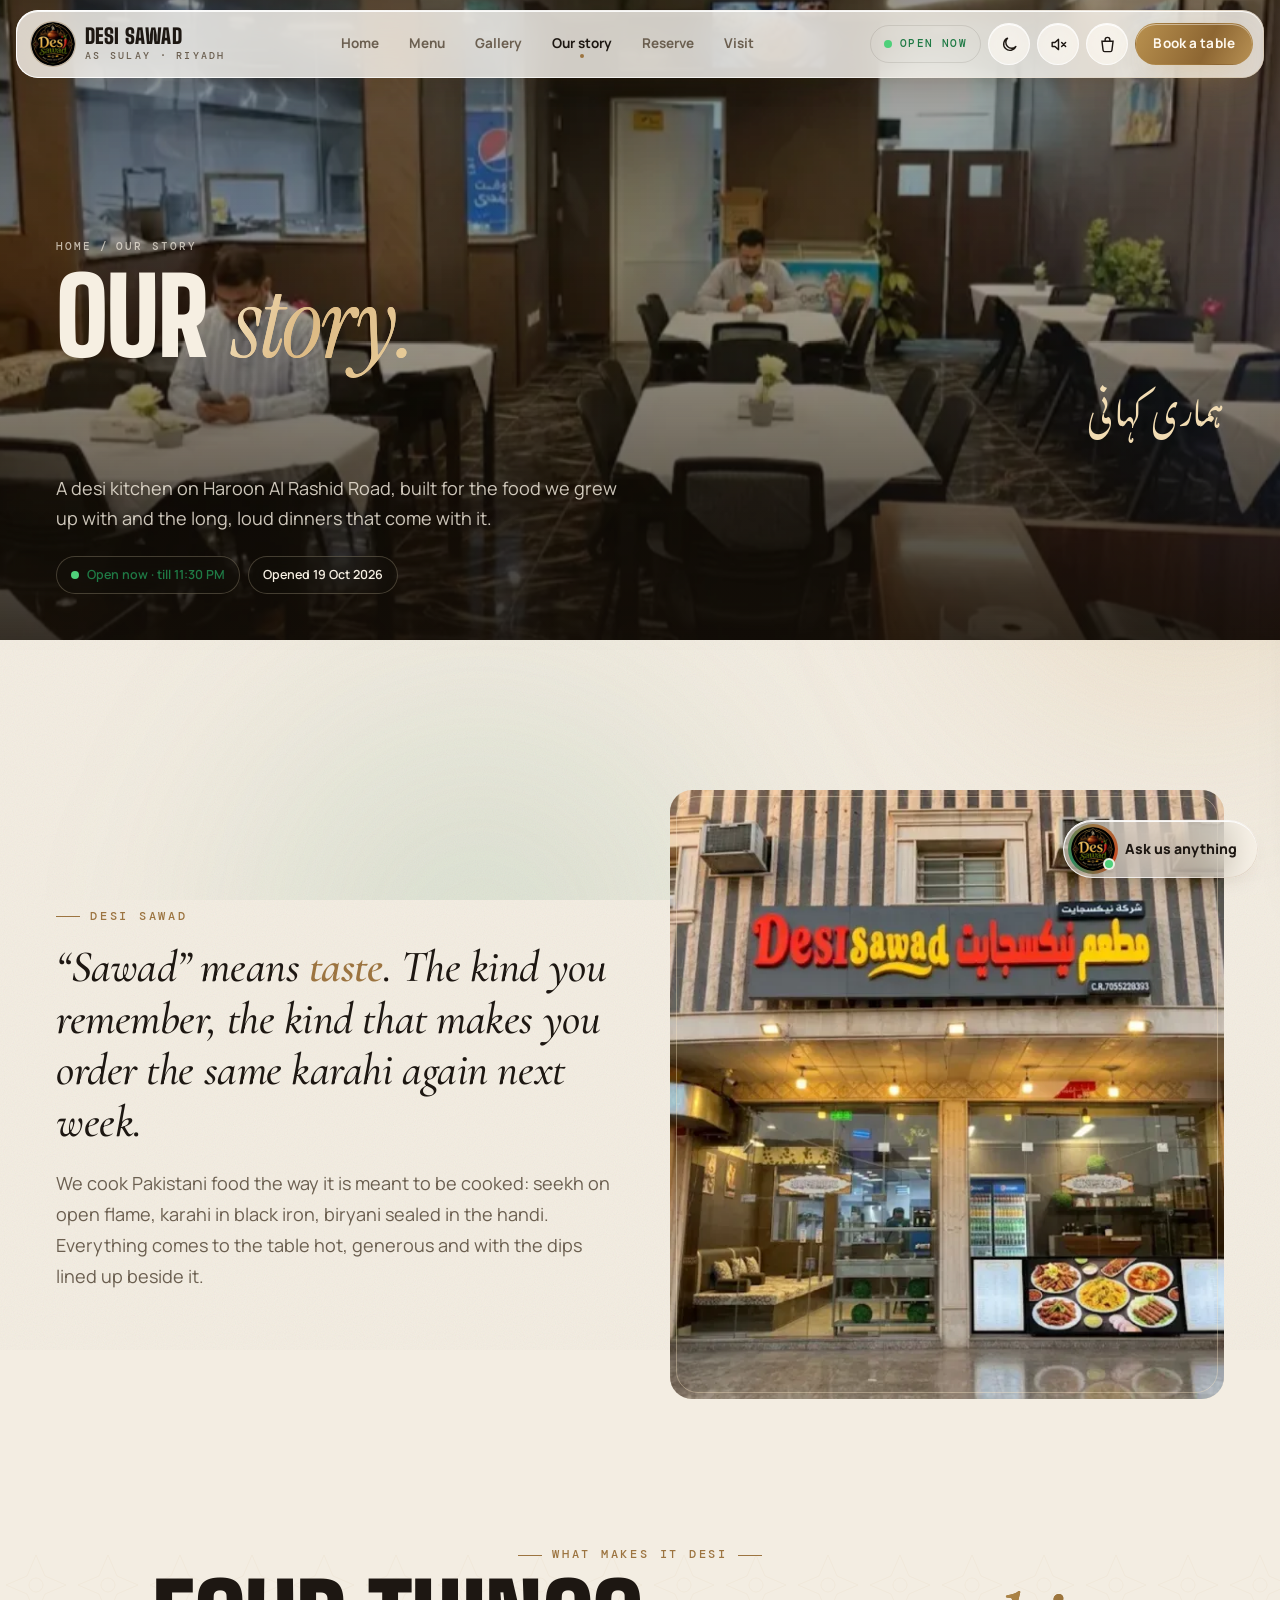
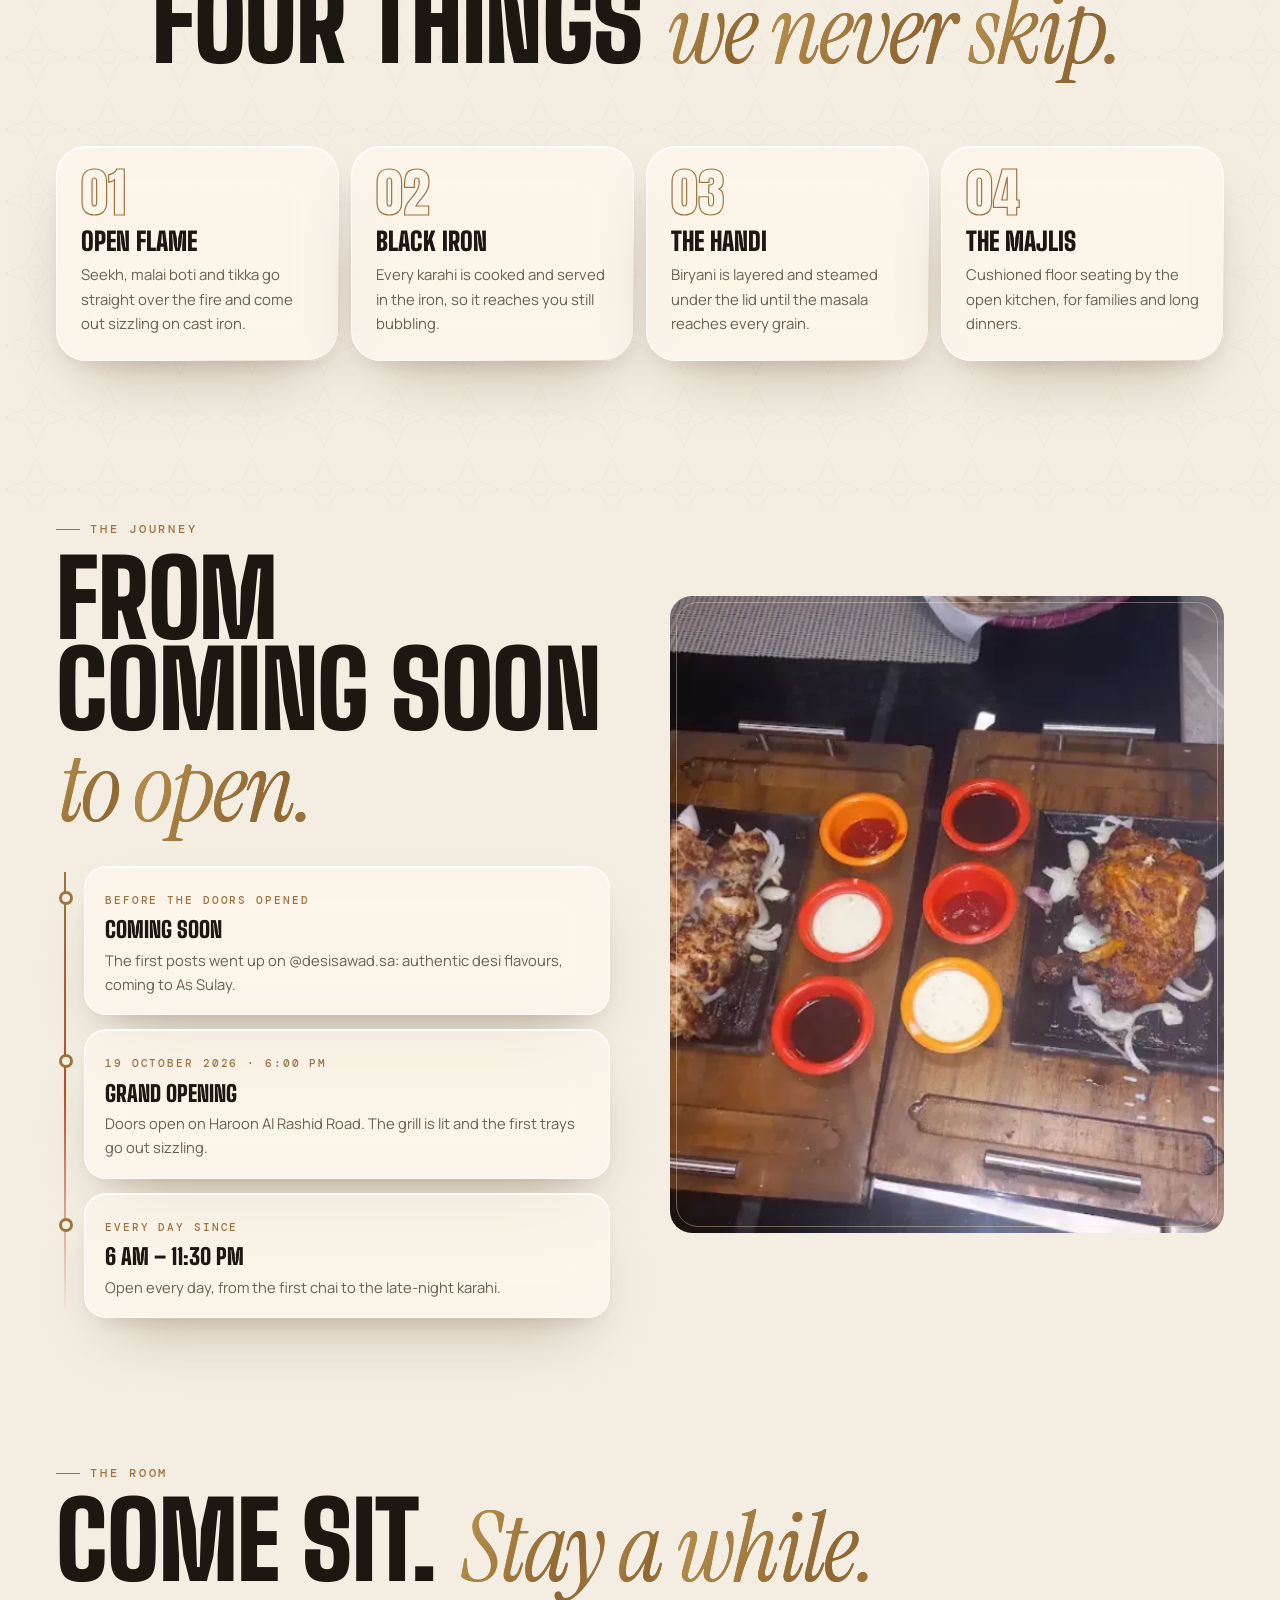
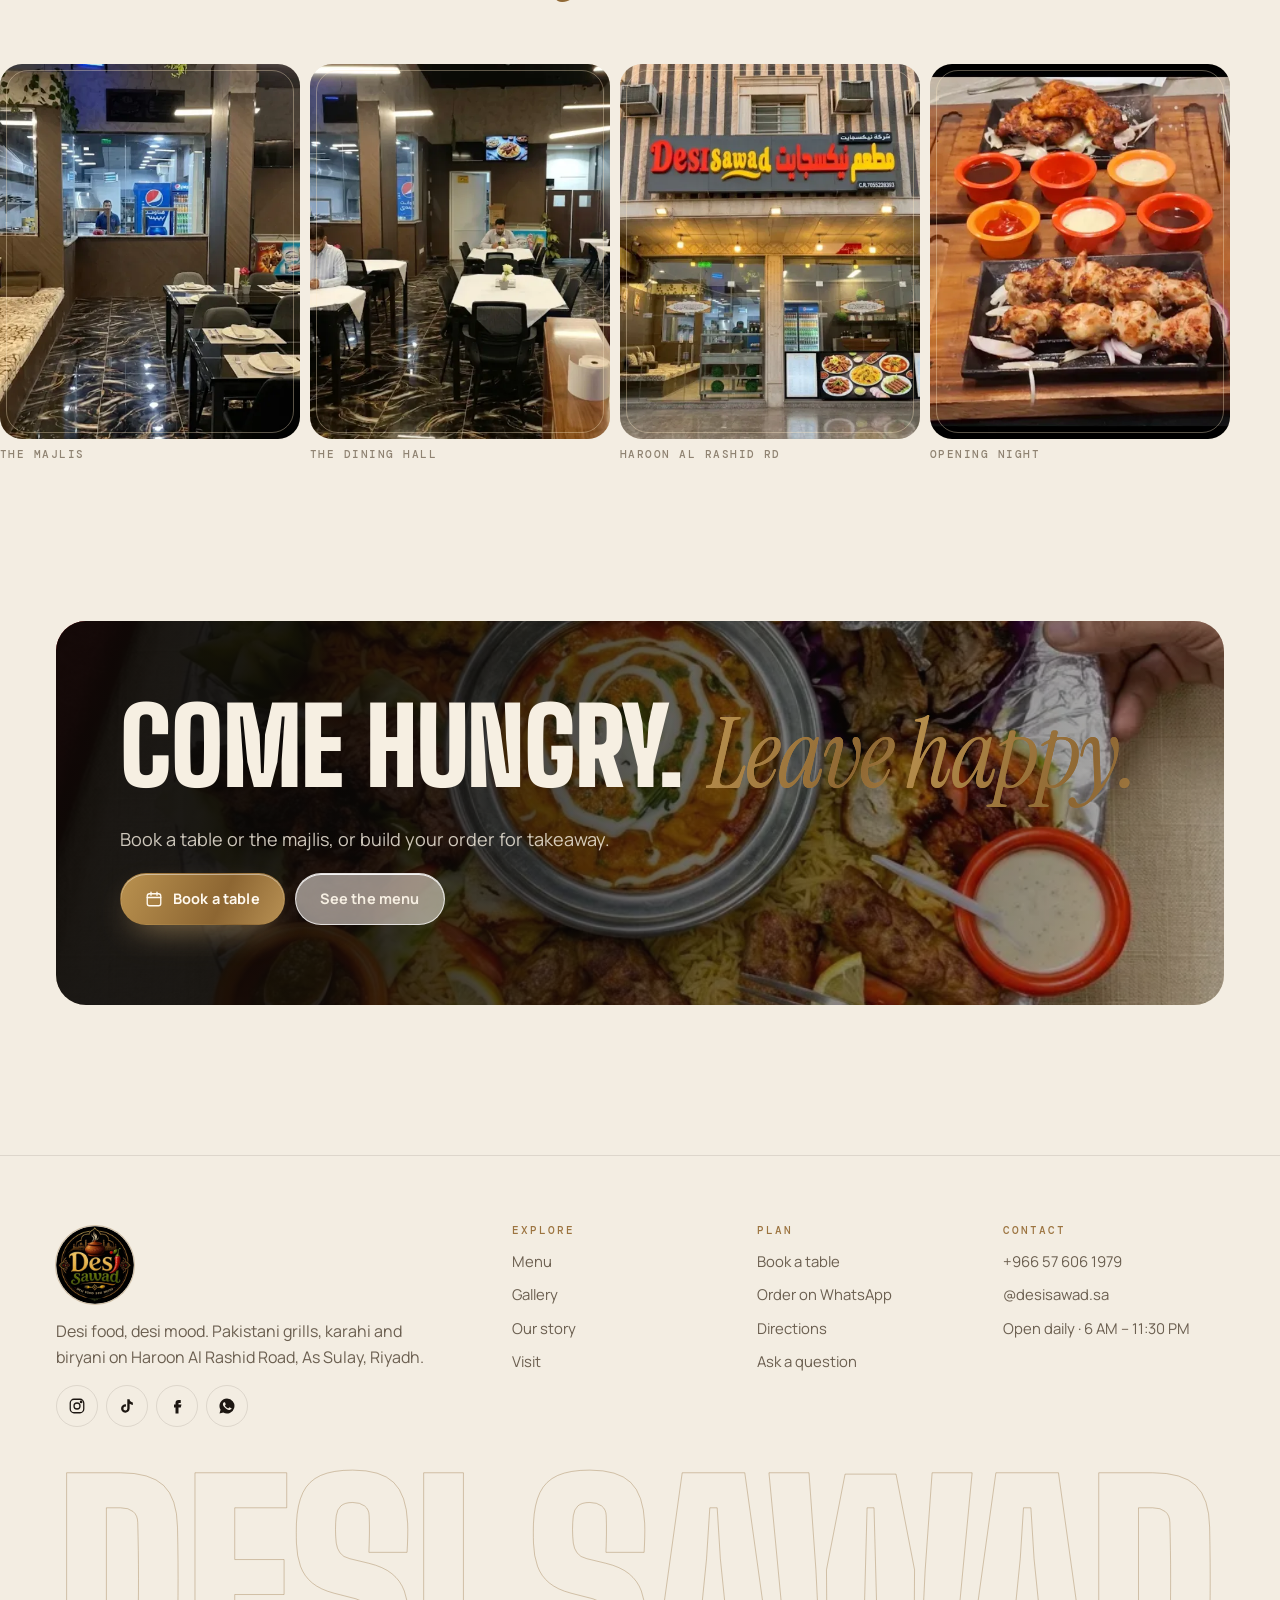
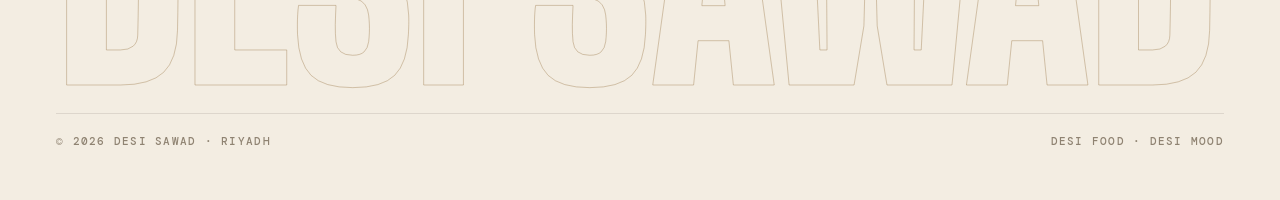
==== about.html @ 98d56522 "Add files via upload" ====
<!doctype html>
<html lang="en" data-theme="dark">
<head>
<meta charset="utf-8">
<meta name="viewport" content="width=device-width,initial-scale=1,viewport-fit=cover">
<title>Our Story — Desi Sawad | Pakistani Restaurant in Riyadh</title>
<meta name="description" content="Desi Sawad opened on 19 October 2026 in As Sulay, Riyadh. Open flame grills, iron karahi, handi biryani and majlis seating.">
<meta name="theme-color" content="#0b0a08">
<meta property="og:type" content="restaurant"><meta property="og:site_name" content="Desi Sawad">
<meta property="og:title" content="Our Story — Desi Sawad | Pakistani Restaurant in Riyadh"><meta property="og:description" content="Desi Sawad opened on 19 October 2026 in As Sulay, Riyadh. Open flame grills, iron karahi, handi biryani and majlis seating."><meta property="og:image" content="og-image.jpg">
<meta name="twitter:card" content="summary_large_image">
<link rel="icon" type="image/png" href="favicon.png"><link rel="apple-touch-icon" href="apple-touch-icon.png"><link rel="manifest" href="manifest.json">
<link rel="preload" href="display-900-normal.woff2" as="font" type="font/woff2" crossorigin>
<link rel="preload" href="sans-500-normal.woff2" as="font" type="font/woff2" crossorigin>
<link rel="stylesheet" href="styles.css">
<script>(function(){var d=document.documentElement;d.classList.add('js');var t;try{t=localStorage.getItem('ds-theme')}catch(e){}if(!t)t=matchMedia('(prefers-color-scheme: light)').matches?'light':'dark';d.setAttribute('data-theme',t);document.querySelector('meta[name=theme-color]').content=t==='light'?'#f3ede2':'#0b0a08';try{if(sessionStorage.getItem('ds-pt'))d.classList.add('pt-on')}catch(e){}if(matchMedia('(prefers-reduced-motion: reduce)').matches)d.classList.remove('ld-on','pt-on')})();</script>
<script type="application/ld+json">{"@context":"https://schema.org","@type":"Restaurant","name":"Desi Sawad","slogan":"Desi Food, Desi Mood","servesCuisine":["Pakistani","Desi","BBQ"],"telephone":"+966576061979","image":"og-image.jpg","address":{"@type":"PostalAddress","streetAddress":"Sharah e Sahafa, Haroon Al Rashid Rd","addressLocality":"As Sulay, Riyadh","postalCode":"14263","addressCountry":"SA"},"openingHours":"Mo-Su 06:00-23:30","sameAs":["https://www.instagram.com/desisawad.sa/","https://www.tiktok.com/@desisawad.sa","https://www.facebook.com/desisawad.sa"]}</script>
</head>
<body data-page="about">
<a class="skip" href="#main">Skip to content</a>
<div class="amb" aria-hidden="true"><i></i><i></i><i></i></div><div class="grain" aria-hidden="true"></div>
<i class="sprog" aria-hidden="true"></i>
<div class="pt" aria-hidden="true"><div class="pt-bg"></div><div class="pt-in"><span class="pt-f"></span><div class="pt-w"></div></div><i class="pt-line"></i></div>
<header class="nav glass glass-edge">
  <a class="brand" href="index.html" aria-label="Desi Sawad home"><img src="logo.webp" alt="" width="44" height="44"><span class="brand-t"><b>Desi Sawad</b><small>As Sulay · Riyadh</small></span></a>
  <nav class="nav-links" aria-label="Main"><a href="index.html">Home</a><a href="menu.html">Menu</a><a href="gallery.html">Gallery</a><a href="about.html" aria-current="page">Our story</a><a href="reserve.html">Reserve</a><a href="contact.html">Visit</a></nav>
  <div class="nav-r">
    <span class="open-pill" data-open data-short><i class="dot"></i><span data-open-txt>Hours</span></span>
    <button class="icon-btn" type="button" data-theme-toggle aria-label="Switch theme"><span class="t-ico"><svg class="sun" viewBox="0 0 24 24" fill="none" stroke="currentColor" stroke-width="1.8" stroke-linecap="round"><circle cx="12" cy="12" r="4.2"/><path d="M12 2.5v2M12 19.5v2M4.6 4.6l1.4 1.4M18 18l1.4 1.4M2.5 12h2M19.5 12h2M4.6 19.4 6 18M18 6l1.4-1.4"/></svg><svg class="moon" viewBox="0 0 24 24" fill="none" stroke="currentColor" stroke-width="1.8" stroke-linejoin="round"><path d="M20 14.5A8 8 0 1 1 9.5 4a6.5 6.5 0 0 0 10.5 10.5Z"/></svg></span></button>
    <button class="icon-btn snd" type="button" data-sound-toggle aria-pressed="false" aria-label="Sound effects"><svg viewBox="0 0 24 24" fill="none" stroke="currentColor" stroke-width="1.8" stroke-linecap="round" stroke-linejoin="round"><path d="M4 9.5h3.5L12 5.5v13l-4.5-4H4z"/><path class="wave" d="M15.5 9a4 4 0 0 1 0 6"/><path class="wave" d="M18 6.5a7.5 7.5 0 0 1 0 11"/><path class="x" d="m16 9.5 5 5M21 9.5l-5 5"/></svg></button>
    <button class="icon-btn" type="button" data-cart aria-label="Your order"><svg viewBox="0 0 24 24" fill="none" stroke="currentColor" stroke-width="1.8" stroke-linecap="round"><path d="M5 8h14l-1.4 11.2a2 2 0 0 1-2 1.8H8.4a2 2 0 0 1-2-1.8L5 8Z"/><path d="M9 8V6a3 3 0 0 1 6 0v2"/></svg><span class="cart-count" data-count>0</span></button>
    <a class="btn btn-gold btn-sm" href="reserve.html">Book a table</a>
    <button class="icon-btn burger" type="button" aria-label="Open menu" aria-expanded="false" aria-controls="msheet"><span></span><span></span></button>
  </div>
</header>
<div class="msheet" id="msheet" aria-hidden="true">
  <nav aria-label="Mobile"><a href="index.html"><small>01</small>Home<span class="u">گھر</span></a><a href="menu.html"><small>02</small>Menu<span class="u">مینو</span></a><a href="gallery.html"><small>03</small>Gallery<span class="u">تصاویر</span></a><a href="about.html" aria-current="page"><small>04</small>Our story<span class="u">کہانی</span></a><a href="reserve.html"><small>05</small>Reserve<span class="u">بکنگ</span></a><a href="contact.html"><small>06</small>Visit<span class="u">پتہ</span></a></nav>
  <div class="ms-foot">
    <div class="ms-row"><a class="btn btn-gold" href="menu.html"><svg viewBox="0 0 24 24" fill="none" stroke="currentColor" stroke-width="1.8" stroke-linecap="round"><path d="M5 8h14l-1.4 11.2a2 2 0 0 1-2 1.8H8.4a2 2 0 0 1-2-1.8L5 8Z"/><path d="M9 8V6a3 3 0 0 1 6 0v2"/></svg>Order now</a><a class="btn" href="tel:+966576061979"><svg viewBox="0 0 24 24" fill="none" stroke="currentColor" stroke-width="1.8"><path d="M5 4h4l2 5-2.5 1.5a11 11 0 0 0 5 5L15 13l5 2v4a2 2 0 0 1-2 2A16 16 0 0 1 3 6a2 2 0 0 1 2-2"/></svg>Call</a></div>
    <div class="ms-meta"><span class="live glass" data-open><i class="dot"></i><span data-open-txt>Hours</span></span><div class="socials"><a href="https://www.instagram.com/desisawad.sa/" target="_blank" rel="noopener" aria-label="Instagram"><svg viewBox="0 0 24 24" fill="none" stroke="currentColor" stroke-width="1.7"><rect x="3" y="3" width="18" height="18" rx="5"/><circle cx="12" cy="12" r="4"/><circle cx="17.5" cy="6.5" r="1" fill="currentColor"/></svg></a><a href="https://www.tiktok.com/@desisawad.sa" target="_blank" rel="noopener" aria-label="TikTok"><svg viewBox="0 0 24 24" fill="currentColor"><path d="M16.6 5.8A4.3 4.3 0 0 1 15.5 3h-3.1v12.4a2.6 2.6 0 1 1-1.8-2.5V9.7a5.7 5.7 0 1 0 4.9 5.7V9.1a7.3 7.3 0 0 0 4.3 1.4V7.4a4.3 4.3 0 0 1-3.2-1.6Z"/></svg></a><a href="https://www.facebook.com/desisawad.sa" target="_blank" rel="noopener" aria-label="Facebook"><svg viewBox="0 0 24 24" fill="currentColor"><path d="M14 8h3V4h-3a4 4 0 0 0-4 4v2H8v4h2v8h4v-8h3l1-4h-4V8.5c0-.3.2-.5.5-.5Z"/></svg></a><a href="https://wa.me/966576061979" target="_blank" rel="noopener" aria-label="WhatsApp"><svg viewBox="0 0 24 24" fill="currentColor"><path d="M12 2a10 10 0 0 0-8.6 15.1L2 22l5-1.3A10 10 0 1 0 12 2Zm5.5 14.1c-.2.6-1.3 1.2-1.8 1.2-.5.1-1 .1-3.3-.8-2.8-1.1-4.5-3.9-4.7-4.1-.1-.2-1.1-1.5-1.1-2.9s.7-2 1-2.3c.2-.3.5-.3.7-.3h.5c.2 0 .4 0 .6.5l.8 2c.1.2.1.4 0 .5l-.4.6-.4.4c-.1.2-.3.3-.1.6.2.3.8 1.3 1.7 2.1 1.2 1 2.1 1.3 2.4 1.5.3.1.5.1.6-.1l.9-1c.2-.3.4-.2.6-.1l1.9.9c.3.1.5.2.5.3.1.2.1.8-.2 1.4Z"/></svg></a></div></div>
  </div>
</div>
<nav class="dock glass glass-edge" aria-label="Quick actions">
  <a href="index.html"><svg viewBox="0 0 24 24" fill="none" stroke="currentColor" stroke-width="1.8" stroke-linejoin="round"><path d="M4 10.5 12 4l8 6.5V20a1 1 0 0 1-1 1h-4.5v-6h-5v6H5a1 1 0 0 1-1-1z"/></svg>Home</a><a href="menu.html"><svg viewBox="0 0 24 24" fill="none" stroke="currentColor" stroke-width="1.8" stroke-linecap="round"><path d="M7 3v8a2 2 0 0 0 4 0V3M9 11v10M17 21V3c-2 1.5-3 4-3 7v4h3"/></svg>Menu</a>
  <button type="button" class="pri" data-cart aria-label="Your order"><svg viewBox="0 0 24 24" fill="none" stroke="currentColor" stroke-width="1.8" stroke-linecap="round"><path d="M5 8h14l-1.4 11.2a2 2 0 0 1-2 1.8H8.4a2 2 0 0 1-2-1.8L5 8Z"/><path d="M9 8V6a3 3 0 0 1 6 0v2"/></svg><span class="cart-count" data-count>0</span></button>
  <a href="reserve.html"><svg viewBox="0 0 24 24" fill="none" stroke="currentColor" stroke-width="1.8" stroke-linecap="round"><rect x="3" y="5" width="18" height="16" rx="3"/><path d="M3 10h18M8 3v4M16 3v4"/></svg>Book</a><button type="button" data-chat><svg viewBox="0 0 24 24" fill="none" stroke="currentColor" stroke-width="1.8" stroke-linejoin="round"><path d="M21 12a8 8 0 0 1-11.8 7L4 20l1.1-4.5A8 8 0 1 1 21 12Z"/><path d="M8.5 12h.01M12 12h.01M15.5 12h.01" stroke-linecap="round" stroke-width="2.6"/></svg>Chat</button>
</nav>
<main id="main">
<section class="phero">
  <div class="bgimg"><img src="interior-hall.webp" alt="" style="object-position:50% 50%"></div>
  <div class="wrap">
    <div class="crumbs" data-rv data-hero><a href="index.html">Home</a><span>/</span><span>Our story</span></div>
    <h1 class="h-lg" data-split data-hero>Our <em>story.</em></h1>
    <p class="urdu" data-rv data-hero style="--d:.25s">ہماری کہانی</p>
    <p class="lede" data-rv data-hero style="--d:.35s">A desi kitchen on Haroon Al Rashid Road, built for the food we grew up with and the long, loud dinners that come with it.</p>
    <div class="phero-chips" data-rv data-hero style="--d:.45s"><span class="chip" data-open><i class="dot"></i><span data-open-txt>Hours</span></span><span class="chip">Opened 19 Oct 2026</span></div>
  </div>
</section>
<section class="sec">
  <div class="wrap split">
    <div>
      <span class="eyebrow" data-rv>Desi Sawad</span>
      <p class="quote" data-rv style="margin-top:18px">“Sawad” means <b>taste</b>. The kind you remember, the kind that makes you order the same karahi again next week.</p>
      <p class="lede" data-rv style="margin-top:20px">We cook Pakistani food the way it is meant to be cooked: seekh on open flame, karahi in black iron, biryani sealed in the handi. Everything comes to the table hot, generous and with the dips lined up beside it.</p>
    </div>
    <div class="ph" data-rv="scale" style="aspect-ratio:4/4.4"><img src="storefront.webp" alt="Desi Sawad storefront" loading="lazy"></div>
  </div>
</section>
<section class="sec jali" style="padding-top:0">
  <div class="wrap">
    <div class="sec-head center"><span class="eyebrow center" data-rv>What makes it desi</span><h2 class="h-lg" data-split>Four things <em>we never skip.</em></h2></div>
    <div class="values">
      <div class="val glass glass-edge" data-rv><div class="n">01</div><h3>Open flame</h3><p>Seekh, malai boti and tikka go straight over the fire and come out sizzling on cast iron.</p></div>
      <div class="val glass glass-edge" data-rv style="--d:.06s"><div class="n">02</div><h3>Black iron</h3><p>Every karahi is cooked and served in the iron, so it reaches you still bubbling.</p></div>
      <div class="val glass glass-edge" data-rv style="--d:.12s"><div class="n">03</div><h3>The handi</h3><p>Biryani is layered and steamed under the lid until the masala reaches every grain.</p></div>
      <div class="val glass glass-edge" data-rv style="--d:.18s"><div class="n">04</div><h3>The majlis</h3><p>Cushioned floor seating by the open kitchen, for families and long dinners.</p></div>
    </div>
  </div>
</section>
<section class="sec" style="padding-top:0">
  <div class="wrap split">
    <div>
      <span class="eyebrow" data-rv>The journey</span>
      <h2 class="h-lg" data-split style="margin:16px 0 26px">From coming soon <em>to open.</em></h2>
      <div class="timeline">
        <div class="tl glass" data-rv><small>Before the doors opened</small><h3>Coming soon</h3><p>The first posts went up on @desisawad.sa: authentic desi flavours, coming to As Sulay.</p></div>
        <div class="tl glass" data-rv><small>19 October 2026 · 6:00 PM</small><h3>Grand opening</h3><p>Doors open on Haroon Al Rashid Road. The grill is lit and the first trays go out sizzling.</p></div>
        <div class="tl glass" data-rv><small>Every day since</small><h3>6 AM – 11:30 PM</h3><p>Open every day, from the first chai to the late-night karahi.</p></div>
      </div>
    </div>
    <div class="ph" data-rv="scale" style="aspect-ratio:4/4.6"><img src="sizzler-pair.webp" alt="Opening night trays" loading="lazy"></div>
  </div>
</section>
<section class="sec" style="padding-top:0">
  <div class="wrap">
    <div class="sec-head"><span class="eyebrow" data-rv>The room</span><h2 class="h-lg" data-split>Come sit. <em>Stay a while.</em></h2></div>
    <div class="rail" data-rv>
      <figure><div class="ph"><img src="interior-majlis.webp" alt="Majlis seating" loading="lazy"></div><span class="cap">The majlis</span></figure>
      <figure><div class="ph"><img src="interior-hall.webp" alt="Dining hall" loading="lazy"></div><span class="cap">The dining hall</span></figure>
      <figure><div class="ph"><img src="storefront.webp" alt="Storefront" loading="lazy"></div><span class="cap">Haroon Al Rashid Rd</span></figure>
      <figure><div class="ph"><img src="sizzler-table.webp" alt="Sizzler trays" loading="lazy"></div><span class="cap">Opening night</span></figure>
    </div>
  </div>
</section>
<section class="sec" style="padding-top:0"><div class="wrap"><div class="cta" data-rv="scale">
  <div class="bgimg"><img src="platter.webp" alt="" loading="lazy"></div>
  <h2 class="h-lg" data-split>Come hungry. <em>Leave happy.</em></h2><p class="lede">Book a table or the majlis, or build your order for takeaway.</p><div class="cta-row"><a class="btn btn-gold" href="reserve.html"><svg viewBox="0 0 24 24" fill="none" stroke="currentColor" stroke-width="1.8" stroke-linecap="round"><rect x="3" y="5" width="18" height="16" rx="3"/><path d="M3 10h18M8 3v4M16 3v4"/></svg>Book a table</a><a class="btn" href="menu.html">See the menu</a></div>
</div></div></section>
</main>
<footer class="foot">
  <div class="wrap">
    <div class="foot-g">
      <div class="foot-brand"><img src="logo.webp" alt="Desi Sawad" loading="lazy" width="78" height="78"><p>Desi food, desi mood. Pakistani grills, karahi and biryani on Haroon Al Rashid Road, As Sulay, Riyadh.</p><div class="socials"><a href="https://www.instagram.com/desisawad.sa/" target="_blank" rel="noopener" aria-label="Instagram"><svg viewBox="0 0 24 24" fill="none" stroke="currentColor" stroke-width="1.7"><rect x="3" y="3" width="18" height="18" rx="5"/><circle cx="12" cy="12" r="4"/><circle cx="17.5" cy="6.5" r="1" fill="currentColor"/></svg></a><a href="https://www.tiktok.com/@desisawad.sa" target="_blank" rel="noopener" aria-label="TikTok"><svg viewBox="0 0 24 24" fill="currentColor"><path d="M16.6 5.8A4.3 4.3 0 0 1 15.5 3h-3.1v12.4a2.6 2.6 0 1 1-1.8-2.5V9.7a5.7 5.7 0 1 0 4.9 5.7V9.1a7.3 7.3 0 0 0 4.3 1.4V7.4a4.3 4.3 0 0 1-3.2-1.6Z"/></svg></a><a href="https://www.facebook.com/desisawad.sa" target="_blank" rel="noopener" aria-label="Facebook"><svg viewBox="0 0 24 24" fill="currentColor"><path d="M14 8h3V4h-3a4 4 0 0 0-4 4v2H8v4h2v8h4v-8h3l1-4h-4V8.5c0-.3.2-.5.5-.5Z"/></svg></a><a href="https://wa.me/966576061979" target="_blank" rel="noopener" aria-label="WhatsApp"><svg viewBox="0 0 24 24" fill="currentColor"><path d="M12 2a10 10 0 0 0-8.6 15.1L2 22l5-1.3A10 10 0 1 0 12 2Zm5.5 14.1c-.2.6-1.3 1.2-1.8 1.2-.5.1-1 .1-3.3-.8-2.8-1.1-4.5-3.9-4.7-4.1-.1-.2-1.1-1.5-1.1-2.9s.7-2 1-2.3c.2-.3.5-.3.7-.3h.5c.2 0 .4 0 .6.5l.8 2c.1.2.1.4 0 .5l-.4.6-.4.4c-.1.2-.3.3-.1.6.2.3.8 1.3 1.7 2.1 1.2 1 2.1 1.3 2.4 1.5.3.1.5.1.6-.1l.9-1c.2-.3.4-.2.6-.1l1.9.9c.3.1.5.2.5.3.1.2.1.8-.2 1.4Z"/></svg></a></div></div>
      <div class="foot-cols">
        <div><h4>Explore</h4><ul><li><a href="menu.html">Menu</a></li><li><a href="gallery.html">Gallery</a></li><li><a href="about.html">Our story</a></li><li><a href="contact.html">Visit</a></li></ul></div>
        <div><h4>Plan</h4><ul><li><a href="reserve.html">Book a table</a></li><li><a href="menu.html">Order on WhatsApp</a></li><li><a href="https://www.google.com/maps/search/?api=1&query=Desi+Sawad+Restaurant+Haroon+Al+Rashid+Rd+As+Sulay+Riyadh" target="_blank" rel="noopener">Directions</a></li><li><button type="button" data-chat>Ask a question</button></li></ul></div>
        <div><h4>Contact</h4><ul><li><a href="tel:+966576061979">+966 57 606 1979</a></li><li><a href="https://www.instagram.com/desisawad.sa/" target="_blank" rel="noopener">@desisawad.sa</a></li><li>Open daily · 6 AM – 11:30 PM</li></ul></div>
      </div>
    </div>
    <div class="foot-mark" aria-hidden="true"><span class="fm-o">Desi Sawad</span><span class="fm-f">Desi Sawad</span></div>
    <div class="foot-meta"><span>© <span data-year>2026</span> Desi Sawad · Riyadh</span><span>Desi food · Desi mood</span></div>
  </div>
</footer>
<div class="scrim"></div>
<aside class="drawer" id="cart" aria-label="Your order" aria-hidden="true">
  <i class="grab"></i>
  <div class="dr-h"><div><b>Your order</b><small id="cartSub">Nothing yet</small></div><button class="icon-btn" type="button" data-close-cart aria-label="Close"><svg viewBox="0 0 24 24" fill="none" stroke="currentColor" stroke-width="2" stroke-linecap="round"><path d="M6 6l12 12M18 6 6 18"/></svg></button></div>
  <div class="dr-b"><div id="cartItems"></div>
    <form class="order-form" id="orderForm" novalidate hidden>
      <div class="field"><span class="flabel">How do you want it?</span><div class="seg"><label><input type="radio" name="otype" value="Takeaway" checked><span>Takeaway</span></label><label><input type="radio" name="otype" value="Delivery"><span>Delivery</span></label><label><input type="radio" name="otype" value="Dine-in"><span>Dine-in</span></label></div></div>
      <div class="f2"><div class="field"><label for="oName">Name</label><input class="inp" id="oName" name="name" autocomplete="name" placeholder="Your name"></div>
      <div class="field"><label for="oPhone">Phone</label><input class="inp" id="oPhone" name="phone" type="tel" autocomplete="tel" placeholder="05X XXX XXXX"></div></div>
      <div class="field" id="addrF" hidden><label for="oAddr">Delivery address</label><input class="inp" id="oAddr" name="addr" autocomplete="street-address" placeholder="District, street, building"></div>
      <div class="field"><label for="oNote">Notes</label><input class="inp" id="oNote" name="note" placeholder="Spice level, extra dips…"></div>
    </form>
  </div>
  <div class="dr-f" id="cartFoot" hidden>
    <button class="btn btn-wa btn-block" type="submit" form="orderForm"><svg viewBox="0 0 24 24" fill="currentColor"><path d="M12 2a10 10 0 0 0-8.6 15.1L2 22l5-1.3A10 10 0 1 0 12 2Zm5.5 14.1c-.2.6-1.3 1.2-1.8 1.2-.5.1-1 .1-3.3-.8-2.8-1.1-4.5-3.9-4.7-4.1-.1-.2-1.1-1.5-1.1-2.9s.7-2 1-2.3c.2-.3.5-.3.7-.3h.5c.2 0 .4 0 .6.5l.8 2c.1.2.1.4 0 .5l-.4.6-.4.4c-.1.2-.3.3-.1.6.2.3.8 1.3 1.7 2.1 1.2 1 2.1 1.3 2.4 1.5.3.1.5.1.6-.1l.9-1c.2-.3.4-.2.6-.1l1.9.9c.3.1.5.2.5.3.1.2.1.8-.2 1.4Z"/></svg>Send order on WhatsApp</button>
    <p class="fine">We reply with today’s prices and your total before we cook.</p>
  </div>
</aside>
<button class="chat-fab glass glass-edge" type="button" data-chat aria-label="Chat with Desi Sawad"><span class="av"><img src="logo.webp" alt=""></span>Ask us anything</button>
<section class="chat" id="chat" aria-label="Desi Sawad concierge" aria-hidden="true">
  <div class="chat-h"><span class="av"><img src="logo.webp" alt=""></span><div class="who"><b>Desi Sawad</b><small>Concierge · replies instantly</small></div>
    <div class="acts"><button class="icon-btn" type="button" data-reset-chat aria-label="Start over"><svg viewBox="0 0 24 24" fill="none" stroke="currentColor" stroke-width="1.8" stroke-linecap="round" stroke-linejoin="round"><path d="M3 12a9 9 0 1 0 3-6.7L3 8"/><path d="M3 3v5h5"/></svg></button><button class="icon-btn" type="button" data-close-chat aria-label="Close chat"><svg viewBox="0 0 24 24" fill="none" stroke="currentColor" stroke-width="2" stroke-linecap="round"><path d="M6 6l12 12M18 6 6 18"/></svg></button></div></div>
  <div class="chat-b" id="chatB" aria-live="polite"></div>
  <div class="chips" id="chips"><button type="button">Timings</button><button type="button">Menu</button><button type="button">Book a table</button><button type="button">Delivery</button><button type="button">Location</button><button type="button">Majlis seating</button><button type="button">Prices</button></div>
  <form class="chat-f" id="chatF"><div class="in"><input id="chatI" placeholder="Ask in English or Roman Urdu…" autocomplete="off" aria-label="Your message"><button type="submit" aria-label="Send"><svg viewBox="0 0 24 24" fill="none" stroke="currentColor" stroke-width="2.2" stroke-linecap="round" stroke-linejoin="round"><path d="M5 12h14M13 6l6 6-6 6"/></svg></button></div></form>
</section>
<div class="lb" id="lb" aria-hidden="true" role="dialog" aria-label="Photo viewer">
  <div class="lb-top"><span class="mono" id="lbN">01 / 16</span><button class="icon-btn" type="button" data-close-lb aria-label="Close"><svg viewBox="0 0 24 24" fill="none" stroke="currentColor" stroke-width="2" stroke-linecap="round"><path d="M6 6l12 12M18 6 6 18"/></svg></button></div>
  <div class="lb-stage"><button class="icon-btn lb-nav lb-prev" type="button" aria-label="Previous"><svg viewBox="0 0 24 24" fill="none" stroke="currentColor" stroke-width="2" stroke-linecap="round" stroke-linejoin="round"><path d="M19 12H5M11 6l-6 6 6 6"/></svg></button><img src="logo.webp" alt=""><button class="icon-btn lb-nav lb-next" type="button" aria-label="Next"><svg viewBox="0 0 24 24" fill="none" stroke="currentColor" stroke-width="2" stroke-linecap="round" stroke-linejoin="round"><path d="M5 12h14M13 6l6 6-6 6"/></svg></button></div>
  <div><div class="lb-thumbs"></div><div class="lb-cap"><b></b><span></span></div></div>
</div>
<div class="toast glass" id="toast" role="status"></div>
<script src="lenis.min.js"></script>
<script src="data.js"></script>
<script src="app.js"></script>
</body>
</html>
---- styles.css ----
/* ==========================================================================
   DESI SAWAD — shared styles
   Mobile first · dark + light themes · champagne gold · glass
   ========================================================================== */

/* ---------- fonts (local files) ---------- */
@font-face{font-family:"Display";src:url(display-700-normal.woff2) format("woff2");font-weight:700;font-display:swap}
@font-face{font-family:"Display";src:url(display-800-normal.woff2) format("woff2");font-weight:800;font-display:swap}
@font-face{font-family:"Display";src:url(display-900-normal.woff2) format("woff2");font-weight:900;font-display:swap}
@font-face{font-family:"Serif";src:url(serif.woff2) format("woff2");font-weight:400;font-style:normal;font-display:swap}
@font-face{font-family:"Serif";src:url(serif-italic.woff2) format("woff2");font-weight:400;font-style:italic;font-display:swap}
@font-face{font-family:"Sans";src:url(sans-400-normal.woff2) format("woff2");font-weight:400;font-display:swap}
@font-face{font-family:"Sans";src:url(sans-500-normal.woff2) format("woff2");font-weight:500;font-display:swap}
@font-face{font-family:"Sans";src:url(sans-600-normal.woff2) format("woff2");font-weight:600;font-display:swap}
@font-face{font-family:"Sans";src:url(sans-700-normal.woff2) format("woff2");font-weight:700;font-display:swap}
@font-face{font-family:"Sans";src:url(sans-800-normal.woff2) format("woff2");font-weight:800;font-display:swap}
@font-face{font-family:"Mono";src:url(mono-400-normal.woff2) format("woff2");font-weight:400;font-display:swap}
@font-face{font-family:"Mono";src:url(mono-500-normal.woff2) format("woff2");font-weight:500;font-display:swap}
@font-face{font-family:"Urdu";src:url(urdu-500-normal.woff2) format("woff2");font-weight:500;font-display:swap}
@font-face{font-family:"Urdu";src:url(urdu-700-normal.woff2) format("woff2");font-weight:700;font-display:swap}

@font-face{font-family:"UrduDisplay";src:url(urdu-display.woff2) format("woff2");font-weight:400;font-display:swap}
@font-face{font-family:"Garamond";src:url(garamond-500-italic.woff2) format("woff2");font-weight:500;font-style:italic;font-display:swap}
@font-face{font-family:"Garamond";src:url(garamond-600-italic.woff2) format("woff2");font-weight:600;font-style:italic;font-display:swap}
@font-face{font-family:"Garamond";src:url(garamond-600-normal.woff2) format("woff2");font-weight:600;font-style:normal;font-display:swap}
@font-face{font-family:"Stat";src:url(stat.woff2) format("woff2");font-weight:400;font-display:swap}
@font-face{font-family:"Impact2";src:url(impact.woff2) format("woff2");font-weight:400;font-display:swap}

/* ---------- tokens ---------- */
:root{
  --f-d:"Display",Impact,"Arial Narrow",sans-serif;
  --f-s:"Serif",Georgia,serif;
  --f-b:"Sans",system-ui,-apple-system,"Segoe UI",sans-serif;
  --f-m:"Mono",ui-monospace,monospace;
  --f-u:"Urdu","Noto Nastaliq Urdu",serif;
  --f-ud:"UrduDisplay","Urdu",serif;
  --f-g:"Garamond","Serif",Georgia,serif;
  --f-n:"Stat","Display",Impact,sans-serif;
  --f-x:"Impact2","Display",Impact,sans-serif;
  --gut:clamp(16px,4.4vw,56px);
  --max:1260px;
  --r-sm:14px;--r:22px;--r-lg:30px;
  --e-out:cubic-bezier(.16,1,.3,1);--e-io:cubic-bezier(.76,0,.24,1);--e-back:cubic-bezier(.34,1.56,.64,1);
  --nav-h:64px;
  --safe-b:env(safe-area-inset-bottom,0px);--safe-t:env(safe-area-inset-top,0px);
  color-scheme:dark;
  /* dark (default) */
  --bg:#0b0a08;--bg-2:#110f0c;--bg-3:#191510;--bg-4:#221c15;
  --text:#f3ecdf;--mute:#a99d8a;--mute-2:#776d5d;
  --line:rgba(243,236,223,.08);--line-2:rgba(214,177,120,.3);
  --gold:#d6b178;--gold-hi:#f1dcb3;--gold-lo:#9d7746;
  --gold-grad:linear-gradient(115deg,#f4e3c0 0%,#dcb983 28%,#b48b53 56%,#e9cf9d 80%,#c7a068 100%);
  --gold-ink:#1d140a;
  --ember:#e2592f;--ember-2:#ff8a52;--ember-grad:linear-gradient(135deg,#ef6a3a 0%,#c9381c 55%,#8f2210 100%);
  --emerald:#2f7a58;--emerald-2:#58b585;
  --glass:rgba(24,20,15,.5);--glass-2:rgba(32,27,21,.66);--glass-3:rgba(16,13,10,.78);
  --glass-brd:rgba(255,238,210,.11);--glass-hi:rgba(255,240,215,.16);
  --blur:blur(22px) saturate(165%);
  --shadow:0 30px 80px -30px rgba(0,0,0,.9),0 10px 30px -15px rgba(0,0,0,.6);
  --shadow-sm:0 14px 34px -18px rgba(0,0,0,.85);
  --amb-1:rgba(226,89,47,.32);--amb-2:rgba(214,177,120,.22);--amb-3:rgba(47,122,88,.26);
  --img-dim:.9;
}
[data-theme="light"]{
  color-scheme:light;
  --bg:#f3ede2;--bg-2:#ece4d6;--bg-3:#e3d8c5;--bg-4:#d8cbb3;
  --text:#1d1712;--mute:#6b5f50;--mute-2:#8f8372;
  --line:rgba(29,23,18,.1);--line-2:rgba(140,102,52,.34);
  --gold:#9c7440;--gold-hi:#c2995c;--gold-lo:#74542a;
  --gold-grad:linear-gradient(115deg,#b9914f 0%,#8d6632 40%,#c29b5c 72%,#8f6a35 100%);
  --gold-ink:#fff9ef;
  --ember:#c84a22;--ember-2:#e0663a;
  --emerald:#256b4b;--emerald-2:#2f8a5f;
  --glass:rgba(255,252,246,.52);--glass-2:rgba(255,252,246,.72);--glass-3:rgba(250,246,238,.9);
  --glass-brd:rgba(255,255,255,.72);--glass-hi:rgba(255,255,255,.9);
  --shadow:0 30px 70px -32px rgba(70,45,15,.38),0 10px 26px -16px rgba(70,45,15,.25);
  --shadow-sm:0 14px 30px -18px rgba(70,45,15,.35);
  --amb-1:rgba(226,110,60,.22);--amb-2:rgba(214,177,120,.3);--amb-3:rgba(70,150,110,.16);
  --img-dim:1;
}

/* ---------- base ---------- */
*,*::before,*::after{box-sizing:border-box}
[hidden]{display:none!important}
html{-webkit-text-size-adjust:100%;scrollbar-color:var(--gold-lo) var(--bg)}
html.lenis,html.lenis body{height:auto}
.lenis.lenis-smooth{scroll-behavior:auto!important}
.lenis.lenis-stopped{overflow:hidden}
body{margin:0;background:var(--bg);color:var(--text);font:400 15.5px/1.65 var(--f-b);overflow-x:hidden;-webkit-font-smoothing:antialiased;-moz-osx-font-smoothing:grayscale;transition:background-color .6s var(--e-out),color .6s var(--e-out)}
img{max-width:100%;display:block}
a{color:inherit;text-decoration:none}
button{font:inherit;color:inherit;background:none;border:0;padding:0;cursor:pointer;-webkit-tap-highlight-color:transparent}
input,select,textarea{font:inherit;color:inherit}
::selection{background:var(--gold);color:var(--gold-ink)}
:focus-visible{outline:2px solid var(--gold);outline-offset:3px;border-radius:10px}
::-webkit-scrollbar{width:10px}::-webkit-scrollbar-track{background:var(--bg)}::-webkit-scrollbar-thumb{background:linear-gradient(var(--gold),var(--gold-lo));border-radius:10px;border:2px solid var(--bg)}
.skip{position:absolute;left:-999px;top:10px;z-index:999;background:var(--gold);color:var(--gold-ink);padding:10px 14px;border-radius:10px}.skip:focus{left:10px}
.wrap{width:min(var(--max),100% - var(--gut)*2);margin-inline:auto}
.sr{position:absolute!important;width:1px;height:1px;overflow:hidden;clip:rect(0 0 0 0);white-space:nowrap}

/* ambient light (gives the glass something to blur) */
.amb{position:fixed;inset:0;z-index:-2;overflow:hidden;pointer-events:none;background:var(--bg);transition:background-color .6s}
.amb i{position:absolute;border-radius:50%;filter:blur(80px);will-change:transform}
.amb i:nth-child(1){width:60vmax;height:60vmax;left:-20vmax;top:-22vmax;background:radial-gradient(closest-side,var(--amb-1),transparent);animation:drift1 26s ease-in-out infinite alternate}
.amb i:nth-child(2){width:50vmax;height:50vmax;right:-18vmax;top:20vh;background:radial-gradient(closest-side,var(--amb-2),transparent);animation:drift2 32s ease-in-out infinite alternate}
.amb i:nth-child(3){width:55vmax;height:55vmax;left:10vw;bottom:-30vmax;background:radial-gradient(closest-side,var(--amb-3),transparent);animation:drift3 38s ease-in-out infinite alternate}
@keyframes drift1{to{transform:translate(18vw,22vh) scale(1.1)}}
@keyframes drift2{to{transform:translate(-22vw,-10vh) scale(.9)}}
@keyframes drift3{to{transform:translate(20vw,-18vh) scale(1.15)}}
.grain{position:fixed;inset:-50%;z-index:-1;pointer-events:none;opacity:.06;background-image:url("data:image/svg+xml,%3Csvg xmlns='http://www.w3.org/2000/svg' width='160' height='160'%3E%3Cfilter id='n'%3E%3CfeTurbulence type='fractalNoise' baseFrequency='.9' numOctaves='2' stitchTiles='stitch'/%3E%3C/filter%3E%3Crect width='100%25' height='100%25' filter='url(%23n)'/%3E%3C/svg%3E");animation:grain 1.4s steps(4) infinite}
[data-theme="light"] .grain{opacity:.08;mix-blend-mode:multiply}
@keyframes grain{0%{transform:translate(0,0)}25%{transform:translate(-3%,2%)}50%{transform:translate(2%,-3%)}75%{transform:translate(-1%,3%)}}
.jali{background-image:url("data:image/svg+xml,%3Csvg xmlns='http://www.w3.org/2000/svg' width='72' height='72' viewBox='0 0 72 72'%3E%3Cg fill='none' stroke='%23d6b178' stroke-opacity='.07' stroke-width='1'%3E%3Cpath d='M36 6l9 21 21 9-21 9-9 21-9-21-21-9 21-9z'/%3E%3Ccircle cx='36' cy='36' r='7'/%3E%3C/g%3E%3C/svg%3E")}

/* ---------- glass primitives ---------- */
.glass{position:relative;background:var(--glass);-webkit-backdrop-filter:var(--blur);backdrop-filter:var(--blur);border:1px solid var(--glass-brd);box-shadow:inset 0 1px 0 var(--glass-hi),var(--shadow)}
.glass-edge::before{content:"";position:absolute;inset:-1px;border-radius:inherit;padding:1px;pointer-events:none;background:linear-gradient(140deg,rgba(255,236,200,.42),rgba(255,236,200,0) 32%,rgba(255,236,200,0) 68%,rgba(214,177,120,.38));-webkit-mask:linear-gradient(#000 0 0) content-box,linear-gradient(#000 0 0);-webkit-mask-composite:xor;mask-composite:exclude}
[data-theme="light"] .glass-edge::before{background:linear-gradient(140deg,rgba(255,255,255,.95),rgba(255,255,255,0) 35%,rgba(255,255,255,0) 65%,rgba(156,116,64,.35))}

/* ---------- type ---------- */
.eyebrow{display:inline-flex;align-items:center;gap:10px;font:500 11.5px/1 var(--f-m);letter-spacing:.24em;text-transform:uppercase;color:var(--gold)}
.eyebrow::before{content:"";width:24px;height:1px;background:currentColor}
.eyebrow.center::after{content:"";width:24px;height:1px;background:currentColor}
.h-xl,.h-lg,.h-md{margin:0;font-family:var(--f-d);font-weight:900;text-transform:uppercase;letter-spacing:-.005em;line-height:.86}
.h-xl{font-size:clamp(3.6rem,17vw,10.5rem)}
.h-lg{font-size:clamp(2.9rem,12vw,6.6rem)}
.h-md{font-size:clamp(2.1rem,7.5vw,3.6rem);line-height:.92}
.h-xl em,.h-lg em,.h-md em,.serif{font-family:var(--f-s);font-style:italic;font-weight:400;text-transform:none;letter-spacing:-.02em}
.h-xl em,.h-lg em,.h-md em{display:inline-block;font-size:.92em;line-height:.9;padding:0 .06em .08em .02em}
.gold-text,.h-xl em,.h-lg em,.h-md em{background:var(--gold-grad);background-size:200% 100%;-webkit-background-clip:text;background-clip:text;-webkit-text-fill-color:transparent;animation:sheen 8s ease-in-out infinite}
@keyframes sheen{50%{background-position:100% 0}}
.urdu{margin:.2em 0 0;font:400 clamp(1.5rem,5.6vw,2.4rem)/1.9 var(--f-ud);color:var(--gold-hi);direction:rtl}
[data-theme="light"] .urdu{color:var(--gold-lo)}
.lede{margin:0;font-size:clamp(1rem,2.6vw,1.13rem);line-height:1.7;color:var(--mute);max-width:36rem}
.lede b{color:var(--text);font-weight:600}
.mono{font:500 11px/1.3 var(--f-m);letter-spacing:.16em;text-transform:uppercase;color:var(--mute)}

/* split text */
.sw{display:inline-block;overflow:hidden;vertical-align:top;padding:.08em .06em .12em;margin:-.08em -.06em -.12em}
.c{display:inline-block}
html.js [data-split] .c{transform:translateY(110%);transition:transform 1.05s var(--e-out);transition-delay:calc(var(--i,0) * 22ms + var(--d,0s))}
html.js [data-split].in .c{transform:none}
html.js [data-rv]{opacity:0;transform:translateY(26px);transition:opacity .9s var(--e-out),transform 1.1s var(--e-out);transition-delay:var(--d,0s)}
html.js [data-rv].in{opacity:1;transform:none}
html.js [data-rv="scale"]{transform:scale(.94)}
html.js [data-rv="scale"].in{transform:none}

/* ---------- buttons ---------- */
.btn{--h:52px;position:relative;display:inline-flex;align-items:center;justify-content:center;gap:10px;height:var(--h);padding:0 24px;border-radius:999px;font:700 14.5px/1 var(--f-b);letter-spacing:.01em;white-space:nowrap;overflow:hidden;isolation:isolate;border:1px solid var(--glass-brd);background:var(--glass);-webkit-backdrop-filter:var(--blur);backdrop-filter:var(--blur);box-shadow:inset 0 1px 0 var(--glass-hi);transition:transform .45s var(--e-out),box-shadow .45s,border-color .45s,color .35s}
.btn::after{content:"";position:absolute;inset:0;z-index:-1;border-radius:inherit;background:linear-gradient(105deg,transparent 30%,rgba(255,255,255,.28) 50%,transparent 70%);transform:translateX(-120%);transition:transform .9s var(--e-out)}
.btn:hover::after{transform:translateX(120%)}
.btn:hover{transform:translateY(-2px);border-color:var(--line-2)}
.btn:active{transform:scale(.97)}
.btn svg{width:18px;height:18px;flex:none}
.btn-gold{background:var(--gold-grad);background-size:160% 100%;color:var(--gold-ink);border-color:transparent;box-shadow:0 14px 34px -14px rgba(214,177,120,.75),inset 0 1px 0 rgba(255,255,255,.45)}
.btn-gold:hover{background-position:100% 0;box-shadow:0 18px 44px -14px rgba(214,177,120,.9),inset 0 1px 0 rgba(255,255,255,.45)}
.btn-ember{background:var(--ember-grad);color:#fff;border-color:transparent;box-shadow:0 14px 34px -14px rgba(226,89,47,.8),inset 0 1px 0 rgba(255,255,255,.3)}
.btn-wa{background:linear-gradient(135deg,#2bb463,#167a3f);color:#fff;border-color:transparent;box-shadow:0 14px 34px -16px rgba(43,180,99,.75),inset 0 1px 0 rgba(255,255,255,.3)}
.btn-sm{--h:42px;padding:0 17px;font-size:13.5px}
.btn-block{width:100%}
.icon-btn{position:relative;width:42px;height:42px;flex:none;display:grid;place-items:center;border-radius:50%;border:1px solid var(--glass-brd);background:var(--glass);-webkit-backdrop-filter:var(--blur);backdrop-filter:var(--blur);box-shadow:inset 0 1px 0 var(--glass-hi);transition:transform .4s var(--e-out),border-color .3s}
.icon-btn:hover{border-color:var(--line-2);transform:translateY(-1px)}
.icon-btn:active{transform:scale(.92)}
.icon-btn svg{width:19px;height:19px}
.link-arrow{display:inline-flex;align-items:center;gap:10px;font:700 14px/1 var(--f-b);color:var(--gold)}
.link-arrow svg{width:18px;height:18px;transition:transform .4s var(--e-out)}
.link-arrow:hover svg{transform:translateX(5px)}

/* ---------- scroll progress ---------- */
.sprog{position:fixed;left:0;top:0;z-index:130;width:100%;height:2px;transform-origin:0 50%;transform:scaleX(var(--sp,0));background:linear-gradient(90deg,var(--ember),var(--gold) 55%,var(--gold-hi));pointer-events:none}

/* ---------- NAV ---------- */
.nav{position:fixed;z-index:120;top:calc(10px + var(--safe-t));left:10px;right:10px;margin-inline:auto;max-width:1300px;height:var(--nav-h);display:flex;align-items:center;gap:10px;padding:0 8px 0 10px;border-radius:22px;transition:transform .5s var(--e-out),background-color .5s,box-shadow .5s,border-color .5s}
.nav.glass{box-shadow:inset 0 1px 0 var(--glass-hi),var(--shadow-sm)}
.nav.hide{transform:translateY(calc(-100% - 20px))}
.brand{display:flex;align-items:center;gap:10px;min-width:0;flex:0 1 auto}
.brand img{width:44px;height:44px;flex:none;border-radius:50%;box-shadow:0 0 0 1px var(--line-2);transition:transform .8s var(--e-out)}
.brand:hover img{transform:rotate(-14deg) scale(1.05)}
.brand-t{min-width:0;line-height:1}
.brand-t b{display:block;font:900 1.3rem/1 var(--f-d);text-transform:uppercase;letter-spacing:.02em;white-space:nowrap}
.brand-t small{display:none;margin-top:5px;font:500 9.5px/1 var(--f-m);letter-spacing:.24em;text-transform:uppercase;color:var(--mute)}
.nav-links{display:none}
.nav-r{display:flex;align-items:center;gap:7px;margin-left:auto;flex:none}
.nav-r .btn{display:none}
.nav-r [data-cart]{display:none}
.open-pill{display:none;align-items:center;gap:8px;height:38px;padding:0 13px;border-radius:999px;border:1px solid var(--line);font:500 10.5px/1 var(--f-m);letter-spacing:.14em;text-transform:uppercase;color:var(--mute);white-space:nowrap}
.dot{width:8px;height:8px;border-radius:50%;background:var(--mute-2);flex:none}
.is-open .dot{background:#4fd07a;animation:pulse 1.8s infinite}
.is-open{color:#8fdcaa}
[data-theme="light"] .is-open{color:#1f7a45}
@keyframes pulse{0%{box-shadow:0 0 0 0 rgba(79,208,122,.55)}70%{box-shadow:0 0 0 9px rgba(79,208,122,0)}100%{box-shadow:0 0 0 0 rgba(79,208,122,0)}}
.cart-count{position:absolute;top:-4px;right:-4px;min-width:19px;height:19px;padding:0 5px;border-radius:10px;background:var(--ember);color:#fff;font:800 10.5px/19px var(--f-b);text-align:center;transform:scale(0);transition:transform .45s var(--e-back)}
.cart-count.show{transform:scale(1)}
/* theme toggle */
.t-ico{position:relative;width:19px;height:19px}
.t-ico svg{position:absolute;inset:0;transition:transform .6s var(--e-back),opacity .4s}
.t-ico .moon{transform:rotate(-90deg) scale(.4);opacity:0}
[data-theme="light"] .t-ico .sun{transform:rotate(90deg) scale(.4);opacity:0}
[data-theme="light"] .t-ico .moon{transform:none;opacity:1}
/* sound toggle */
.snd .wave{opacity:0;transition:opacity .3s}
.snd.on .wave{opacity:1;animation:wv 1.4s ease-in-out infinite}
.snd.on .wave+.wave{animation-delay:.2s}
.snd .x{transition:opacity .3s}.snd.on .x{opacity:0}
@keyframes wv{50%{opacity:.35}}
/* burger */
.burger span{position:absolute;left:50%;width:17px;height:1.6px;margin-left:-8.5px;border-radius:2px;background:currentColor;transition:transform .5s var(--e-out),top .5s var(--e-out)}
.burger span:nth-child(1){top:16px}.burger span:nth-child(2){top:23px}
.menu-open .burger span:nth-child(1){top:19.5px;transform:rotate(45deg)}
.menu-open .burger span:nth-child(2){top:19.5px;transform:rotate(-45deg)}

/* mobile menu sheet */
.msheet{position:fixed;inset:0;z-index:115;display:flex;flex-direction:column;padding:calc(var(--nav-h) + 26px + var(--safe-t)) var(--gut) calc(26px + var(--safe-b));background:var(--glass-3);-webkit-backdrop-filter:blur(30px) saturate(170%);backdrop-filter:blur(30px) saturate(170%);clip-path:inset(0 0 100% 0);transition:clip-path .8s var(--e-io),visibility 0s .8s;visibility:hidden;overflow-y:auto}
.menu-open .msheet{clip-path:inset(0 0 0 0);visibility:visible;transition:clip-path .8s var(--e-io)}
.msheet nav{display:grid}
.msheet nav a{display:flex;align-items:center;gap:14px;padding:13px 0;border-bottom:1px solid var(--line);font:900 clamp(2.3rem,11vw,3.4rem)/1 var(--f-d);text-transform:uppercase;opacity:0;transform:translateY(24px);transition:opacity .5s,transform .7s var(--e-out),color .3s}
.menu-open .msheet nav a{opacity:1;transform:none;transition-delay:calc(.18s + var(--i) * 55ms)}
.msheet nav a small{font:500 10.5px/1 var(--f-m);letter-spacing:.2em;color:var(--gold);width:22px}
.msheet nav a .u{margin-left:auto;font:400 1.35rem/1.4 var(--f-ud);color:var(--mute);text-transform:none}
.msheet nav a[aria-current="page"]{color:var(--gold)}
.msheet nav a[aria-current="page"]::after{content:"";width:8px;height:8px;border-radius:50%;background:var(--gold);margin-left:10px;order:2}
.ms-foot{margin-top:auto;padding-top:26px;display:grid;gap:14px;opacity:0;transition:opacity .6s .4s}
.menu-open .ms-foot{opacity:1}
.ms-row{display:grid;grid-template-columns:1fr 1fr;gap:10px}
.ms-meta{display:flex;justify-content:space-between;align-items:center;gap:10px}

/* bottom dock (mobile) */
.dock{position:fixed;z-index:118;left:10px;right:10px;bottom:calc(10px + var(--safe-b));display:grid;grid-template-columns:repeat(5,1fr);align-items:end;padding:7px;border-radius:24px;transition:transform .5s var(--e-out)}
.dock a,.dock button{position:relative;display:grid;justify-items:center;gap:4px;padding:8px 0 6px;border-radius:16px;font:700 10.5px/1 var(--f-b);color:var(--mute);transition:color .3s}
.dock a[aria-current="page"]{color:var(--gold)}
.dock a[aria-current="page"]::before{content:"";position:absolute;top:2px;width:4px;height:4px;border-radius:50%;background:var(--gold)}
.dock svg{width:21px;height:21px}
.dock .pri{margin-top:-20px;width:58px;height:58px;justify-self:center;display:grid;place-items:center;border-radius:20px;padding:0;background:var(--gold-grad);color:var(--gold-ink);box-shadow:0 14px 30px -10px rgba(214,177,120,.8),inset 0 1px 0 rgba(255,255,255,.4)}
.dock .pri svg{width:24px;height:24px}
.dock .pri .cart-count{top:-6px;right:-6px}
.dock.hide{transform:translateY(calc(100% + 30px))}

/* ---------- 3D canvas ---------- */
#dish3d{position:fixed;inset:0;width:100%;height:100vh;height:100lvh;z-index:5;pointer-events:none;opacity:0;transition:opacity 1.2s}
#dish3d.is-on{opacity:1}

/* ---------- HERO (home) ---------- */
.hero{position:relative;min-height:100svh;padding:calc(var(--nav-h) + 34px + var(--safe-t)) 0 30px;overflow:hidden;isolation:isolate}
.hero::before{content:"";position:absolute;left:50%;bottom:-30%;width:140vmax;height:80vmax;transform:translateX(-50%);background:radial-gradient(closest-side,rgba(226,89,47,.35),rgba(226,89,47,.08) 50%,transparent 70%);z-index:-1;pointer-events:none}
[data-theme="light"] .hero::before{background:radial-gradient(closest-side,rgba(226,110,60,.22),transparent 70%)}
#embers{position:absolute;inset:0;width:100%;height:100%;z-index:-1;pointer-events:none}
.hero-g{display:grid;grid-template-columns:minmax(0,1fr);gap:8px}
.hero-copy>*{max-width:100%}
.hero-copy{position:relative;z-index:7;display:grid;justify-items:start;gap:16px}
.live{display:inline-flex;align-items:center;gap:9px;height:36px;padding:0 15px 0 12px;border-radius:999px;font:500 10.5px/1 var(--f-m);letter-spacing:.16em;text-transform:uppercase}
.hero h1{margin-top:4px}
.hero h1 .l2{display:block;margin-top:.04em}
.hero .urdu{margin-top:-6px}
.hero-ctas{display:flex;flex-wrap:wrap;gap:10px;margin-top:4px}
.hero-right{position:relative}
.h-xl em .c,.h-lg em .c,.h-md em .c{background:var(--gold-grad);background-size:200% 100%;-webkit-background-clip:text;background-clip:text;-webkit-text-fill-color:transparent;padding:0 .1em .12em .02em;margin:0 -.1em -.12em -.02em;animation:sheen 8s ease-in-out infinite}
.phero .h-lg em .c{background:linear-gradient(115deg,#f4e3c0,#dcb983 40%,#e9cf9d);-webkit-background-clip:text;background-clip:text}
.promo h2 em .c{background:linear-gradient(115deg,#fff1d8,#ffd39a);-webkit-background-clip:text;background-clip:text}
.hero-stage{position:relative;height:min(108vw,560px);margin:-10px calc(var(--gut) * -1) 0;touch-action:pan-y;cursor:grab}
.hero-stage:active{cursor:grabbing}
.hero-word{position:absolute;left:50%;top:44%;transform:translate(-50%,-50%);font:900 clamp(7rem,44vw,26rem)/.8 var(--f-d);text-transform:uppercase;letter-spacing:-.02em;color:transparent;-webkit-text-stroke:1.2px var(--line-2);white-space:nowrap;pointer-events:none;user-select:none;z-index:-1}
.plate{position:absolute;left:50%;bottom:8%;width:78%;max-width:520px;aspect-ratio:1/.32;transform:translateX(-50%);border-radius:50%;background:radial-gradient(closest-side,rgba(226,89,47,.38),rgba(226,89,47,.08) 60%,transparent);filter:blur(6px);pointer-events:none;z-index:-1}
.ring{position:absolute;left:50%;top:48%;width:min(86vw,520px);aspect-ratio:1;transform:translate(-50%,-50%);pointer-events:none;z-index:-1}
.ring svg{width:100%;height:100%;animation:spin 90s linear infinite}
@keyframes spin{to{transform:rotate(360deg)}}
.hint{position:absolute;left:50%;bottom:2%;transform:translateX(-50%);display:flex;align-items:center;gap:8px;padding:8px 13px;border-radius:999px;font:500 10px/1 var(--f-m);letter-spacing:.18em;text-transform:uppercase;color:var(--mute);white-space:nowrap;transition:opacity .6s;z-index:8}
.hint svg{width:15px;height:15px;animation:nudge 2s var(--e-io) infinite}
@keyframes nudge{50%{transform:translateX(5px)}}
.was-dragged .hint{opacity:0}
.hero-cards{display:flex;gap:10px;overflow-x:auto;scroll-snap-type:x mandatory;margin:4px calc(var(--gut) * -1) 0;padding:6px var(--gut) 10px;scrollbar-width:none}
.hero-cards::-webkit-scrollbar{display:none}
.hcard{flex:0 0 auto;scroll-snap-align:start;display:flex;align-items:center;gap:12px;padding:10px 16px 10px 10px;border-radius:20px;min-width:240px}
.hcard img{width:52px;height:52px;border-radius:14px;object-fit:cover;flex:none}
.hcard .ic{width:52px;height:52px;border-radius:14px;flex:none;display:grid;place-items:center;background:var(--glass-2);color:var(--gold)}
.hcard .ic svg{width:24px;height:24px}
.hcard b{display:block;font:800 1.15rem/1.1 var(--f-d);text-transform:uppercase;letter-spacing:.02em}
.hcard span{display:block;margin-top:4px;font-size:.8rem;color:var(--mute);line-height:1.3}
.hero-facts{display:grid;grid-template-columns:repeat(3,1fr);margin-top:14px;border-radius:20px;overflow:hidden}
.hero-facts div{padding:14px 12px;border-right:1px solid var(--line)}
.hero-facts div:last-child{border:0}
.hero-facts dt{font:400 clamp(1.5rem,6.4vw,2.4rem)/1 var(--f-n);letter-spacing:.02em;text-transform:uppercase}
.hero-facts dd{margin:6px 0 0;font:500 9.5px/1.3 var(--f-m);letter-spacing:.12em;text-transform:uppercase;color:var(--mute)}

/* marquee band (aggressive tilt) */
.band{position:relative;z-index:6;margin:30px 0;transform:rotate(-2.2deg);background:var(--ember-grad);color:#fff;padding:15px 0;overflow:hidden;box-shadow:0 20px 50px -20px rgba(226,89,47,.6)}
.band.alt{transform:rotate(1.4deg);margin-top:-10px;background:var(--glass-2);-webkit-backdrop-filter:var(--blur);backdrop-filter:var(--blur);color:var(--text);border-block:1px solid var(--glass-brd);box-shadow:none;z-index:5}
.band-in{display:flex;width:max-content;animation:marq 40s linear infinite}
.band.alt .band-in{animation-direction:reverse;animation-duration:50s}
.band-in span{display:flex;align-items:center;gap:26px;padding-right:26px;font:900 clamp(1.6rem,6vw,2.6rem)/1 var(--f-d);text-transform:uppercase;white-space:nowrap}
.band-in em{font:italic 400 1.05em/1 var(--f-s);text-transform:none}
.band-in i{width:10px;height:10px;flex:none;transform:rotate(45deg);background:currentColor;opacity:.7}
.band-in .u{font:400 .7em/1.4 var(--f-ud);text-transform:none}
@keyframes marq{to{transform:translateX(-50%)}}

/* ---------- sections ---------- */
.sec{position:relative;padding:clamp(80px,13vw,150px) 0}
.sec-head{display:grid;gap:16px;margin-bottom:clamp(34px,6vw,64px)}
.sec-head.center{justify-items:center;text-align:center}
.sec-head.center .lede{margin-inline:auto}
.sec-head .row{display:flex;flex-wrap:wrap;align-items:flex-end;justify-content:space-between;gap:18px}

/* chapters with the 3D dish */
.chapter{position:relative;padding:clamp(70px,10vw,140px) 0}
.ch-g{display:grid;gap:8px}
.ch-stage{position:relative;height:min(96vw,440px);touch-action:pan-y;cursor:grab}
.ch-stage .hint{bottom:4%}
.ch-copy{position:relative;z-index:7}
.ch-card{padding:clamp(22px,4vw,38px);border-radius:var(--r-lg)}
.ch-num{display:flex;align-items:baseline;gap:14px;margin-bottom:16px}
.ch-num b{font:400 clamp(3.8rem,15vw,6rem)/.8 var(--f-x);color:transparent;-webkit-text-stroke:1.2px var(--gold)}
.ch-num span{font:500 11px/1 var(--f-m);letter-spacing:.24em;text-transform:uppercase;color:var(--mute)}
.ch-copy .lede{margin-top:14px}
.seg-ctl{display:inline-flex;gap:4px;margin-top:22px;padding:5px;border-radius:999px}
.flav{display:flex;align-items:center;gap:9px;height:44px;padding:0 16px 0 7px;border-radius:999px;font:700 13.5px/1 var(--f-b);color:var(--mute);transition:all .45s var(--e-out)}
.flav i{width:30px;height:30px;border-radius:50%;background:var(--sw);box-shadow:inset 0 -5px 9px rgba(0,0,0,.3),0 0 0 2px rgba(0,0,0,.15)}
.flav[aria-pressed="true"]{background:var(--text);color:var(--bg)}
.ch-photos{display:grid;grid-template-columns:1.3fr 1fr;gap:10px;margin-top:22px;align-items:end}
.ph{position:relative;overflow:hidden;border-radius:var(--r);background:var(--bg-3)}
.ph img{width:100%;height:100%;object-fit:cover;filter:brightness(var(--img-dim));transition:transform 1.4s var(--e-out),opacity .5s}
.ph:hover img{transform:scale(1.06)}
.ph.arch{border-radius:999px 999px var(--r) var(--r)}
.ph::after{content:"";position:absolute;inset:6px;border-radius:inherit;border:1px solid rgba(255,236,200,.35);pointer-events:none}
.cap{display:block;margin-top:9px;font:500 10.5px/1.4 var(--f-m);letter-spacing:.14em;text-transform:uppercase;color:var(--mute-2)}
.tags{display:flex;flex-wrap:wrap;gap:7px;margin-top:18px}
.tag{display:inline-flex;align-items:center;height:30px;padding:0 12px;border-radius:999px;border:1px solid var(--line);font:500 10.5px/1 var(--f-m);letter-spacing:.12em;text-transform:uppercase;color:var(--mute)}

/* ---------- 7 SPICE dish cards (row on phones, column on wider) ---------- */
.dgrid{display:grid;gap:12px}
.dish{position:relative;display:flex;align-items:stretch;border-radius:var(--r);overflow:hidden;transition:transform .5s var(--e-out),border-color .4s,box-shadow .5s}
.dish:hover{border-color:var(--line-2)}
.dish-img{position:relative;width:118px;flex:none;overflow:hidden;background:var(--bg-3)}
.dish-img img{width:100%;height:100%;object-fit:cover;filter:brightness(var(--img-dim));transition:transform 1.1s var(--e-out)}
.dish:hover .dish-img img{transform:scale(1.08)}
.dish-img.type{display:grid;place-items:center;background:radial-gradient(circle at 50% 40%,rgba(214,177,120,.22),transparent 65%),var(--bg-3)}
.dish-img.type span{font:700 1.7rem/1.9 var(--f-u);color:var(--gold)}
.dish-tag{position:absolute;top:8px;left:8px;padding:5px 9px;border-radius:999px;background:var(--ember);color:#fff;font:800 9.5px/1 var(--f-b);letter-spacing:.06em;text-transform:uppercase;box-shadow:0 6px 16px -6px rgba(226,89,47,.8)}
.dish-body{flex:1;min-width:0;display:flex;flex-direction:column;gap:6px;padding:13px 14px}
.dish-body h3{display:flex;align-items:baseline;justify-content:space-between;gap:8px;margin:0;font:900 1.25rem/1 var(--f-d);text-transform:uppercase;letter-spacing:.01em}
.dish-body h3 small{font:500 .82rem/1 var(--f-u);color:var(--gold);white-space:nowrap;text-transform:none}
.dish-body p{margin:0;font-size:.84rem;line-height:1.5;color:var(--mute);display:-webkit-box;-webkit-line-clamp:2;-webkit-box-orient:vertical;overflow:hidden;flex:1}
.dish-foot{display:flex;align-items:center;justify-content:space-between;gap:8px;margin-top:4px}
.price{font:400 1.35rem/1 var(--f-n);color:var(--gold);letter-spacing:.04em}
.price.ask{font:500 9.5px/1.3 var(--f-m);letter-spacing:.12em;text-transform:uppercase;color:var(--mute-2)}
.add-btn{display:inline-flex;align-items:center;gap:6px;height:36px;padding:0 14px;border-radius:999px;background:var(--gold-grad);color:var(--gold-ink);font:800 12.5px/1 var(--f-b);box-shadow:0 8px 20px -10px rgba(214,177,120,.8);transition:transform .35s var(--e-back)}
.add-btn:active{transform:scale(.92)}
.add-btn svg{width:14px;height:14px}
.stepper{display:inline-flex;align-items:center;height:36px;border-radius:999px;background:var(--gold-grad);color:var(--gold-ink);box-shadow:0 8px 20px -10px rgba(214,177,120,.8)}
.stepper button{width:34px;height:36px;display:grid;place-items:center;font:800 1.1rem/1 var(--f-b)}
.stepper span{min-width:18px;text-align:center;font:800 13px/1 var(--f-b)}

/* promo band (7 Spice buffet) */
.promo{position:relative;overflow:hidden;background:var(--ember-grad);color:#fff;padding:clamp(64px,10vw,110px) 0}
.promo::before{content:"";position:absolute;inset:0;opacity:.1;background-image:radial-gradient(circle at 1px 1px,#fff 1px,transparent 0);background-size:22px 22px}
.promo::after{content:"";position:absolute;right:-10%;top:-30%;width:60vmax;height:60vmax;border-radius:50%;background:radial-gradient(closest-side,rgba(255,200,140,.35),transparent);pointer-events:none}
.promo .wrap{position:relative;z-index:1;display:grid;gap:26px}
.promo .eyebrow{color:#ffe2c4}
.promo h2{margin:14px 0 0}
.promo h2 em{background:linear-gradient(115deg,#fff1d8,#ffd39a);-webkit-background-clip:text;background-clip:text}
.promo p{color:rgba(255,255,255,.86);max-width:32rem;margin:16px 0 0}
.promo ul{list-style:none;margin:20px 0 0;padding:0;display:grid;gap:9px}
.promo li{display:flex;align-items:center;gap:10px;font-weight:600}
.promo li::before{content:"✦";color:#ffd39a}
.pcard{padding:22px;border-radius:var(--r-lg);background:rgba(40,10,4,.28);border:1px solid rgba(255,255,255,.22);-webkit-backdrop-filter:blur(14px);backdrop-filter:blur(14px);box-shadow:inset 0 1px 0 rgba(255,255,255,.2)}
.pcard h3{margin:0 0 10px;font:900 1.5rem/1 var(--f-d);text-transform:uppercase}
.slot{display:flex;justify-content:space-between;gap:10px;padding:11px 0;border-bottom:1px solid rgba(255,255,255,.16);font-size:.93rem}
.slot:last-of-type{border:0}
.slot b{color:#ffd39a;font-weight:700;text-align:right}
.pcard .btn{margin-top:14px;width:100%}
.big-fig{font:400 clamp(5rem,24vw,10rem)/.8 var(--f-x);letter-spacing:-.02em;color:#ffd39a}

/* bento (grill) */
.bento{display:grid;grid-template-columns:repeat(2,1fr);grid-auto-rows:150px;gap:10px}
.tile{position:relative;margin:0;overflow:hidden;border-radius:var(--r);background:var(--bg-3);transform:perspective(900px) rotateX(var(--rx,0deg)) rotateY(var(--ry,0deg));transition:transform .5s var(--e-out)}
.tile img{position:absolute;inset:0;width:100%;height:100%;object-fit:cover;filter:brightness(var(--img-dim));transition:transform 1.3s var(--e-out)}
.tile:hover img{transform:scale(1.07)}
.tile::before{content:"";position:absolute;inset:0;z-index:1;background:linear-gradient(180deg,transparent 40%,rgba(8,6,4,.88));pointer-events:none}
.tile .glare{position:absolute;inset:0;z-index:2;pointer-events:none;background:radial-gradient(circle at var(--gx,50%) var(--gy,50%),rgba(255,236,200,.25),transparent 50%);opacity:0;transition:opacity .4s}
.tile:hover .glare{opacity:1}
.tile figcaption{position:absolute;left:14px;right:14px;bottom:13px;z-index:3;color:#f6efe2}
.tile figcaption b{display:block;font:900 clamp(1.2rem,4.5vw,1.7rem)/1 var(--f-d);text-transform:uppercase}
.tile figcaption span{display:block;margin-top:5px;font:500 9.5px/1.3 var(--f-m);letter-spacing:.14em;text-transform:uppercase;color:#e8cf9d}
.t1{grid-column:span 2;grid-row:span 2}.t2,.t3,.t4,.t5{grid-row:span 2}
.dips{display:grid;gap:10px;margin-top:12px}
.dip{display:flex;align-items:center;gap:14px;padding:14px 16px;border-radius:var(--r)}
.dip i{width:40px;height:40px;flex:none;border-radius:50%;background:var(--c);box-shadow:inset 0 0 0 5px var(--rim),inset 0 -8px 12px rgba(0,0,0,.25)}
.dip b{display:block;font:900 1.15rem/1 var(--f-d);text-transform:uppercase}
.dip span{font-size:.85rem;color:var(--mute)}

/* gallery preview (7 Spice gal-grid) */
.ggrid{display:grid;grid-template-columns:repeat(2,1fr);grid-auto-rows:140px;gap:10px}
.ggrid a{position:relative;overflow:hidden;border-radius:var(--r);background:var(--bg-3)}
.ggrid a img{width:100%;height:100%;object-fit:cover;filter:brightness(var(--img-dim));transition:transform 1.1s var(--e-out)}
.ggrid a:hover img{transform:scale(1.07)}
.ggrid .big{grid-column:span 2;grid-row:span 2}
.ggrid a::after{content:"";position:absolute;inset:0;background:linear-gradient(180deg,transparent 60%,rgba(0,0,0,.4));opacity:0;transition:opacity .4s}
.ggrid a:hover::after{opacity:1}

/* split block */
.split{display:grid;gap:22px;align-items:center}
.split .ph{aspect-ratio:4/3.4}

/* location items (7 Spice) */
.loc{display:grid;gap:10px}
.loc-item{display:flex;align-items:flex-start;gap:14px;padding:16px;border-radius:var(--r)}
.loc-ic{width:46px;height:46px;flex:none;border-radius:14px;display:grid;place-items:center;background:var(--gold-grad);color:var(--gold-ink);box-shadow:0 10px 22px -12px rgba(214,177,120,.8)}
.loc-ic svg{width:21px;height:21px}
.loc-item h4{margin:2px 0 3px;font:900 1.2rem/1.05 var(--f-d);text-transform:uppercase;letter-spacing:.01em}
.loc-item p{margin:0;font-size:.9rem;color:var(--mute)}
.loc-item a{color:var(--gold);font-weight:700}
.hours{display:grid;margin-top:8px}
.hours div{display:flex;justify-content:space-between;gap:10px;padding:8px 0;border-bottom:1px dashed var(--line);font-size:.88rem;color:var(--mute)}
.hours div:last-child{border:0}
.hours .today{color:var(--text);font-weight:700}
.hours .today b::after{content:" · today";color:var(--gold);font-weight:600}
.map{position:relative;min-height:340px;border-radius:var(--r-lg);overflow:hidden;background:var(--bg-3)}
.map iframe{position:absolute;inset:0;width:100%;height:100%;border:0}
[data-theme="dark"] .map iframe,:root:not([data-theme]) .map iframe{filter:invert(.9) hue-rotate(185deg) saturate(.55) brightness(.95) sepia(.2)}
.map-pin{position:absolute;left:14px;top:14px;display:flex;align-items:center;gap:10px;padding:8px 14px 8px 8px;border-radius:999px;pointer-events:none}
.map-pin img{width:30px;height:30px;border-radius:50%}
.map-pin b{font:900 1rem/1 var(--f-d);text-transform:uppercase}

/* big CTA */
.cta{position:relative;overflow:hidden;border-radius:var(--r-lg);padding:clamp(34px,7vw,80px) clamp(22px,5vw,64px);display:grid;gap:18px;justify-items:start}
.cta .bgimg{position:absolute;inset:0;z-index:-1}
.cta .bgimg img{width:100%;height:100%;object-fit:cover}
.cta .bgimg::after{content:"";position:absolute;inset:0;background:linear-gradient(100deg,rgba(10,8,6,.92) 20%,rgba(10,8,6,.55) 60%,rgba(10,8,6,.25))}
.cta,.cta .lede{color:#f6efe2}
.cta .lede{color:rgba(246,239,226,.82)}
.cta-row{display:flex;flex-wrap:wrap;gap:10px}

/* ---------- PAGE HERO (sub pages) ---------- */
.phero{position:relative;min-height:min(78svh,640px);display:flex;align-items:flex-end;padding:calc(var(--nav-h) + 70px + var(--safe-t)) 0 46px;overflow:hidden;isolation:isolate;color:#f6efe2}
.phero .bgimg{position:absolute;inset:-6% 0;z-index:-2}
.phero .bgimg img{width:100%;height:100%;object-fit:cover;transform:scale(1.08)}
.phero::after{content:"";position:absolute;inset:0;z-index:-1;background:linear-gradient(180deg,rgba(10,8,6,.55) 0%,rgba(10,8,6,.35) 40%,rgba(10,8,6,.92) 100%)}
[data-theme="light"] .phero::after{background:linear-gradient(180deg,rgba(20,14,8,.45),rgba(20,14,8,.3) 40%,rgba(20,14,8,.85))}
.phero .crumbs{display:flex;align-items:center;gap:8px;margin-bottom:18px;font:500 10.5px/1 var(--f-m);letter-spacing:.18em;text-transform:uppercase;color:rgba(246,239,226,.7)}
.phero .crumbs a:hover{color:#fff}
.phero .lede{color:rgba(246,239,226,.82);margin-top:16px}
.phero .urdu{color:#f1dcb3}
.phero .h-lg em{background:linear-gradient(115deg,#f4e3c0,#dcb983 40%,#e9cf9d);-webkit-background-clip:text;background-clip:text}
.phero-chips{display:flex;flex-wrap:wrap;gap:8px;margin-top:22px}
.chip{display:inline-flex;align-items:center;gap:8px;height:38px;padding:0 14px;border-radius:999px;font:600 12.5px/1 var(--f-b);color:#f6efe2;background:rgba(20,16,12,.38);border:1px solid rgba(255,236,200,.22);-webkit-backdrop-filter:blur(14px);backdrop-filter:blur(14px)}
.chip svg{width:16px;height:16px;color:#e8cf9d}

/* ---------- MENU PAGE ---------- */
.mbar{position:sticky;z-index:60;top:calc(var(--nav-h) + 18px + var(--safe-t));margin-bottom:26px;padding:6px;border-radius:22px;display:grid;gap:6px;transition:top .5s var(--e-out)}
.nav-hidden .mbar{top:calc(10px + var(--safe-t))}
.cats{display:flex;gap:6px;overflow-x:auto;scrollbar-width:none;scroll-behavior:smooth}
.cats::-webkit-scrollbar{display:none}
.cat{flex:none;height:42px;padding:0 17px;border-radius:999px;font:700 13.5px/1 var(--f-b);color:var(--mute);white-space:nowrap;transition:all .4s var(--e-out)}
.cat:hover{color:var(--text)}
.cat[aria-selected="true"],.cat.on{background:var(--gold-grad);color:var(--gold-ink);box-shadow:0 8px 20px -10px rgba(214,177,120,.8)}
.search{position:relative}
.search input{width:100%;height:44px;padding:0 16px 0 44px;border-radius:999px;border:1px solid var(--line);background:var(--glass-2)}
.search input:focus{outline:none;border-color:var(--gold)}
.search svg{position:absolute;left:15px;top:50%;width:18px;height:18px;transform:translateY(-50%);color:var(--mute)}
.mcat{scroll-margin-top:calc(var(--nav-h) + 140px)}
.mcat+.mcat{margin-top:46px}
.mcat-h{display:flex;align-items:baseline;justify-content:space-between;gap:12px;margin-bottom:16px;padding-bottom:12px;border-bottom:1px solid var(--line)}
.mcat-h h2{margin:0;font:900 clamp(2rem,8vw,3rem)/.9 var(--f-d);text-transform:uppercase}
.mcat-h h2 em{font:italic 600 .78em var(--f-g);text-transform:none;color:var(--gold)}
.mcat-h span{font:400 1.4rem/1.6 var(--f-ud);color:var(--mute)}
.empty-search{padding:40px 10px;text-align:center;color:var(--mute)}

/* ---------- GALLERY PAGE ---------- */
.filters{display:flex;gap:6px;overflow-x:auto;scrollbar-width:none;margin:0 calc(var(--gut) * -1) 22px;padding:4px var(--gut)}
.filters::-webkit-scrollbar{display:none}
.masonry{columns:2;column-gap:10px}
.mitem{display:block;width:100%;break-inside:avoid;margin:0 0 10px;position:relative;overflow:hidden;border-radius:18px;background:var(--bg-3);cursor:zoom-in;transition:opacity .45s,transform .6s var(--e-out)}
.mitem img{width:100%;height:auto;filter:brightness(var(--img-dim));transition:transform 1.2s var(--e-out)}
.mitem:hover img{transform:scale(1.06)}
.mitem .mcap{position:absolute;left:0;right:0;bottom:0;padding:30px 12px 11px;background:linear-gradient(180deg,transparent,rgba(8,6,4,.85));color:#f6efe2;font:900 1rem/1 var(--f-d);text-transform:uppercase;opacity:0;transform:translateY(8px);transition:all .5s var(--e-out)}
.mitem .mcap small{display:block;margin-top:5px;font:500 9px/1 var(--f-m);letter-spacing:.16em;color:#e8cf9d}
.mitem:hover .mcap,.mitem:focus-visible .mcap{opacity:1;transform:none}
@media (hover:none){.mitem .mcap{opacity:1;transform:none}}
.mitem.out{display:none}
.lb{position:fixed;inset:0;z-index:170;display:grid;grid-template-rows:auto minmax(0,1fr) auto;grid-template-columns:minmax(0,1fr);background:rgba(8,6,4,.86);-webkit-backdrop-filter:blur(24px) saturate(140%);backdrop-filter:blur(24px) saturate(140%);opacity:0;visibility:hidden;transition:opacity .45s,visibility .45s}
.lb.on{opacity:1;visibility:visible}
.lb-top{display:flex;align-items:center;justify-content:space-between;gap:10px;padding:calc(14px + var(--safe-t)) 14px 10px;color:#f6efe2}
.lb-top .mono{color:rgba(246,239,226,.7)}
.lb-stage{position:relative;display:grid;place-items:center;overflow:hidden;touch-action:pan-y;padding:0 12px}
.lb-stage img{max-width:100%;max-height:100%;border-radius:18px;object-fit:contain;box-shadow:0 40px 100px -30px #000;transition:transform .5s var(--e-out),opacity .3s}
.lb-cap{padding:12px 16px calc(18px + var(--safe-b));text-align:center;color:#f6efe2}
.lb-cap b{display:block;font:900 1.4rem/1 var(--f-d);text-transform:uppercase}
.lb-cap span{display:block;margin-top:6px;font-size:.88rem;color:rgba(246,239,226,.7)}
.lb-nav{position:absolute;top:50%;transform:translateY(-50%);z-index:2;color:#f6efe2;background:rgba(30,24,18,.55);border-color:rgba(255,236,200,.2)}
.lb-prev{left:14px}.lb-next{right:14px}
.lb .icon-btn{color:#f6efe2;background:rgba(30,24,18,.55);border-color:rgba(255,236,200,.2)}
.lb-thumbs{display:flex;gap:6px;justify-content:center;overflow-x:auto;padding:0 14px 6px;scrollbar-width:none}
.lb-thumbs button{flex:none;width:46px;height:46px;border-radius:10px;overflow:hidden;opacity:.45;transition:opacity .3s,transform .3s;border:1px solid transparent}
.lb-thumbs button.on{opacity:1;border-color:#e8cf9d;transform:translateY(-2px)}
.lb-thumbs img{width:100%;height:100%;object-fit:cover}

/* ---------- ABOUT ---------- */
.values{display:grid;gap:12px}
.val{padding:24px;border-radius:var(--r-lg)}
.val .n{font:400 3.4rem/.8 var(--f-x);color:transparent;-webkit-text-stroke:1.2px var(--gold)}
.val h3{margin:14px 0 8px;font:900 1.6rem/1 var(--f-d);text-transform:uppercase}
.val p{margin:0;color:var(--mute);font-size:.93rem}
.timeline{position:relative;display:grid;gap:14px;padding-left:28px}
.timeline::before{content:"";position:absolute;left:8px;top:6px;bottom:6px;width:2px;background:linear-gradient(var(--gold),var(--ember),transparent)}
.tl{position:relative;padding:18px 20px;border-radius:var(--r)}
.tl::before{content:"";position:absolute;left:-26px;top:24px;width:14px;height:14px;border-radius:50%;background:var(--bg);border:3px solid var(--gold)}
.tl small{font:500 10.5px/1 var(--f-m);letter-spacing:.18em;text-transform:uppercase;color:var(--gold)}
.tl h3{margin:8px 0 6px;font:900 1.4rem/1 var(--f-d);text-transform:uppercase}
.tl p{margin:0;color:var(--mute);font-size:.92rem}
.rail{display:flex;gap:10px;overflow-x:auto;scroll-snap-type:x mandatory;margin:0 calc(var(--gut) * -1);padding:0 var(--gut) 8px;scrollbar-width:none}
.rail::-webkit-scrollbar{display:none}
.rail figure{flex:0 0 min(300px,74vw);margin:0;scroll-snap-align:start}
.rail .ph{aspect-ratio:4/5}

/* ---------- forms ---------- */
.fcard{padding:clamp(20px,4vw,36px);border-radius:var(--r-lg)}
.form{display:grid;gap:13px}
.field{display:grid;gap:7px}
.field label,.flabel{font:500 10.5px/1 var(--f-m);letter-spacing:.16em;text-transform:uppercase;color:var(--mute)}
.inp{width:100%;height:50px;padding:0 16px;border-radius:15px;border:1px solid var(--line);background:var(--glass-2);transition:border-color .3s,box-shadow .3s;-webkit-appearance:none;appearance:none}
textarea.inp{height:auto;min-height:96px;padding:14px 16px;resize:vertical}
select.inp{background-image:url("data:image/svg+xml,%3Csvg xmlns='http://www.w3.org/2000/svg' viewBox='0 0 24 24' fill='none' stroke='%23b48b53' stroke-width='2'%3E%3Cpath d='m6 9 6 6 6-6'/%3E%3C/svg%3E");background-repeat:no-repeat;background-position:right 14px center;background-size:16px;padding-right:40px}
select.inp option{background:var(--bg-2);color:var(--text)}
.inp::placeholder{color:var(--mute-2)}
.inp:focus{outline:none;border-color:var(--gold);box-shadow:0 0 0 4px rgba(214,177,120,.16)}
.inp.err{border-color:var(--ember);box-shadow:0 0 0 4px rgba(226,89,47,.16)}
.f2{display:grid;grid-template-columns:1fr 1fr;gap:13px}
.seg{display:flex;gap:7px;flex-wrap:wrap}
.seg label{flex:1;min-width:90px;cursor:pointer}
.seg input{position:absolute;opacity:0;pointer-events:none}
.seg span{display:grid;place-items:center;height:46px;padding:0 10px;border-radius:14px;border:1px solid var(--line);background:var(--glass-2);font:700 13.5px/1 var(--f-b);color:var(--mute);transition:all .3s}
.seg input:checked+span{border-color:var(--gold);color:var(--text);background:rgba(214,177,120,.14);box-shadow:inset 0 0 0 1px var(--gold)}
.seg input:focus-visible+span{outline:2px solid var(--gold);outline-offset:2px}
.stepper-lg{display:flex;align-items:center;justify-content:space-between;height:50px;padding:0 6px;border-radius:15px;border:1px solid var(--line);background:var(--glass-2)}
.stepper-lg button{width:38px;height:38px;border-radius:12px;display:grid;place-items:center;font:800 1.2rem/1 var(--f-b);color:var(--gold);background:var(--glass)}
.stepper-lg output{font:900 1.4rem/1 var(--f-d)}
.fine{margin:0;font-size:.8rem;color:var(--mute-2);text-align:center}

/* FAQ */
.faq{display:grid;gap:10px}
.faq details{border-radius:var(--r);overflow:hidden}
.faq summary{display:flex;align-items:center;justify-content:space-between;gap:12px;padding:18px 18px;cursor:pointer;list-style:none;font:800 1.15rem/1.15 var(--f-d);text-transform:uppercase;letter-spacing:.01em}
.faq summary::-webkit-details-marker{display:none}
.faq summary i{position:relative;width:28px;height:28px;flex:none;border-radius:50%;border:1px solid var(--line-2)}
.faq summary i::before,.faq summary i::after{content:"";position:absolute;left:50%;top:50%;width:11px;height:1.6px;margin:-.8px 0 0 -5.5px;background:var(--gold);transition:transform .4s var(--e-out)}
.faq summary i::after{transform:rotate(90deg)}
.faq details[open] summary i::after{transform:rotate(0)}
.faq .ans{padding:0 18px 18px;color:var(--mute);font-size:.94rem}

/* ---------- footer ---------- */
.foot{position:relative;padding:70px 0 calc(110px + var(--safe-b));border-top:1px solid var(--line);overflow:hidden}
.foot-g{display:grid;gap:28px}
.foot-brand{display:grid;gap:14px;justify-items:start}
.foot-brand img{width:78px;height:78px;border-radius:50%;box-shadow:0 0 0 1px var(--line-2)}
.foot-brand p{margin:0;color:var(--mute);max-width:24rem}
.foot-cols{display:grid;grid-template-columns:1fr 1fr;gap:24px}
.foot h4{margin:0 0 12px;font:500 10.5px/1 var(--f-m);letter-spacing:.2em;text-transform:uppercase;color:var(--gold)}
.foot ul{list-style:none;margin:0;padding:0;display:grid;gap:9px}
.foot li,.foot li a,.foot li button{font-size:.93rem;color:var(--mute);transition:color .3s;text-align:left}
.foot li a:hover,.foot li button:hover{color:var(--text)}
.socials{display:flex;gap:8px}
.socials a{width:42px;height:42px;display:grid;place-items:center;border-radius:50%;border:1px solid var(--line);transition:all .35s var(--e-out)}
.socials a:hover{border-color:var(--gold);color:var(--gold);transform:translateY(-3px)}
.socials svg{width:18px;height:18px}
.foot-mark{position:relative;margin-top:50px;font:900 var(--fms,100px)/.8 var(--f-d);letter-spacing:-.01em;text-transform:uppercase;white-space:nowrap;user-select:none}
.fm-o{color:transparent;-webkit-text-stroke:1px var(--line-2)}
.fm-f{position:absolute;inset:0;background:var(--gold-grad);-webkit-background-clip:text;background-clip:text;-webkit-text-fill-color:transparent;clip-path:inset(calc(100% - var(--fl,0) * 100%) 0 0 0)}
.foot-meta{display:flex;flex-wrap:wrap;justify-content:space-between;gap:10px;margin-top:24px;padding-top:20px;border-top:1px solid var(--line);font:500 10.5px/1.5 var(--f-m);letter-spacing:.12em;text-transform:uppercase;color:var(--mute-2)}

/* ---------- drawers / overlays ---------- */
.scrim{position:fixed;inset:0;z-index:140;background:rgba(5,3,2,.5);-webkit-backdrop-filter:blur(4px);backdrop-filter:blur(4px);opacity:0;visibility:hidden;transition:opacity .45s,visibility .45s}
.scrim.on{opacity:1;visibility:visible}
.drawer{position:fixed;z-index:150;left:0;right:0;bottom:0;height:min(92svh,760px);display:flex;flex-direction:column;border-radius:28px 28px 0 0;background:var(--glass-3);-webkit-backdrop-filter:blur(30px) saturate(170%);backdrop-filter:blur(30px) saturate(170%);border:1px solid var(--glass-brd);border-bottom:0;box-shadow:var(--shadow);transform:translateY(102%);transition:transform .65s var(--e-io)}
.drawer.on{transform:none}
.grab{width:42px;height:5px;margin:10px auto 0;border-radius:3px;background:var(--line-2)}
.dr-h{display:flex;align-items:center;justify-content:space-between;gap:10px;padding:12px 20px 14px;border-bottom:1px solid var(--line)}
.dr-h b{display:block;font:900 1.8rem/1 var(--f-d);text-transform:uppercase}
.dr-h small{display:block;margin-top:6px;font:500 10px/1 var(--f-m);letter-spacing:.14em;text-transform:uppercase;color:var(--mute)}
.dr-b{flex:1;overflow-y:auto;padding:14px 20px;overscroll-behavior:contain}
.dr-f{padding:14px 20px calc(16px + var(--safe-b));border-top:1px solid var(--line);display:grid;gap:10px}
.ci{display:grid;grid-template-columns:58px 1fr auto;gap:12px;align-items:center;padding:11px 0;border-bottom:1px solid var(--line)}
.ci img,.ci .ph0{width:58px;height:58px;border-radius:14px;object-fit:cover;background:var(--bg-3);display:grid;place-items:center;font:700 1rem/1 var(--f-u);color:var(--gold)}
.ci b{display:block;font:900 1.08rem/1.05 var(--f-d);text-transform:uppercase}
.ci .rm{margin-top:6px;font:500 10px/1 var(--f-m);letter-spacing:.12em;text-transform:uppercase;color:var(--mute-2)}
.ci .rm:hover{color:var(--ember)}
.qty{display:flex;align-items:center;border:1px solid var(--line);border-radius:999px}
.qty button{width:32px;height:32px;display:grid;place-items:center;font-size:1.1rem;color:var(--gold)}
.qty span{min-width:20px;text-align:center;font-weight:800}
.empty{display:grid;justify-items:center;gap:10px;padding:46px 10px;text-align:center;color:var(--mute)}
.empty b{font:400 2.8rem/1.7 var(--f-ud);color:var(--gold)}
.order-form{display:grid;gap:12px;margin-top:18px}
.toast{position:fixed;z-index:200;left:50%;bottom:calc(104px + var(--safe-b));display:flex;align-items:center;gap:10px;padding:10px 16px 10px 10px;border-radius:999px;transform:translate(-50%,30px);opacity:0;pointer-events:none;white-space:nowrap;font:700 13.5px/1 var(--f-b);transition:all .55s var(--e-out)}
.toast.on{opacity:1;transform:translate(-50%,0)}
.toast i{width:26px;height:26px;border-radius:50%;display:grid;place-items:center;background:var(--gold-grad);color:var(--gold-ink)}
.toast i svg{width:14px;height:14px}

/* ---------- CHAT (premium glass concierge) ---------- */
.chat-fab{display:none}
.chat{position:fixed;z-index:160;left:0;right:0;bottom:0;height:min(90svh,720px);display:flex;flex-direction:column;border-radius:28px 28px 0 0;overflow:hidden;background:var(--glass-3);-webkit-backdrop-filter:blur(34px) saturate(180%);backdrop-filter:blur(34px) saturate(180%);border:1px solid var(--glass-brd);border-bottom:0;box-shadow:var(--shadow);transform:translateY(102%);transition:transform .65s var(--e-io)}
.chat.on{transform:none}
.chat::before{content:"";position:absolute;inset:0;pointer-events:none;background:radial-gradient(120% 60% at 100% 0%,rgba(226,89,47,.16),transparent 55%),radial-gradient(80% 50% at 0% 100%,rgba(47,122,88,.14),transparent 60%)}
.chat-h{position:relative;display:flex;align-items:center;gap:12px;padding:14px 14px 14px 16px;border-bottom:1px solid var(--line)}
.av{position:relative;width:46px;height:46px;flex:none}
.av img{width:100%;height:100%;border-radius:50%}
.av::before{content:"";position:absolute;inset:-3px;border-radius:50%;background:conic-gradient(from 0deg,var(--gold),var(--ember),var(--emerald-2),var(--gold));animation:spin 6s linear infinite;z-index:-1}
.av::after{content:"";position:absolute;right:0;bottom:1px;width:12px;height:12px;border-radius:50%;background:#4fd07a;border:2px solid var(--bg)}
.chat-h .who{min-width:0}
.chat-h b{display:block;font:900 1.25rem/1 var(--f-d);text-transform:uppercase;letter-spacing:.02em}
.chat-h small{display:block;margin-top:4px;font-size:.78rem;color:var(--mute)}
.chat-h .acts{margin-left:auto;display:flex;gap:6px}
.chat-b{position:relative;flex:1;overflow-y:auto;padding:16px 14px 10px;display:flex;flex-direction:column;gap:10px;overscroll-behavior:contain;scroll-behavior:smooth}
.day{align-self:center;padding:5px 11px;border-radius:999px;font:500 9.5px/1 var(--f-m);letter-spacing:.16em;text-transform:uppercase;color:var(--mute);background:var(--glass)}
.welcome{display:grid;gap:12px;padding:6px 2px}
.welcome h3{margin:0;font:900 clamp(2rem,9vw,2.6rem)/.9 var(--f-d);text-transform:uppercase}
.welcome h3 em{font:italic 600 .86em var(--f-g);text-transform:none}
.welcome p{margin:0;color:var(--mute);font-size:.92rem}
.qa{display:grid;grid-template-columns:1fr 1fr;gap:8px}
.qa button{display:grid;gap:10px;justify-items:start;padding:14px;border-radius:18px;text-align:left;font:800 1.02rem/1.05 var(--f-d);text-transform:uppercase;transition:transform .4s var(--e-out),border-color .3s}
.qa button:hover{transform:translateY(-2px);border-color:var(--line-2)}
.qa button svg{width:22px;height:22px;color:var(--gold)}
.qa button small{display:block;margin-top:3px;font:500 .74rem/1.3 var(--f-b);text-transform:none;color:var(--mute)}
.msg{position:relative;max-width:86%;padding:11px 14px;border-radius:20px;font-size:.92rem;line-height:1.5;animation:msgIn .5s var(--e-out) both}
@keyframes msgIn{from{opacity:0;transform:translateY(10px) scale(.97)}}
.msg.b{align-self:flex-start;background:var(--glass-2);border:1px solid var(--glass-brd);border-bottom-left-radius:6px;box-shadow:inset 0 1px 0 var(--glass-hi)}
.msg.u{align-self:flex-end;background:var(--gold-grad);color:var(--gold-ink);font-weight:600;border-bottom-right-radius:6px}
.msg b{color:var(--gold-hi)}[data-theme="light"] .msg b{color:var(--gold-lo)}
.msg.u b{color:inherit}
.msg time{display:block;margin-top:5px;font:500 9px/1 var(--f-m);letter-spacing:.1em;opacity:.55}
.msg .acts{display:flex;flex-wrap:wrap;gap:7px;margin-top:10px}
.msg .acts .btn{--h:36px;padding:0 13px;font-size:12.5px}
.rich{align-self:stretch;max-width:none;padding:0;background:none;border:0;box-shadow:none}
.rcard{padding:14px;border-radius:20px}
.rcard h5{margin:0 0 8px;font:900 1.15rem/1 var(--f-d);text-transform:uppercase;display:flex;align-items:center;gap:8px}
.rcard .hours div{padding:6px 0;font-size:.82rem}
.rcard p{margin:0;font-size:.88rem;color:var(--mute)}
.dcar{display:flex;gap:8px;overflow-x:auto;padding:2px 0 6px;scrollbar-width:none;scroll-snap-type:x mandatory}
.dcar::-webkit-scrollbar{display:none}
.dmini{flex:0 0 156px;scroll-snap-align:start;border-radius:18px;overflow:hidden}
.dmini .im{height:96px;overflow:hidden;background:var(--bg-3);display:grid;place-items:center}
.dmini .im img{width:100%;height:100%;object-fit:cover}
.dmini .im span{font:700 1.6rem/1.9 var(--f-u);color:var(--gold)}
.dmini div.t{padding:9px 10px 10px}
.dmini b{display:block;font:900 .98rem/1.05 var(--f-d);text-transform:uppercase}
.dmini small{display:block;font:500 .78rem/1 var(--f-u);color:var(--gold);margin-top:6px}
.dmini .add-btn{width:100%;justify-content:center;margin-top:8px;height:32px;font-size:12px}
.typing{align-self:flex-start;display:flex;gap:4px;padding:15px 16px;border-radius:20px;border-bottom-left-radius:6px;background:var(--glass-2);border:1px solid var(--glass-brd)}
.typing i{width:6px;height:6px;border-radius:50%;background:var(--gold);animation:ty 1s infinite}
.typing i:nth-child(2){animation-delay:.15s}.typing i:nth-child(3){animation-delay:.3s}
@keyframes ty{50%{transform:translateY(-5px);opacity:.35}}
.chips{position:relative;display:flex;gap:6px;overflow-x:auto;padding:8px 14px 2px;scrollbar-width:none}
.chips::-webkit-scrollbar{display:none}
.chips button{flex:none;height:34px;padding:0 13px;border-radius:999px;border:1px solid var(--line-2);font:700 12px/1 var(--f-b);color:var(--gold);background:var(--glass);transition:all .3s}
.chips button:hover{background:var(--gold);color:var(--gold-ink)}
.chat-f{position:relative;display:flex;gap:8px;padding:10px 14px calc(14px + var(--safe-b))}
.chat-f .in{flex:1;display:flex;align-items:center;gap:8px;height:50px;padding:0 6px 0 16px;border-radius:999px;border:1px solid var(--line);background:var(--glass-2);transition:border-color .3s}
.chat-f .in:focus-within{border-color:var(--gold)}
.chat-f input{flex:1;min-width:0;height:100%;border:0;background:none}
.chat-f input:focus{outline:none}
.chat-f button[type=submit]{width:40px;height:40px;flex:none;border-radius:50%;background:var(--gold-grad);color:var(--gold-ink);display:grid;place-items:center;transition:transform .35s var(--e-back)}
.chat-f button[type=submit]:active{transform:scale(.88)}
.chat-f svg{width:18px;height:18px}

/* ---------- preloader ---------- */
.ldx{display:none}
html.ld-on .ldx{display:contents}
html.ld-on body{overflow:hidden}
.ldx-fill,.ldx-ink{position:fixed;inset:0;display:grid;place-items:center;will-change:transform}
.ldx-fill{z-index:198;background:radial-gradient(70% 60% at 50% 46%,#3a2414 0%,#1a110a 60%,#0a0705 100%)}
.ldx-ink{z-index:199;background:#000;color:#fff;mix-blend-mode:multiply}
.ldx-grp{position:relative;display:grid;justify-items:center;gap:clamp(10px,1.6vw,22px)}
.ldx-w{display:flex;overflow:hidden;padding:.03em .06em .02em;font:900 clamp(9rem,46vw,30rem)/.8 var(--f-d);letter-spacing:-.01em;white-space:nowrap}
.ldx-w span{display:inline-block}
.ldx-w i{display:inline-block;font-style:normal}
.ldx-s{overflow:hidden;font:500 clamp(10px,1.15vw,14px)/1.4 var(--f-m);letter-spacing:.34em;text-transform:uppercase;padding-left:.34em;white-space:nowrap}
.ldx-s span{display:inline-block}
.ldx-fill .ldx-w,.ldx-fill .ldx-s{color:transparent}
.ldx-fill .ldx-w{position:relative}
.ldx-fill .ldx-s{background:linear-gradient(90deg,#9d7746,#f1dcb3 50%,#9d7746)}
.ldx-gold{position:absolute;inset:0;overflow:hidden;clip-path:inset(calc(100% - var(--lv,0) * 1%) 0 0 0);background:linear-gradient(100deg,#7d5b30 0%,#c9a46b 16%,#f6e6c4 31%,#d6b178 44%,#a07a45 58%,#f0dbb2 74%,#bf9862 88%,#7d5b30 100%);background-size:220% 100%;animation:foil 3.2s linear infinite}
.ldx-gold img{position:absolute;left:50%;top:50%;width:76%;max-width:none;transform:translate(-50%,-50%) scale(var(--ps,1.3));mix-blend-mode:soft-light;opacity:.9}
.ldx-crest{position:absolute;left:-4%;right:-4%;height:3px;margin-top:-1.5px;top:calc((100 - var(--lv,0)) * 1%);background:linear-gradient(90deg,transparent,#fff1d6 18%,#fff 50%,#fff1d6 82%,transparent);box-shadow:0 0 18px 5px rgba(226,89,47,.75);opacity:min(1,calc((100 - var(--lv,0)) / 10))}
@keyframes foil{to{background-position:-220% 0}}
.ldx-m{position:fixed;z-index:200;font:500 10.5px/1.5 var(--f-m);letter-spacing:.22em;text-transform:uppercase;color:rgba(243,236,223,.62);pointer-events:none}
.ldx-tl{top:calc(22px + var(--safe-t));left:var(--gut);display:flex;align-items:center;gap:11px}
.ldx-tl img{width:40px;height:40px}
.ldx-tl span{color:#f3ecdf}
.ldx-bl{left:var(--gut);bottom:calc(5vh + var(--safe-b));display:grid;gap:8px}
.ldx-bl b{font:400 clamp(3.4rem,9vw,6rem)/.85 var(--f-n);font-variant-numeric:tabular-nums;background:linear-gradient(180deg,#f6e6c4,#d6b178 55%,#9d7746);-webkit-background-clip:text;background-clip:text;-webkit-text-fill-color:transparent}
.ldx-br{right:var(--gut);bottom:calc(5vh + var(--safe-b));text-align:right}
.ldx-tr{display:none;top:calc(30px + var(--safe-t));right:var(--gut);text-align:right}

/* page curtain */
.pt{position:fixed;inset:0;z-index:205;pointer-events:none;visibility:hidden}
html.pt-on .pt,.pt.go{visibility:visible;pointer-events:auto}
.pt-bg{position:absolute;inset:0;background:radial-gradient(80% 70% at 50% 40%,#2a180d 0%,#110b07 62%,#070504 100%)}
.pt-line{position:absolute;left:0;right:0;height:2px;background:linear-gradient(90deg,transparent,var(--ember) 25%,#f1dcb3 50%,var(--ember) 75%,transparent);box-shadow:0 0 18px rgba(226,89,47,.9);opacity:0}
.pt-in{position:absolute;inset:0;display:grid;place-content:center;justify-items:center;gap:14px;text-align:center;padding:0 var(--gut)}
.pt-f{font:500 10.5px/1 var(--f-m);letter-spacing:.3em;text-transform:uppercase;color:#d6b178;opacity:0;transform:translateY(10px);transition:opacity .5s,transform .7s var(--e-out)}
.pt-w{display:flex;flex-wrap:wrap;justify-content:center;font:900 clamp(4rem,19vw,13rem)/.84 var(--f-d);text-transform:uppercase}
.pt-w .sw{padding:.02em .04em .06em;margin:0 -.02em -.06em}
.pt-w .c{transform:translateY(115%);background:linear-gradient(180deg,#f6e6c4,#d6b178 60%,#9d7746);-webkit-background-clip:text;background-clip:text;-webkit-text-fill-color:transparent;transition:transform .7s var(--e-out);transition-delay:calc(var(--i) * 30ms)}
.pt .pt-bg,.pt .pt-line{transition:clip-path .62s cubic-bezier(.76,0,.24,1),transform .62s cubic-bezier(.76,0,.24,1),opacity .3s}
.pt.go .pt-bg{clip-path:inset(100% 0 0 0)}
.pt.go.cover .pt-bg{clip-path:inset(0 0 0 0)}
.pt.go.cover .pt-line{transform:translateY(-100vh);top:100%;opacity:1}
.pt.cover .c,html.pt-on .pt .c{transform:none}
.pt.cover .pt-f,html.pt-on .pt .pt-f{opacity:1;transform:none}
html.pt-on .pt-bg{clip-path:inset(0 0 0 0)}
.pt.lift .pt-bg{clip-path:inset(0 0 100% 0)!important;transition:clip-path .9s cubic-bezier(.76,0,.24,1) .1s}
.pt.lift .c{transform:translateY(-115%)!important;transition:transform .55s cubic-bezier(.7,0,.84,0)!important;transition-delay:calc(var(--i) * 18ms)!important}
.pt.lift .pt-f{opacity:0!important}

/* ==========================================================================
   TABLET+  (>= 720px)
   ========================================================================== */
@media (min-width:720px){
  :root{--nav-h:68px}
  body{font-size:16px}
  .brand-t small{display:block}
  .nav-r .btn{display:inline-flex}
  .open-pill{display:inline-flex}
  .dgrid{grid-template-columns:repeat(2,1fr);gap:16px}
  .dish{flex-direction:column}
  .dish-img{width:100%;aspect-ratio:4/3}
  .dish-tag{top:12px;left:12px}
  .dish-body{padding:16px 18px 18px;gap:8px}
  .dish-body h3{font-size:1.45rem}
  .dish-body p{font-size:.9rem;-webkit-line-clamp:3}
  .bento{grid-template-columns:repeat(12,1fr);grid-auto-rows:clamp(120px,13vw,190px);gap:14px}
  .t1{grid-column:span 7}.t2{grid-column:span 5}.t3,.t4,.t5{grid-column:span 4}
  .dips{grid-template-columns:repeat(3,1fr);gap:14px}
  .ggrid{grid-template-columns:repeat(4,1fr);grid-auto-rows:clamp(140px,15vw,210px);gap:14px}
  .masonry{columns:3;column-gap:14px}.mitem{margin-bottom:14px}
  .loc{grid-template-columns:1fr 1fr}
  .values{grid-template-columns:repeat(2,1fr)}
  .foot-g{grid-template-columns:1.2fr 2fr}
  .foot-cols{grid-template-columns:repeat(3,1fr)}
  .drawer{left:auto;top:12px;right:12px;bottom:12px;height:auto;width:440px;border-radius:28px;border-bottom:1px solid var(--glass-brd);transform:translateX(110%)}
  .grab{display:none}
  .chat{left:auto;right:22px;bottom:22px;width:400px;height:min(680px,calc(100svh - 110px));border-radius:28px;border-bottom:1px solid var(--glass-brd);transform:translateY(24px) scale(.96);transform-origin:bottom right;opacity:0;visibility:hidden;transition:transform .55s var(--e-out),opacity .4s,visibility .4s}
  .chat.on{opacity:1;visibility:visible}
  .ldx-tr{display:block}
  .promo .wrap{grid-template-columns:1.25fr 1fr;align-items:center;gap:50px}
  .hero-cards{overflow:visible;margin:0;padding:0;flex-wrap:wrap}
}

/* ==========================================================================
   DESKTOP (>= 1024px)
   ========================================================================== */
@media (min-width:1024px){
  .nav{left:16px;right:16px;padding:0 10px 0 14px;gap:16px}
  .nav-links{display:flex;gap:2px;margin:0 auto}
  .nav-links a{position:relative;padding:11px 14px;border-radius:999px;font:700 13.5px/1 var(--f-b);color:var(--mute);transition:color .3s,background .3s}
  .nav-links a:hover{color:var(--text);background:var(--glass)}
  .nav-links a[aria-current="page"]{color:var(--text)}
  .nav-links a[aria-current="page"]::after{content:"";position:absolute;left:50%;bottom:4px;width:4px;height:4px;margin-left:-2px;border-radius:50%;background:var(--gold)}
  .nav-r{margin-left:0}
  .nav-r [data-cart]{display:grid}
  .burger,.dock{display:none}
  .msheet{display:none}
  .chat-fab{position:fixed;z-index:125;right:22px;bottom:22px;display:flex;align-items:center;gap:10px;height:58px;padding:0 20px 0 7px;border-radius:999px;font:800 14px/1 var(--f-b);transition:transform .45s var(--e-out)}
  .chat-fab:hover{transform:translateY(-3px)}
  .chat-fab .av{width:44px;height:44px}
  .chat-fab .av::after{border-color:var(--glass-3)}
  .foot{padding-bottom:50px}
  .toast{bottom:40px}
  /* hero */
  .hero{display:flex;align-items:center;padding-top:calc(var(--nav-h) + 40px)}
  .hero-g{grid-template-columns:minmax(0,1.02fr) minmax(0,1fr);gap:20px;align-items:center}
  .hero>.wrap{flex:none;width:min(var(--max),100% - var(--gut)*2)}
  .hero-stage{height:min(76vh,700px);margin:0}
  .hero-word{font-size:clamp(10rem,22vw,22rem);left:50%;top:46%}
  .hero-cards{position:absolute;inset:0;pointer-events:none;display:block}
  .hcard{position:absolute;pointer-events:auto;min-width:0}
  .hcard:nth-child(1){left:-4%;top:16%}
  .hcard:nth-child(2){right:-2%;top:50%}
  .hcard:nth-child(3){left:6%;bottom:12%}
  .hero-facts{width:max-content;max-width:100%}
  .hero-facts div{padding:16px 24px}
  .hero .urdu{margin-top:-10px}
  .hero .h-xl{font-size:min(8.6rem,8.4vw)}
  /* chapters */
  .chapter{min-height:100vh;display:flex;align-items:center}
  .chapter>.wrap{width:min(var(--max),100% - var(--gut)*2)}
  .ch-g{grid-template-columns:1fr 1fr;gap:clamp(30px,5vw,80px);align-items:center}
  .ch-stage{height:640px;order:2}
  .chapter--right .ch-stage{order:-1}
  .split{grid-template-columns:1fr 1fr;gap:60px}
  .split.rev .ph{order:2}
  .dgrid.four{grid-template-columns:repeat(4,1fr)}
  .dgrid{grid-template-columns:repeat(3,1fr)}
  .masonry{columns:4}
  .values{grid-template-columns:repeat(4,1fr)}
  .res-g,.contact-g{display:grid;grid-template-columns:1fr 1.1fr;gap:60px;align-items:start}
  .mbar{grid-template-columns:1fr 280px;align-items:center}
  .mcat .dgrid{grid-template-columns:repeat(3,1fr)}
  .lb-stage{padding:0 90px}
}
@media (min-width:1300px){
  .dgrid.four{gap:18px}
}
@media (max-width:1023px){
  .res-g>*+*,.contact-g>*+*{margin-top:30px}
}
@media (max-width:380px){
  .brand-t b{font-size:1.15rem}
  .brand img{width:40px;height:40px}
  .nav-r{gap:5px}
  .icon-btn{width:39px;height:39px}
}

/* reduced motion */
@media (prefers-reduced-motion:reduce){
  *,*::before,*::after{animation-duration:.001ms!important;animation-iteration-count:1!important;transition-duration:.001ms!important;scroll-behavior:auto!important}
  html.js [data-split] .c,html.js [data-rv]{transform:none;opacity:1}
}
@media print{.nav,.dock,.chat,.chat-fab,.drawer,.amb,.grain,#dish3d{display:none!important}}

/* extra type: quotes + stats */
.quote{margin:0;font:italic 500 clamp(1.6rem,6vw,2.8rem)/1.15 var(--f-g);letter-spacing:-.01em;color:var(--text)}
.quote b{font-weight:600;color:var(--gold)}
.stat{font:400 clamp(3rem,12vw,5.5rem)/.85 var(--f-n);letter-spacing:.01em}
.stat small{display:block;margin-top:8px;font:500 10.5px/1.3 var(--f-m);letter-spacing:.16em;text-transform:uppercase;color:var(--mute)}
.urdu-xl{font:400 clamp(2.6rem,11vw,5.4rem)/1.6 var(--f-ud);direction:rtl;background:var(--gold-grad);-webkit-background-clip:text;background-clip:text;-webkit-text-fill-color:transparent}

/* light theme: denser glass where it floats over photos */
[data-theme="light"] .nav.glass,[data-theme="light"] .dock.glass{background:rgba(255,252,246,.8)}
[data-theme="light"] .mbar.glass{background:rgba(255,252,246,.82)}
.lb-stage img{max-height:calc(100svh - 230px)}
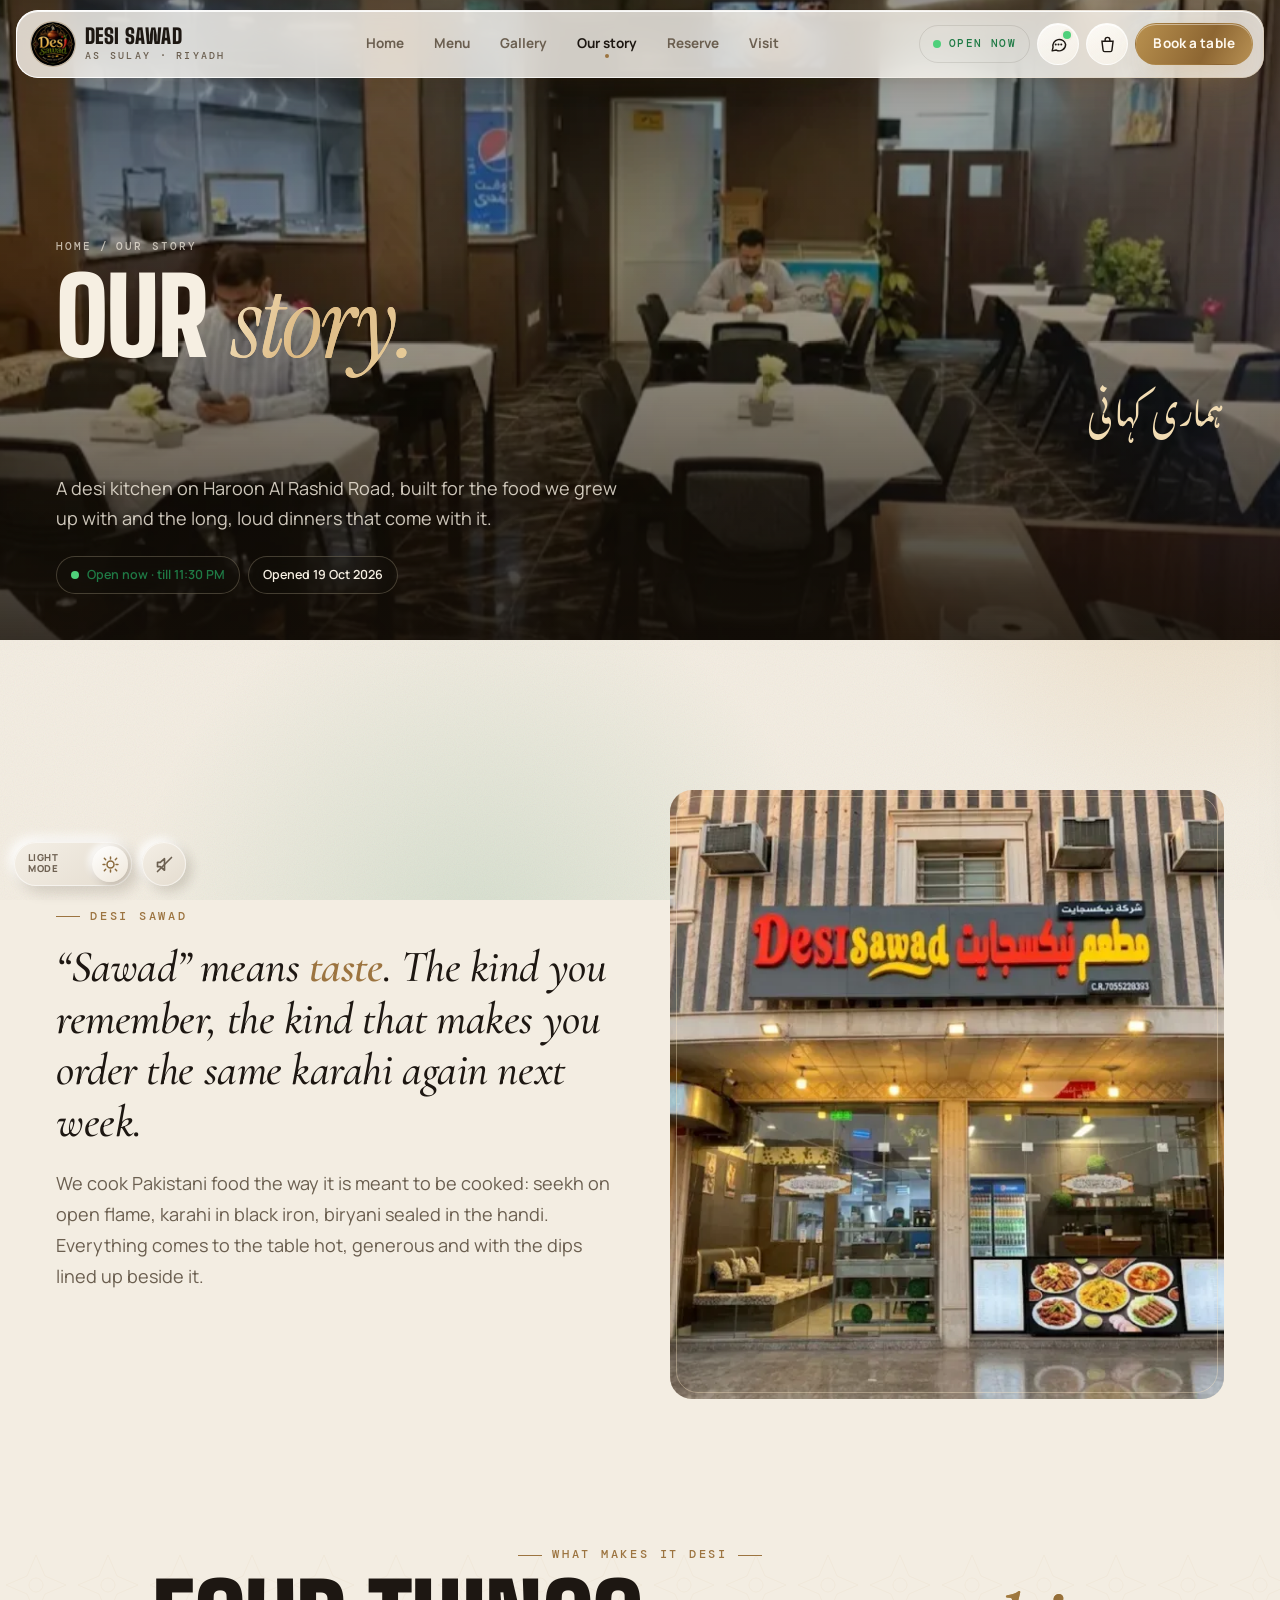
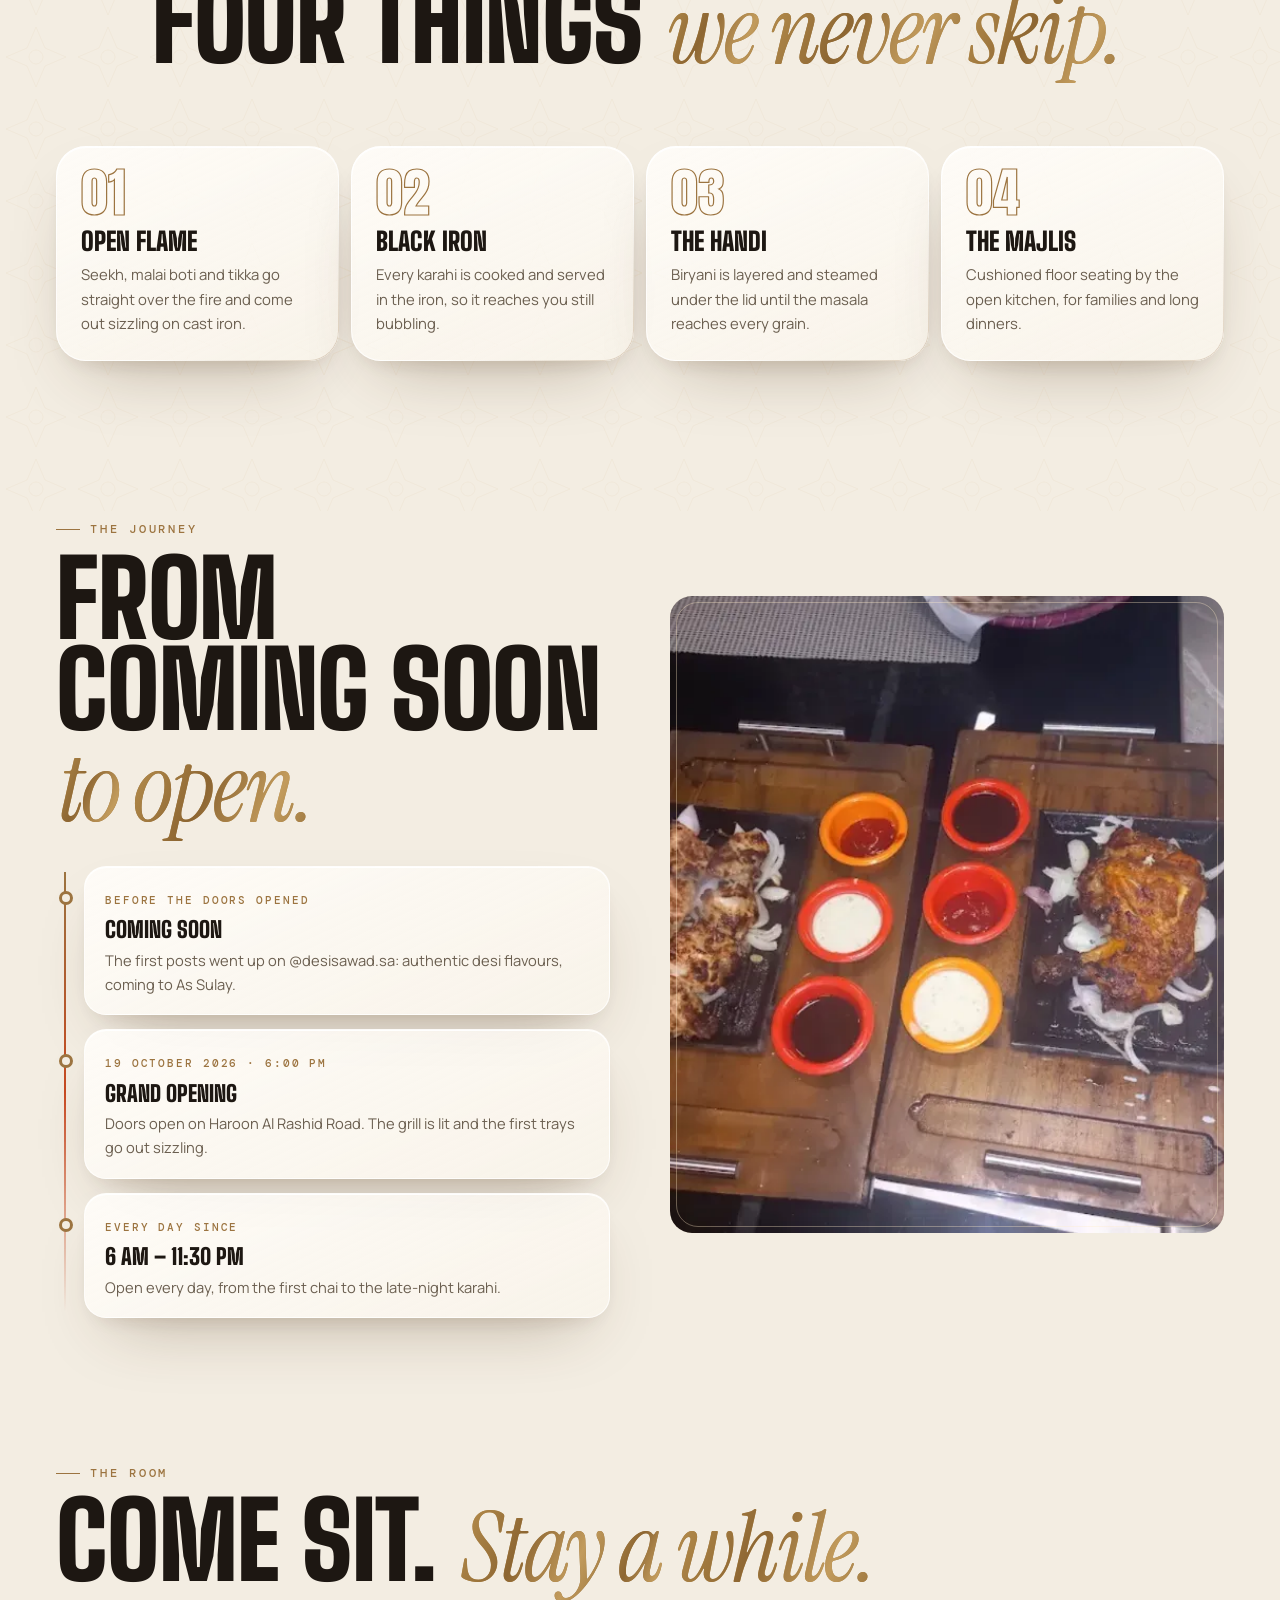
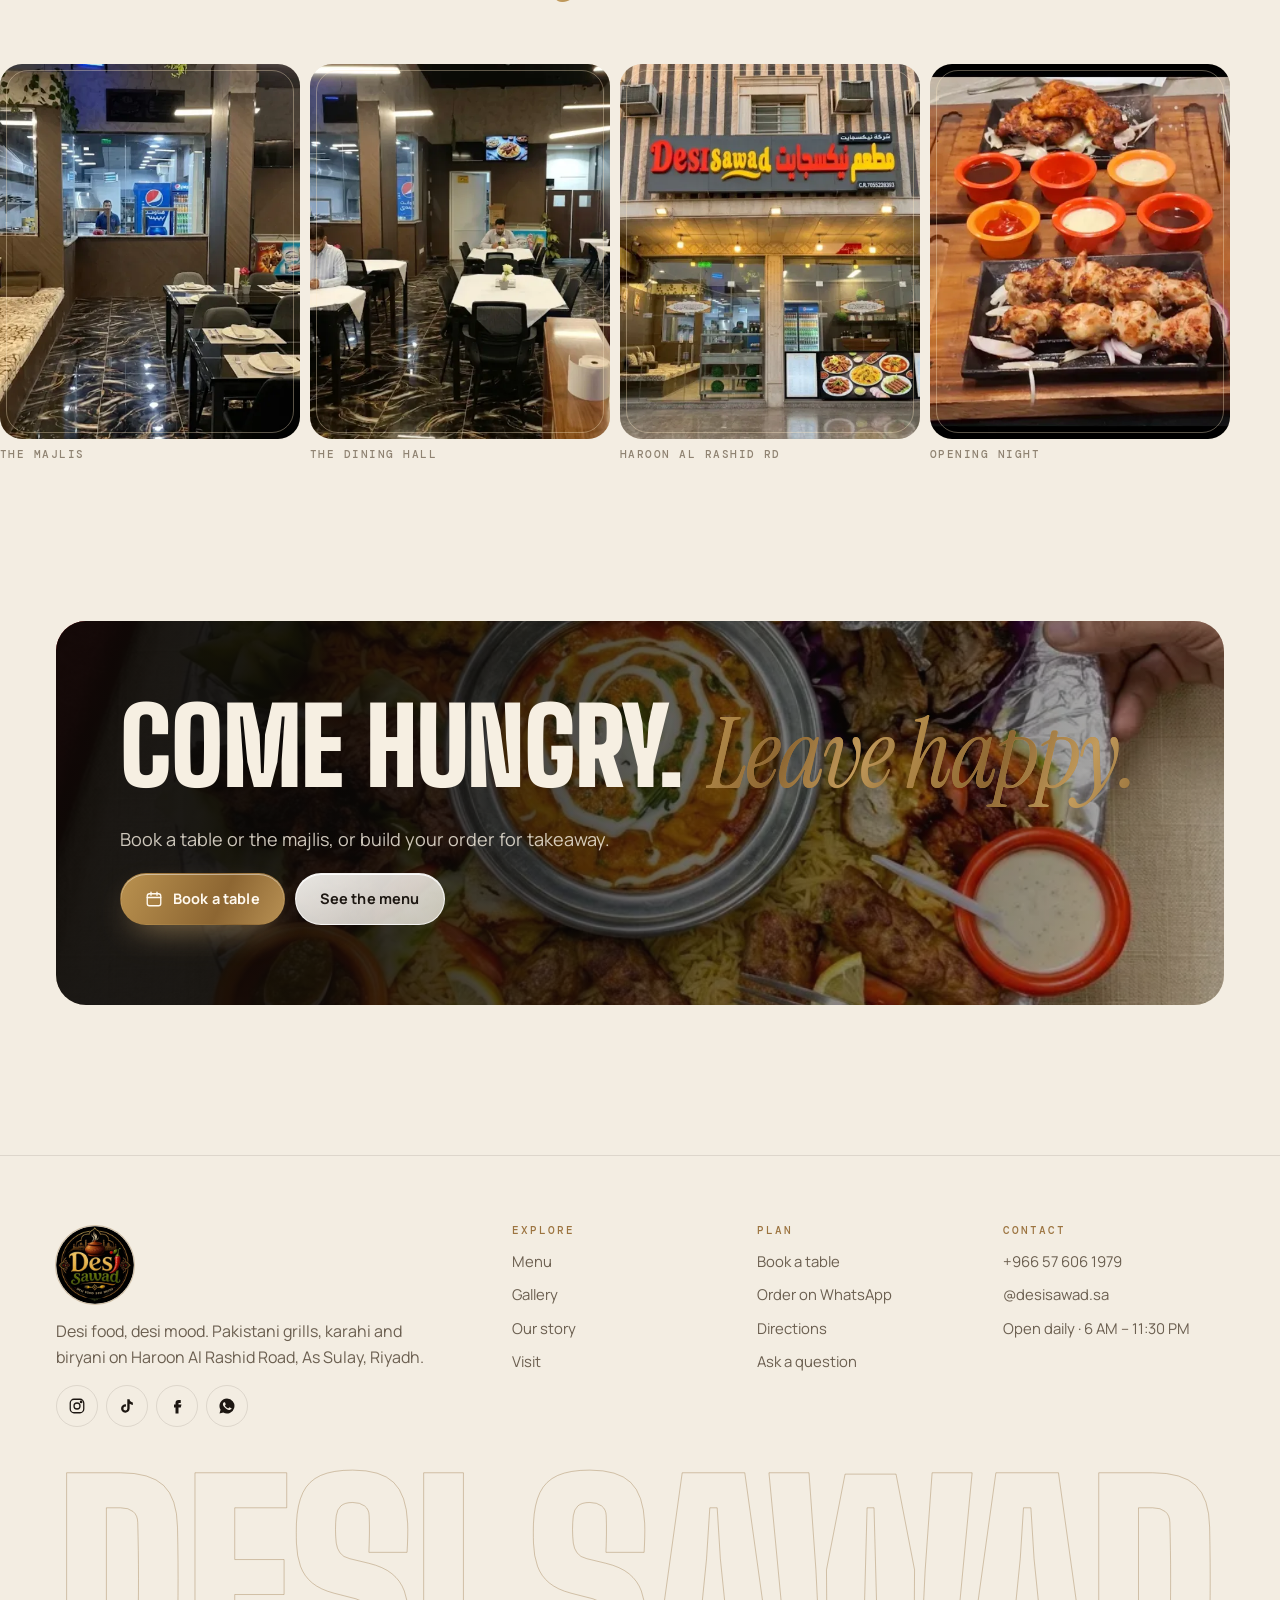
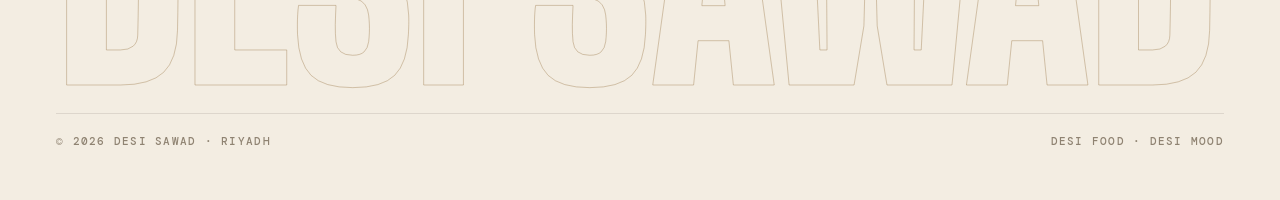
==== commit 98dd7d2d: "v3: SMK-style theme and sound controls, refined promo, smoother motion - Replace bottom dock with SM" ====
--- a/about.html
+++ b/about.html
@@ -26,8 +26,7 @@
   <nav class="nav-links" aria-label="Main"><a href="index.html">Home</a><a href="menu.html">Menu</a><a href="gallery.html">Gallery</a><a href="about.html" aria-current="page">Our story</a><a href="reserve.html">Reserve</a><a href="contact.html">Visit</a></nav>
   <div class="nav-r">
     <span class="open-pill" data-open data-short><i class="dot"></i><span data-open-txt>Hours</span></span>
-    <button class="icon-btn" type="button" data-theme-toggle aria-label="Switch theme"><span class="t-ico"><svg class="sun" viewBox="0 0 24 24" fill="none" stroke="currentColor" stroke-width="1.8" stroke-linecap="round"><circle cx="12" cy="12" r="4.2"/><path d="M12 2.5v2M12 19.5v2M4.6 4.6l1.4 1.4M18 18l1.4 1.4M2.5 12h2M19.5 12h2M4.6 19.4 6 18M18 6l1.4-1.4"/></svg><svg class="moon" viewBox="0 0 24 24" fill="none" stroke="currentColor" stroke-width="1.8" stroke-linejoin="round"><path d="M20 14.5A8 8 0 1 1 9.5 4a6.5 6.5 0 0 0 10.5 10.5Z"/></svg></span></button>
-    <button class="icon-btn snd" type="button" data-sound-toggle aria-pressed="false" aria-label="Sound effects"><svg viewBox="0 0 24 24" fill="none" stroke="currentColor" stroke-width="1.8" stroke-linecap="round" stroke-linejoin="round"><path d="M4 9.5h3.5L12 5.5v13l-4.5-4H4z"/><path class="wave" d="M15.5 9a4 4 0 0 1 0 6"/><path class="wave" d="M18 6.5a7.5 7.5 0 0 1 0 11"/><path class="x" d="m16 9.5 5 5M21 9.5l-5 5"/></svg></button>
+    <button class="icon-btn chat-ic" type="button" data-chat aria-label="Chat with us"><svg viewBox="0 0 24 24" fill="none" stroke="currentColor" stroke-width="1.8" stroke-linejoin="round"><path d="M21 12a8 8 0 0 1-11.8 7L4 20l1.1-4.5A8 8 0 1 1 21 12Z"/><path d="M8.5 12h.01M12 12h.01M15.5 12h.01" stroke-linecap="round" stroke-width="2.6"/></svg><i class="live-dot"></i></button>
     <button class="icon-btn" type="button" data-cart aria-label="Your order"><svg viewBox="0 0 24 24" fill="none" stroke="currentColor" stroke-width="1.8" stroke-linecap="round"><path d="M5 8h14l-1.4 11.2a2 2 0 0 1-2 1.8H8.4a2 2 0 0 1-2-1.8L5 8Z"/><path d="M9 8V6a3 3 0 0 1 6 0v2"/></svg><span class="cart-count" data-count>0</span></button>
     <a class="btn btn-gold btn-sm" href="reserve.html">Book a table</a>
     <button class="icon-btn burger" type="button" aria-label="Open menu" aria-expanded="false" aria-controls="msheet"><span></span><span></span></button>
@@ -40,11 +39,19 @@
     <div class="ms-meta"><span class="live glass" data-open><i class="dot"></i><span data-open-txt>Hours</span></span><div class="socials"><a href="https://www.instagram.com/desisawad.sa/" target="_blank" rel="noopener" aria-label="Instagram"><svg viewBox="0 0 24 24" fill="none" stroke="currentColor" stroke-width="1.7"><rect x="3" y="3" width="18" height="18" rx="5"/><circle cx="12" cy="12" r="4"/><circle cx="17.5" cy="6.5" r="1" fill="currentColor"/></svg></a><a href="https://www.tiktok.com/@desisawad.sa" target="_blank" rel="noopener" aria-label="TikTok"><svg viewBox="0 0 24 24" fill="currentColor"><path d="M16.6 5.8A4.3 4.3 0 0 1 15.5 3h-3.1v12.4a2.6 2.6 0 1 1-1.8-2.5V9.7a5.7 5.7 0 1 0 4.9 5.7V9.1a7.3 7.3 0 0 0 4.3 1.4V7.4a4.3 4.3 0 0 1-3.2-1.6Z"/></svg></a><a href="https://www.facebook.com/desisawad.sa" target="_blank" rel="noopener" aria-label="Facebook"><svg viewBox="0 0 24 24" fill="currentColor"><path d="M14 8h3V4h-3a4 4 0 0 0-4 4v2H8v4h2v8h4v-8h3l1-4h-4V8.5c0-.3.2-.5.5-.5Z"/></svg></a><a href="https://wa.me/966576061979" target="_blank" rel="noopener" aria-label="WhatsApp"><svg viewBox="0 0 24 24" fill="currentColor"><path d="M12 2a10 10 0 0 0-8.6 15.1L2 22l5-1.3A10 10 0 1 0 12 2Zm5.5 14.1c-.2.6-1.3 1.2-1.8 1.2-.5.1-1 .1-3.3-.8-2.8-1.1-4.5-3.9-4.7-4.1-.1-.2-1.1-1.5-1.1-2.9s.7-2 1-2.3c.2-.3.5-.3.7-.3h.5c.2 0 .4 0 .6.5l.8 2c.1.2.1.4 0 .5l-.4.6-.4.4c-.1.2-.3.3-.1.6.2.3.8 1.3 1.7 2.1 1.2 1 2.1 1.3 2.4 1.5.3.1.5.1.6-.1l.9-1c.2-.3.4-.2.6-.1l1.9.9c.3.1.5.2.5.3.1.2.1.8-.2 1.4Z"/></svg></a></div></div>
   </div>
 </div>
-<nav class="dock glass glass-edge" aria-label="Quick actions">
-  <a href="index.html"><svg viewBox="0 0 24 24" fill="none" stroke="currentColor" stroke-width="1.8" stroke-linejoin="round"><path d="M4 10.5 12 4l8 6.5V20a1 1 0 0 1-1 1h-4.5v-6h-5v6H5a1 1 0 0 1-1-1z"/></svg>Home</a><a href="menu.html"><svg viewBox="0 0 24 24" fill="none" stroke="currentColor" stroke-width="1.8" stroke-linecap="round"><path d="M7 3v8a2 2 0 0 0 4 0V3M9 11v10M17 21V3c-2 1.5-3 4-3 7v4h3"/></svg>Menu</a>
-  <button type="button" class="pri" data-cart aria-label="Your order"><svg viewBox="0 0 24 24" fill="none" stroke="currentColor" stroke-width="1.8" stroke-linecap="round"><path d="M5 8h14l-1.4 11.2a2 2 0 0 1-2 1.8H8.4a2 2 0 0 1-2-1.8L5 8Z"/><path d="M9 8V6a3 3 0 0 1 6 0v2"/></svg><span class="cart-count" data-count>0</span></button>
-  <a href="reserve.html"><svg viewBox="0 0 24 24" fill="none" stroke="currentColor" stroke-width="1.8" stroke-linecap="round"><rect x="3" y="5" width="18" height="16" rx="3"/><path d="M3 10h18M8 3v4M16 3v4"/></svg>Book</a><button type="button" data-chat><svg viewBox="0 0 24 24" fill="none" stroke="currentColor" stroke-width="1.8" stroke-linejoin="round"><path d="M21 12a8 8 0 0 1-11.8 7L4 20l1.1-4.5A8 8 0 1 1 21 12Z"/><path d="M8.5 12h.01M12 12h.01M15.5 12h.01" stroke-linecap="round" stroke-width="2.6"/></svg>Chat</button>
-</nav>
+<div class="ctrl">
+  <button class="tpill" type="button" data-theme-toggle role="switch" aria-checked="true" aria-label="Dark mode">
+    <span class="tpill-lab tpill-lab--l">Light<br>mode</span>
+    <span class="tpill-lab tpill-lab--d">Dark<br>mode</span>
+    <span class="tpill-k" aria-hidden="true">
+      <svg class="tpill-sun" viewBox="0 0 24 24" fill="none" stroke="currentColor" stroke-width="1.9" stroke-linecap="round"><circle cx="12" cy="12" r="4.4"/><path d="M12 2.6v2.4M12 19v2.4M4.2 4.2l1.7 1.7M18.1 18.1l1.7 1.7M2.6 12H5M19 12h2.4M4.2 19.8l1.7-1.7M18.1 5.9l1.7-1.7"/></svg>
+      <svg class="tpill-moon" viewBox="0 0 24 24" fill="none" stroke="currentColor" stroke-width="1.9" stroke-linecap="round" stroke-linejoin="round"><path d="M20.5 14.2A8.6 8.6 0 1 1 10.4 3.6a6.8 6.8 0 0 0 10.1 10.6z"/><path d="M16.6 4.4l.5 1.3 1.3.5-1.3.5-.5 1.3-.5-1.3-1.3-.5 1.3-.5z"/></svg>
+    </span>
+  </button>
+  <button class="sbtn" type="button" data-sound-toggle aria-pressed="false" aria-label="Sound off">
+    <svg viewBox="0 0 24 24" fill="none" stroke="currentColor" stroke-width="1.9" stroke-linecap="round" stroke-linejoin="round"><path d="M4 9.5h3.2L12 5.4v13.2L7.2 14.5H4z"/><path class="wv wv1" d="M15.4 9.6a3.4 3.4 0 0 1 0 4.8"/><path class="wv wv2" d="M17.9 7.1a6.9 6.9 0 0 1 0 9.8"/><path class="slash" d="M4 20 20 4"/></svg>
+  </button>
+</div>
 <main id="main">
 <section class="phero">
   <div class="bgimg"><img src="interior-hall.webp" alt="" style="object-position:50% 50%"></div>
@@ -139,7 +146,6 @@
     <p class="fine">We reply with today’s prices and your total before we cook.</p>
   </div>
 </aside>
-<button class="chat-fab glass glass-edge" type="button" data-chat aria-label="Chat with Desi Sawad"><span class="av"><img src="logo.webp" alt=""></span>Ask us anything</button>
 <section class="chat" id="chat" aria-label="Desi Sawad concierge" aria-hidden="true">
   <div class="chat-h"><span class="av"><img src="logo.webp" alt=""></span><div class="who"><b>Desi Sawad</b><small>Concierge · replies instantly</small></div>
     <div class="acts"><button class="icon-btn" type="button" data-reset-chat aria-label="Start over"><svg viewBox="0 0 24 24" fill="none" stroke="currentColor" stroke-width="1.8" stroke-linecap="round" stroke-linejoin="round"><path d="M3 12a9 9 0 1 0 3-6.7L3 8"/><path d="M3 3v5h5"/></svg></button><button class="icon-btn" type="button" data-close-chat aria-label="Close chat"><svg viewBox="0 0 24 24" fill="none" stroke="currentColor" stroke-width="2" stroke-linecap="round"><path d="M6 6l12 12M18 6 6 18"/></svg></button></div></div>
--- a/styles.css
+++ b/styles.css
@@ -55,7 +55,9 @@
   --emerald:#2f7a58;--emerald-2:#58b585;
   --glass:rgba(24,20,15,.5);--glass-2:rgba(32,27,21,.66);--glass-3:rgba(16,13,10,.78);
   --glass-brd:rgba(255,238,210,.11);--glass-hi:rgba(255,240,215,.16);
-  --blur:blur(22px) saturate(165%);
+  --blur:blur(18px) saturate(160%);
+  --glass-card:linear-gradient(155deg,rgba(46,37,28,.72),rgba(22,18,14,.66));
+  --sheet:rgba(14,11,8,.97);
   --shadow:0 30px 80px -30px rgba(0,0,0,.9),0 10px 30px -15px rgba(0,0,0,.6);
   --shadow-sm:0 14px 34px -18px rgba(0,0,0,.85);
   --amb-1:rgba(226,89,47,.32);--amb-2:rgba(214,177,120,.22);--amb-3:rgba(47,122,88,.26);
@@ -72,6 +74,8 @@
   --ember:#c84a22;--ember-2:#e0663a;
   --emerald:#256b4b;--emerald-2:#2f8a5f;
   --glass:rgba(255,252,246,.52);--glass-2:rgba(255,252,246,.72);--glass-3:rgba(250,246,238,.9);
+  --glass-card:linear-gradient(155deg,rgba(255,253,249,.9),rgba(250,245,236,.74));
+  --sheet:rgba(246,241,232,.98);
   --glass-brd:rgba(255,255,255,.72);--glass-hi:rgba(255,255,255,.9);
   --shadow:0 30px 70px -32px rgba(70,45,15,.38),0 10px 26px -16px rgba(70,45,15,.25);
   --shadow-sm:0 14px 30px -18px rgba(70,45,15,.35);
@@ -100,20 +104,21 @@
 
 /* ambient light (gives the glass something to blur) */
 .amb{position:fixed;inset:0;z-index:-2;overflow:hidden;pointer-events:none;background:var(--bg);transition:background-color .6s}
-.amb i{position:absolute;border-radius:50%;filter:blur(80px);will-change:transform}
-.amb i:nth-child(1){width:60vmax;height:60vmax;left:-20vmax;top:-22vmax;background:radial-gradient(closest-side,var(--amb-1),transparent);animation:drift1 26s ease-in-out infinite alternate}
-.amb i:nth-child(2){width:50vmax;height:50vmax;right:-18vmax;top:20vh;background:radial-gradient(closest-side,var(--amb-2),transparent);animation:drift2 32s ease-in-out infinite alternate}
-.amb i:nth-child(3){width:55vmax;height:55vmax;left:10vw;bottom:-30vmax;background:radial-gradient(closest-side,var(--amb-3),transparent);animation:drift3 38s ease-in-out infinite alternate}
+.amb i{position:absolute;border-radius:50%}
+.amb i:nth-child(1){width:60vmax;height:60vmax;left:-20vmax;top:-22vmax;background:radial-gradient(closest-side,var(--amb-1),transparent)}
+.amb i:nth-child(2){width:50vmax;height:50vmax;right:-18vmax;top:20vh;background:radial-gradient(closest-side,var(--amb-2),transparent)}
+.amb i:nth-child(3){width:55vmax;height:55vmax;left:10vw;bottom:-30vmax;background:radial-gradient(closest-side,var(--amb-3),transparent)}
 @keyframes drift1{to{transform:translate(18vw,22vh) scale(1.1)}}
 @keyframes drift2{to{transform:translate(-22vw,-10vh) scale(.9)}}
 @keyframes drift3{to{transform:translate(20vw,-18vh) scale(1.15)}}
-.grain{position:fixed;inset:-50%;z-index:-1;pointer-events:none;opacity:.06;background-image:url("data:image/svg+xml,%3Csvg xmlns='http://www.w3.org/2000/svg' width='160' height='160'%3E%3Cfilter id='n'%3E%3CfeTurbulence type='fractalNoise' baseFrequency='.9' numOctaves='2' stitchTiles='stitch'/%3E%3C/filter%3E%3Crect width='100%25' height='100%25' filter='url(%23n)'/%3E%3C/svg%3E");animation:grain 1.4s steps(4) infinite}
+.grain{position:fixed;inset:0;z-index:-1;pointer-events:none;opacity:.05;background-image:url("data:image/svg+xml,%3Csvg xmlns='http://www.w3.org/2000/svg' width='160' height='160'%3E%3Cfilter id='n'%3E%3CfeTurbulence type='fractalNoise' baseFrequency='.9' numOctaves='2' stitchTiles='stitch'/%3E%3C/filter%3E%3Crect width='100%25' height='100%25' filter='url(%23n)'/%3E%3C/svg%3E")}
 [data-theme="light"] .grain{opacity:.08;mix-blend-mode:multiply}
 @keyframes grain{0%{transform:translate(0,0)}25%{transform:translate(-3%,2%)}50%{transform:translate(2%,-3%)}75%{transform:translate(-1%,3%)}}
 .jali{background-image:url("data:image/svg+xml,%3Csvg xmlns='http://www.w3.org/2000/svg' width='72' height='72' viewBox='0 0 72 72'%3E%3Cg fill='none' stroke='%23d6b178' stroke-opacity='.07' stroke-width='1'%3E%3Cpath d='M36 6l9 21 21 9-21 9-9 21-9-21-21-9 21-9z'/%3E%3Ccircle cx='36' cy='36' r='7'/%3E%3C/g%3E%3C/svg%3E")}
 
 /* ---------- glass primitives ---------- */
-.glass{position:relative;background:var(--glass);-webkit-backdrop-filter:var(--blur);backdrop-filter:var(--blur);border:1px solid var(--glass-brd);box-shadow:inset 0 1px 0 var(--glass-hi),var(--shadow)}
+.glass{position:relative;background:var(--glass-card);border:1px solid var(--glass-brd);box-shadow:inset 0 1px 0 var(--glass-hi),var(--shadow)}
+.nav.glass,.mbar.glass,.toast.glass{-webkit-backdrop-filter:var(--blur);backdrop-filter:var(--blur);background:var(--glass-2)}
 .glass-edge::before{content:"";position:absolute;inset:-1px;border-radius:inherit;padding:1px;pointer-events:none;background:linear-gradient(140deg,rgba(255,236,200,.42),rgba(255,236,200,0) 32%,rgba(255,236,200,0) 68%,rgba(214,177,120,.38));-webkit-mask:linear-gradient(#000 0 0) content-box,linear-gradient(#000 0 0);-webkit-mask-composite:xor;mask-composite:exclude}
 [data-theme="light"] .glass-edge::before{background:linear-gradient(140deg,rgba(255,255,255,.95),rgba(255,255,255,0) 35%,rgba(255,255,255,0) 65%,rgba(156,116,64,.35))}
 
@@ -127,7 +132,7 @@
 .h-md{font-size:clamp(2.1rem,7.5vw,3.6rem);line-height:.92}
 .h-xl em,.h-lg em,.h-md em,.serif{font-family:var(--f-s);font-style:italic;font-weight:400;text-transform:none;letter-spacing:-.02em}
 .h-xl em,.h-lg em,.h-md em{display:inline-block;font-size:.92em;line-height:.9;padding:0 .06em .08em .02em}
-.gold-text,.h-xl em,.h-lg em,.h-md em{background:var(--gold-grad);background-size:200% 100%;-webkit-background-clip:text;background-clip:text;-webkit-text-fill-color:transparent;animation:sheen 8s ease-in-out infinite}
+.gold-text,.h-xl em,.h-lg em,.h-md em{background:var(--gold-grad);-webkit-background-clip:text;background-clip:text;-webkit-text-fill-color:transparent}
 @keyframes sheen{50%{background-position:100% 0}}
 .urdu{margin:.2em 0 0;font:400 clamp(1.5rem,5.6vw,2.4rem)/1.9 var(--f-ud);color:var(--gold-hi);direction:rtl}
 [data-theme="light"] .urdu{color:var(--gold-lo)}
@@ -146,7 +151,7 @@
 html.js [data-rv="scale"].in{transform:none}
 
 /* ---------- buttons ---------- */
-.btn{--h:52px;position:relative;display:inline-flex;align-items:center;justify-content:center;gap:10px;height:var(--h);padding:0 24px;border-radius:999px;font:700 14.5px/1 var(--f-b);letter-spacing:.01em;white-space:nowrap;overflow:hidden;isolation:isolate;border:1px solid var(--glass-brd);background:var(--glass);-webkit-backdrop-filter:var(--blur);backdrop-filter:var(--blur);box-shadow:inset 0 1px 0 var(--glass-hi);transition:transform .45s var(--e-out),box-shadow .45s,border-color .45s,color .35s}
+.btn{--h:52px;color:var(--text);position:relative;display:inline-flex;align-items:center;justify-content:center;gap:10px;height:var(--h);padding:0 24px;border-radius:999px;font:700 14.5px/1 var(--f-b);letter-spacing:.01em;white-space:nowrap;overflow:hidden;isolation:isolate;border:1px solid var(--glass-brd);background:var(--glass-card);box-shadow:inset 0 1px 0 var(--glass-hi);transition:transform .45s var(--e-out),box-shadow .45s,border-color .45s,color .35s,background-color .45s}
 .btn::after{content:"";position:absolute;inset:0;z-index:-1;border-radius:inherit;background:linear-gradient(105deg,transparent 30%,rgba(255,255,255,.28) 50%,transparent 70%);transform:translateX(-120%);transition:transform .9s var(--e-out)}
 .btn:hover::after{transform:translateX(120%)}
 .btn:hover{transform:translateY(-2px);border-color:var(--line-2)}
@@ -158,7 +163,7 @@
 .btn-wa{background:linear-gradient(135deg,#2bb463,#167a3f);color:#fff;border-color:transparent;box-shadow:0 14px 34px -16px rgba(43,180,99,.75),inset 0 1px 0 rgba(255,255,255,.3)}
 .btn-sm{--h:42px;padding:0 17px;font-size:13.5px}
 .btn-block{width:100%}
-.icon-btn{position:relative;width:42px;height:42px;flex:none;display:grid;place-items:center;border-radius:50%;border:1px solid var(--glass-brd);background:var(--glass);-webkit-backdrop-filter:var(--blur);backdrop-filter:var(--blur);box-shadow:inset 0 1px 0 var(--glass-hi);transition:transform .4s var(--e-out),border-color .3s}
+.icon-btn{position:relative;width:42px;height:42px;flex:none;display:grid;place-items:center;border-radius:50%;border:1px solid var(--glass-brd);background:var(--glass-card);box-shadow:inset 0 1px 0 var(--glass-hi);transition:transform .4s var(--e-out),border-color .3s}
 .icon-btn:hover{border-color:var(--line-2);transform:translateY(-1px)}
 .icon-btn:active{transform:scale(.92)}
 .icon-btn svg{width:19px;height:19px}
@@ -182,7 +187,7 @@
 .nav-links{display:none}
 .nav-r{display:flex;align-items:center;gap:7px;margin-left:auto;flex:none}
 .nav-r .btn{display:none}
-.nav-r [data-cart]{display:none}
+.nav-r [data-cart]{display:grid}
 .open-pill{display:none;align-items:center;gap:8px;height:38px;padding:0 13px;border-radius:999px;border:1px solid var(--line);font:500 10.5px/1 var(--f-m);letter-spacing:.14em;text-transform:uppercase;color:var(--mute);white-space:nowrap}
 .dot{width:8px;height:8px;border-radius:50%;background:var(--mute-2);flex:none}
 .is-open .dot{background:#4fd07a;animation:pulse 1.8s infinite}
@@ -210,7 +215,7 @@
 .menu-open .burger span:nth-child(2){top:19.5px;transform:rotate(-45deg)}
 
 /* mobile menu sheet */
-.msheet{position:fixed;inset:0;z-index:115;display:flex;flex-direction:column;padding:calc(var(--nav-h) + 26px + var(--safe-t)) var(--gut) calc(26px + var(--safe-b));background:var(--glass-3);-webkit-backdrop-filter:blur(30px) saturate(170%);backdrop-filter:blur(30px) saturate(170%);clip-path:inset(0 0 100% 0);transition:clip-path .8s var(--e-io),visibility 0s .8s;visibility:hidden;overflow-y:auto}
+.msheet{position:fixed;inset:0;z-index:115;display:flex;flex-direction:column;padding:calc(var(--nav-h) + 26px + var(--safe-t)) var(--gut) calc(26px + var(--safe-b));background:var(--sheet);clip-path:inset(0 0 100% 0);transition:clip-path .8s var(--e-io),visibility 0s .8s;visibility:hidden;overflow-y:auto}
 .menu-open .msheet{clip-path:inset(0 0 0 0);visibility:visible;transition:clip-path .8s var(--e-io)}
 .msheet nav{display:grid}
 .msheet nav a{display:flex;align-items:center;gap:14px;padding:13px 0;border-bottom:1px solid var(--line);font:900 clamp(2.3rem,11vw,3.4rem)/1 var(--f-d);text-transform:uppercase;opacity:0;transform:translateY(24px);transition:opacity .5s,transform .7s var(--e-out),color .3s}
@@ -253,7 +258,7 @@
 .hero .urdu{margin-top:-6px}
 .hero-ctas{display:flex;flex-wrap:wrap;gap:10px;margin-top:4px}
 .hero-right{position:relative}
-.h-xl em .c,.h-lg em .c,.h-md em .c{background:var(--gold-grad);background-size:200% 100%;-webkit-background-clip:text;background-clip:text;-webkit-text-fill-color:transparent;padding:0 .1em .12em .02em;margin:0 -.1em -.12em -.02em;animation:sheen 8s ease-in-out infinite}
+.h-xl em .c,.h-lg em .c,.h-md em .c{background:var(--gold-grad);-webkit-background-clip:text;background-clip:text;-webkit-text-fill-color:transparent;padding:0 .1em .12em .02em;margin:0 -.1em -.12em -.02em}
 .phero .h-lg em .c{background:linear-gradient(115deg,#f4e3c0,#dcb983 40%,#e9cf9d);-webkit-background-clip:text;background-clip:text}
 .promo h2 em .c{background:linear-gradient(115deg,#fff1d8,#ffd39a);-webkit-background-clip:text;background-clip:text}
 .hero-stage{position:relative;height:min(108vw,560px);margin:-10px calc(var(--gut) * -1) 0;touch-action:pan-y;cursor:grab}
@@ -263,7 +268,7 @@
 .ring{position:absolute;left:50%;top:48%;width:min(86vw,520px);aspect-ratio:1;transform:translate(-50%,-50%);pointer-events:none;z-index:-1}
 .ring svg{width:100%;height:100%;animation:spin 90s linear infinite}
 @keyframes spin{to{transform:rotate(360deg)}}
-.hint{position:absolute;left:50%;bottom:2%;transform:translateX(-50%);display:flex;align-items:center;gap:8px;padding:8px 13px;border-radius:999px;font:500 10px/1 var(--f-m);letter-spacing:.18em;text-transform:uppercase;color:var(--mute);white-space:nowrap;transition:opacity .6s;z-index:8}
+.hint{position:absolute;left:50%;bottom:2%;background:var(--glass-2)!important;transform:translateX(-50%);display:flex;align-items:center;gap:8px;padding:8px 13px;border-radius:999px;font:500 10px/1 var(--f-m);letter-spacing:.18em;text-transform:uppercase;color:var(--mute);white-space:nowrap;transition:opacity .6s;z-index:8}
 .hint svg{width:15px;height:15px;animation:nudge 2s var(--e-io) infinite}
 @keyframes nudge{50%{transform:translateX(5px)}}
 .was-dragged .hint{opacity:0}
@@ -283,7 +288,7 @@
 
 /* marquee band (aggressive tilt) */
 .band{position:relative;z-index:6;margin:30px 0;transform:rotate(-2.2deg);background:var(--ember-grad);color:#fff;padding:15px 0;overflow:hidden;box-shadow:0 20px 50px -20px rgba(226,89,47,.6)}
-.band.alt{transform:rotate(1.4deg);margin-top:-10px;background:var(--glass-2);-webkit-backdrop-filter:var(--blur);backdrop-filter:var(--blur);color:var(--text);border-block:1px solid var(--glass-brd);box-shadow:none;z-index:5}
+.band.alt{transform:rotate(1.4deg);margin-top:-10px;background:var(--bg-3);color:var(--text);border-block:1px solid var(--glass-brd);box-shadow:none;z-index:5}
 .band-in{display:flex;width:max-content;animation:marq 40s linear infinite}
 .band.alt .band-in{animation-direction:reverse;animation-duration:50s}
 .band-in span{display:flex;align-items:center;gap:26px;padding-right:26px;font:900 clamp(1.6rem,6vw,2.6rem)/1 var(--f-d);text-transform:uppercase;white-space:nowrap}
@@ -546,7 +551,7 @@
 .faq .ans{padding:0 18px 18px;color:var(--mute);font-size:.94rem}
 
 /* ---------- footer ---------- */
-.foot{position:relative;padding:70px 0 calc(110px + var(--safe-b));border-top:1px solid var(--line);overflow:hidden}
+.foot{position:relative;padding:70px 0 calc(90px + var(--safe-b));border-top:1px solid var(--line);overflow:hidden}
 .foot-g{display:grid;gap:28px}
 .foot-brand{display:grid;gap:14px;justify-items:start}
 .foot-brand img{width:78px;height:78px;border-radius:50%;box-shadow:0 0 0 1px var(--line-2)}
@@ -568,7 +573,7 @@
 /* ---------- drawers / overlays ---------- */
 .scrim{position:fixed;inset:0;z-index:140;background:rgba(5,3,2,.5);-webkit-backdrop-filter:blur(4px);backdrop-filter:blur(4px);opacity:0;visibility:hidden;transition:opacity .45s,visibility .45s}
 .scrim.on{opacity:1;visibility:visible}
-.drawer{position:fixed;z-index:150;left:0;right:0;bottom:0;height:min(92svh,760px);display:flex;flex-direction:column;border-radius:28px 28px 0 0;background:var(--glass-3);-webkit-backdrop-filter:blur(30px) saturate(170%);backdrop-filter:blur(30px) saturate(170%);border:1px solid var(--glass-brd);border-bottom:0;box-shadow:var(--shadow);transform:translateY(102%);transition:transform .65s var(--e-io)}
+.drawer{position:fixed;z-index:150;left:0;right:0;bottom:0;height:min(92svh,760px);display:flex;flex-direction:column;border-radius:28px 28px 0 0;background:var(--sheet);border:1px solid var(--glass-brd);border-bottom:0;box-shadow:var(--shadow);transform:translateY(102%);transition:transform .6s var(--e-out);will-change:transform}
 .drawer.on{transform:none}
 .grab{width:42px;height:5px;margin:10px auto 0;border-radius:3px;background:var(--line-2)}
 .dr-h{display:flex;align-items:center;justify-content:space-between;gap:10px;padding:12px 20px 14px;border-bottom:1px solid var(--line)}
@@ -587,14 +592,14 @@
 .empty{display:grid;justify-items:center;gap:10px;padding:46px 10px;text-align:center;color:var(--mute)}
 .empty b{font:400 2.8rem/1.7 var(--f-ud);color:var(--gold)}
 .order-form{display:grid;gap:12px;margin-top:18px}
-.toast{position:fixed;z-index:200;left:50%;bottom:calc(104px + var(--safe-b));display:flex;align-items:center;gap:10px;padding:10px 16px 10px 10px;border-radius:999px;transform:translate(-50%,30px);opacity:0;pointer-events:none;white-space:nowrap;font:700 13.5px/1 var(--f-b);transition:all .55s var(--e-out)}
+.toast{position:fixed;z-index:200;left:50%;bottom:calc(84px + var(--safe-b));display:flex;align-items:center;gap:10px;padding:10px 16px 10px 10px;border-radius:999px;transform:translate(-50%,30px);opacity:0;pointer-events:none;white-space:nowrap;font:700 13.5px/1 var(--f-b);transition:all .55s var(--e-out)}
 .toast.on{opacity:1;transform:translate(-50%,0)}
 .toast i{width:26px;height:26px;border-radius:50%;display:grid;place-items:center;background:var(--gold-grad);color:var(--gold-ink)}
 .toast i svg{width:14px;height:14px}
 
 /* ---------- CHAT (premium glass concierge) ---------- */
 .chat-fab{display:none}
-.chat{position:fixed;z-index:160;left:0;right:0;bottom:0;height:min(90svh,720px);display:flex;flex-direction:column;border-radius:28px 28px 0 0;overflow:hidden;background:var(--glass-3);-webkit-backdrop-filter:blur(34px) saturate(180%);backdrop-filter:blur(34px) saturate(180%);border:1px solid var(--glass-brd);border-bottom:0;box-shadow:var(--shadow);transform:translateY(102%);transition:transform .65s var(--e-io)}
+.chat{position:fixed;z-index:160;left:0;right:0;bottom:0;height:min(90svh,720px);display:flex;flex-direction:column;border-radius:28px 28px 0 0;overflow:hidden;background:var(--sheet);border:1px solid var(--glass-brd);border-bottom:0;box-shadow:var(--shadow);transform:translateY(102%);transition:transform .6s var(--e-out);will-change:transform}
 .chat.on{transform:none}
 .chat::before{content:"";position:absolute;inset:0;pointer-events:none;background:radial-gradient(120% 60% at 100% 0%,rgba(226,89,47,.16),transparent 55%),radial-gradient(80% 50% at 0% 100%,rgba(47,122,88,.14),transparent 60%)}
 .chat-h{position:relative;display:flex;align-items:center;gap:12px;padding:14px 14px 14px 16px;border-bottom:1px solid var(--line)}
@@ -753,8 +758,7 @@
   .nav-links a[aria-current="page"]{color:var(--text)}
   .nav-links a[aria-current="page"]::after{content:"";position:absolute;left:50%;bottom:4px;width:4px;height:4px;margin-left:-2px;border-radius:50%;background:var(--gold)}
   .nav-r{margin-left:0}
-  .nav-r [data-cart]{display:grid}
-  .burger,.dock{display:none}
+  .burger{display:none}
   .msheet{display:none}
   .chat-fab{position:fixed;z-index:125;right:22px;bottom:22px;display:flex;align-items:center;gap:10px;height:58px;padding:0 20px 0 7px;border-radius:999px;font:800 14px/1 var(--f-b);transition:transform .45s var(--e-out)}
   .chat-fab:hover{transform:translateY(-3px)}
@@ -825,3 +829,78 @@
 [data-theme="light"] .nav.glass,[data-theme="light"] .dock.glass{background:rgba(255,252,246,.8)}
 [data-theme="light"] .mbar.glass{background:rgba(255,252,246,.82)}
 .lb-stage img{max-height:calc(100svh - 230px)}
+
+/* ==========================================================================
+   v3: SMK-style controls, refined promo, smoother motion
+   ========================================================================== */
+.dock,.chat-fab{display:none!important}
+.chat-ic .live-dot{position:absolute;top:7px;right:7px;width:8px;height:8px;border-radius:50%;background:#4fd07a;box-shadow:0 0 0 2px var(--bg)}
+/* bottom-left controls (copied from the SMK site, recoloured) */
+.ctrl{position:fixed;z-index:125;left:14px;bottom:calc(14px + var(--safe-b));display:flex;align-items:center;gap:10px;transition:transform .45s var(--e-out),opacity .45s var(--e-out)}
+.ctrl.tuck{transform:translateY(130%);opacity:0;pointer-events:none}
+.tpill{position:relative;width:118px;height:44px;flex:0 0 118px;border-radius:99px;padding:0;display:flex;align-items:center;overflow:hidden;cursor:pointer;
+  background:linear-gradient(145deg,#f4efe6,#e4dccf);
+  box-shadow:6px 6px 14px rgba(40,24,8,.16),-5px -5px 12px rgba(255,255,255,.9),inset 0 0 0 1px rgba(255,255,255,.55);
+  transition:background .45s var(--e-out),box-shadow .45s var(--e-out)}
+.tpill-lab{position:absolute;font:800 .6rem/1.12 var(--f-b);letter-spacing:.05em;text-transform:uppercase;transition:opacity .3s var(--e-out)}
+.tpill-lab--l{left:14px;color:#6f6253;opacity:1}
+.tpill-lab--d{right:13px;color:#efe6d6;opacity:0;text-align:right}
+.tpill-k{position:absolute;top:4px;left:4px;width:36px;height:36px;border-radius:50%;transform:translateX(74px);display:grid;place-items:center;color:#8a6a3c;
+  background:linear-gradient(145deg,#fff,#efe7da);box-shadow:3px 3px 8px rgba(40,24,8,.2),-3px -3px 7px rgba(255,255,255,.95);
+  transition:transform .5s var(--e-back),width .3s var(--e-out),border-radius .3s,background .45s,color .45s}
+.tpill-k svg{position:absolute;width:19px;height:19px;transition:opacity .3s var(--e-out),transform .45s var(--e-out)}
+.tpill-moon{opacity:0;transform:rotate(-45deg) scale(.7)}
+[data-theme="dark"] .tpill{background:linear-gradient(145deg,#2f2923,#1c1813);box-shadow:6px 6px 16px rgba(0,0,0,.5),-4px -4px 12px rgba(255,236,200,.05),inset 0 0 0 1px rgba(255,236,200,.08)}
+[data-theme="dark"] .tpill-lab--l{opacity:0}
+[data-theme="dark"] .tpill-lab--d{opacity:1}
+[data-theme="dark"] .tpill-k{transform:translateX(0);color:#2a2018;background:linear-gradient(145deg,#f6e6c4,#cfa96d);box-shadow:-3px 3px 9px rgba(0,0,0,.45),3px -3px 7px rgba(255,236,200,.14)}
+[data-theme="dark"] .tpill-sun{opacity:0;transform:rotate(45deg) scale(.7)}
+[data-theme="dark"] .tpill-moon{opacity:1;transform:none}
+.tpill:active .tpill-k{width:40px;border-radius:99px}
+.sbtn{position:relative;width:44px;height:44px;border-radius:50%;display:grid;place-items:center;color:var(--mute);
+  background:linear-gradient(145deg,#f4efe6,#e4dccf);box-shadow:5px 5px 12px rgba(40,24,8,.16),-4px -4px 10px rgba(255,255,255,.9),inset 0 0 0 1px rgba(255,255,255,.55);
+  transition:color .3s,transform .35s var(--e-back),background .45s,box-shadow .45s}
+[data-theme="dark"] .sbtn{background:linear-gradient(145deg,#2f2923,#1c1813);box-shadow:5px 5px 14px rgba(0,0,0,.5),-3px -3px 10px rgba(255,236,200,.05),inset 0 0 0 1px rgba(255,236,200,.08)}
+.sbtn:hover{transform:translateY(-2px)}.sbtn:active{transform:scale(.92)}
+.sbtn svg{width:21px;height:21px}
+.sbtn .wv{opacity:0;transform-origin:12px 12px;transition:opacity .3s}
+.sbtn .slash{opacity:1;stroke-dasharray:24;stroke-dashoffset:0;transition:opacity .3s,stroke-dashoffset .4s var(--e-out)}
+.sbtn.on{color:var(--gold)}
+.sbtn.on .slash{opacity:0;stroke-dashoffset:24}
+.sbtn.on .wv1{opacity:1;animation:wv2 1.5s ease-in-out infinite}
+.sbtn.on .wv2{opacity:1;animation:wv2 1.5s ease-in-out .25s infinite}
+@keyframes wv2{0%,100%{opacity:.35;transform:scale(.9)}50%{opacity:1;transform:scale(1.06)}}
+.sbtn::after{content:"";position:absolute;inset:-4px;border-radius:50%;border:1px solid var(--gold);opacity:0;transform:scale(.85);transition:.4s var(--e-out)}
+.sbtn.on::after{opacity:.5;transform:scale(1);animation:ring2 2.4s ease-out infinite}
+@keyframes ring2{0%{opacity:.55;transform:scale(.9)}70%{opacity:0;transform:scale(1.35)}100%{opacity:0}}
+@media (max-width:860px){
+  .ctrl{left:12px;bottom:calc(12px + var(--safe-b));gap:8px}
+  .tpill{width:104px;height:40px;flex:0 0 104px}
+  .tpill-k{width:32px;height:32px;transform:translateX(64px)}
+  [data-theme="dark"] .tpill-k{transform:translateX(0)}
+  .tpill-k svg{width:17px;height:17px}
+  .tpill-lab{font-size:.55rem}.tpill-lab--l{left:11px}.tpill-lab--d{right:10px}
+  .sbtn{width:40px;height:40px}.sbtn svg{width:19px;height:19px}
+}
+/* theme switch: everything cross-fades together (SMK) */
+html.theming,html.theming *,html.theming *::before,html.theming *::after{transition-property:background-color,color,border-color,fill,stroke,box-shadow!important;transition-duration:.45s!important;transition-timing-function:cubic-bezier(.16,1,.3,1)!important;transition-delay:0s!important}
+
+/* promo: deep ember + champagne instead of flat orange */
+.promo{background:radial-gradient(120% 90% at 85% 10%,#9a3416 0%,rgba(154,52,22,0) 55%),linear-gradient(140deg,#6d1d0e 0%,#3f1009 55%,#220806 100%);color:#f6ecdc}
+.promo::before{opacity:.06}
+.promo::after{background:radial-gradient(closest-side,rgba(226,140,70,.28),transparent)}
+.promo .eyebrow{color:#e8c995}
+.promo h2{color:#fbf3e6}
+.promo h2 em,.promo h2 em .c{background:linear-gradient(115deg,#f6e3bd,#d9b37a 45%,#f0d6a4)!important;-webkit-background-clip:text!important;background-clip:text!important;-webkit-text-fill-color:transparent}
+.promo p{color:rgba(246,236,220,.8);font-size:1.05rem;line-height:1.7}
+.promo li{font:600 1rem/1.4 var(--f-b);color:#f6ecdc}
+.promo li::before{content:"";width:7px;height:7px;flex:none;transform:rotate(45deg);background:#d9b37a;box-shadow:0 0 10px rgba(217,179,122,.7)}
+.pcard{padding:14px 14px 18px;background:linear-gradient(160deg,rgba(255,236,210,.1),rgba(30,8,4,.35));border:1px solid rgba(255,226,180,.2);-webkit-backdrop-filter:none;backdrop-filter:none;box-shadow:0 30px 60px -30px rgba(0,0,0,.7),inset 0 1px 0 rgba(255,236,210,.18)}
+.pcard h3{margin:16px 4px 6px;font:900 1.55rem/1 var(--f-d);letter-spacing:.02em;color:#fbf3e6}
+.pcard .slot{margin:0 4px;font:500 .95rem/1.4 var(--f-b);color:rgba(246,236,220,.75);border-color:rgba(255,226,180,.14)}
+.pcard .slot b{font:600 .95rem/1.4 var(--f-b);color:#ecd2a3}
+.pcard .btn{margin:16px 4px 0;width:calc(100% - 8px)}
+.pc-img{position:relative;aspect-ratio:16/10;border-radius:20px;overflow:hidden}
+.pc-img img{width:100%;height:100%;object-fit:cover;transition:transform 1.4s var(--e-out)}
+.pcard:hover .pc-img img{transform:scale(1.05)}
+.pc-badge{position:absolute;left:12px;bottom:12px;padding:8px 13px;border-radius:999px;background:rgba(20,10,6,.6);-webkit-backdrop-filter:blur(10px);backdrop-filter:blur(10px);border:1px solid rgba(255,226,180,.25);font:500 10px/1 var(--f-m);letter-spacing:.16em;text-transform:uppercase;color:#f1dcb3}
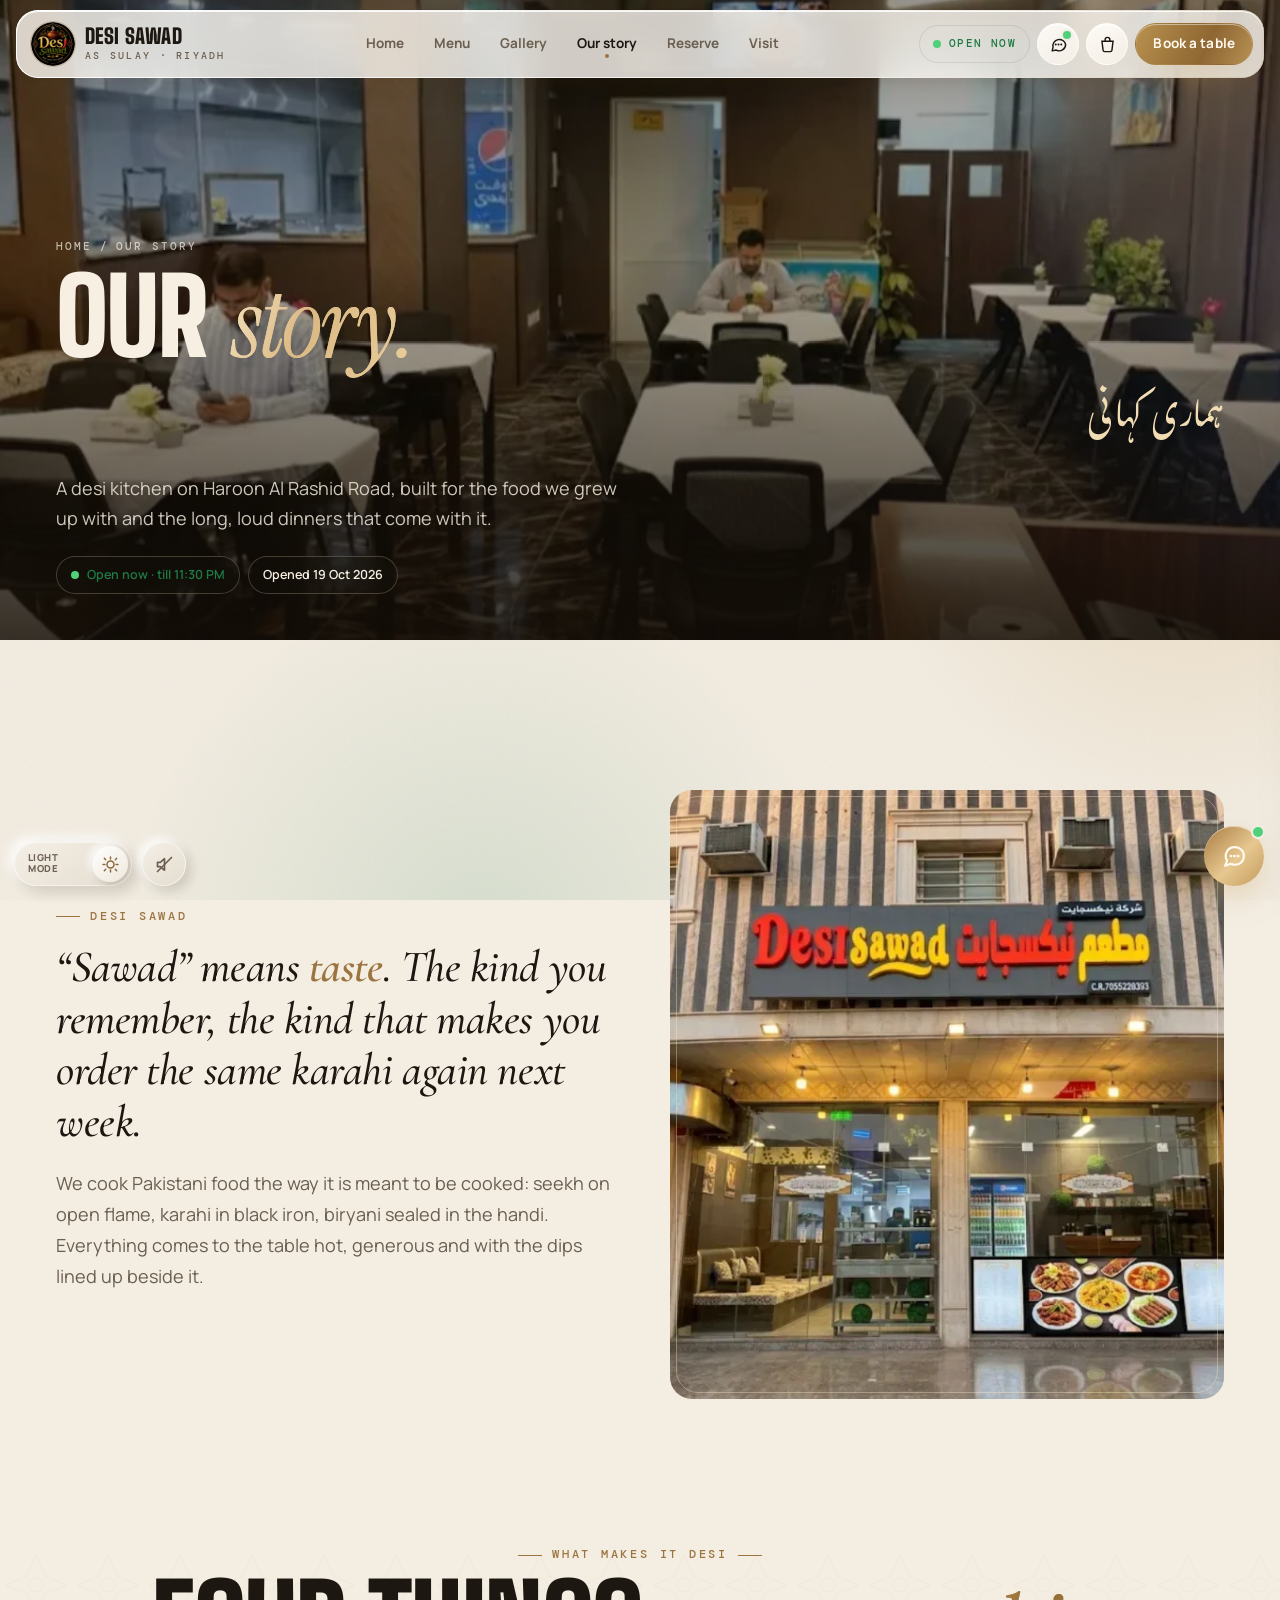
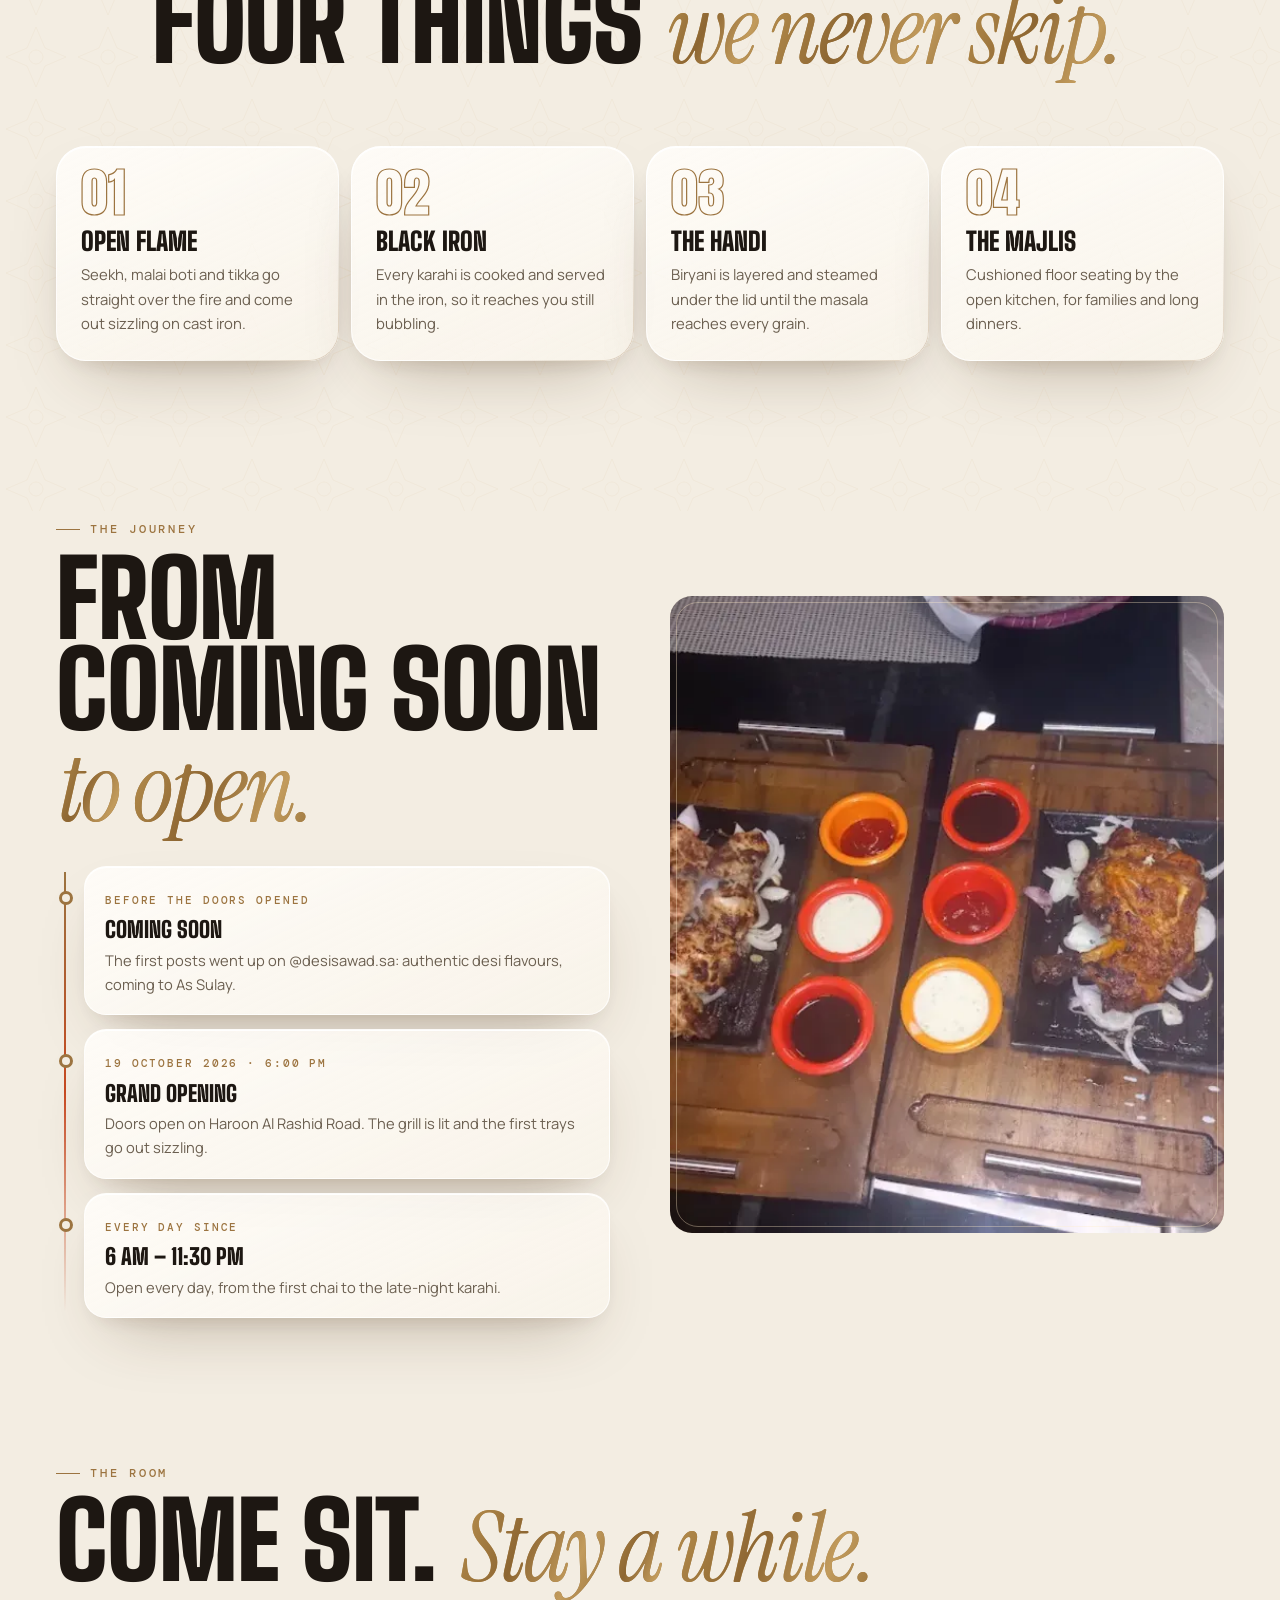
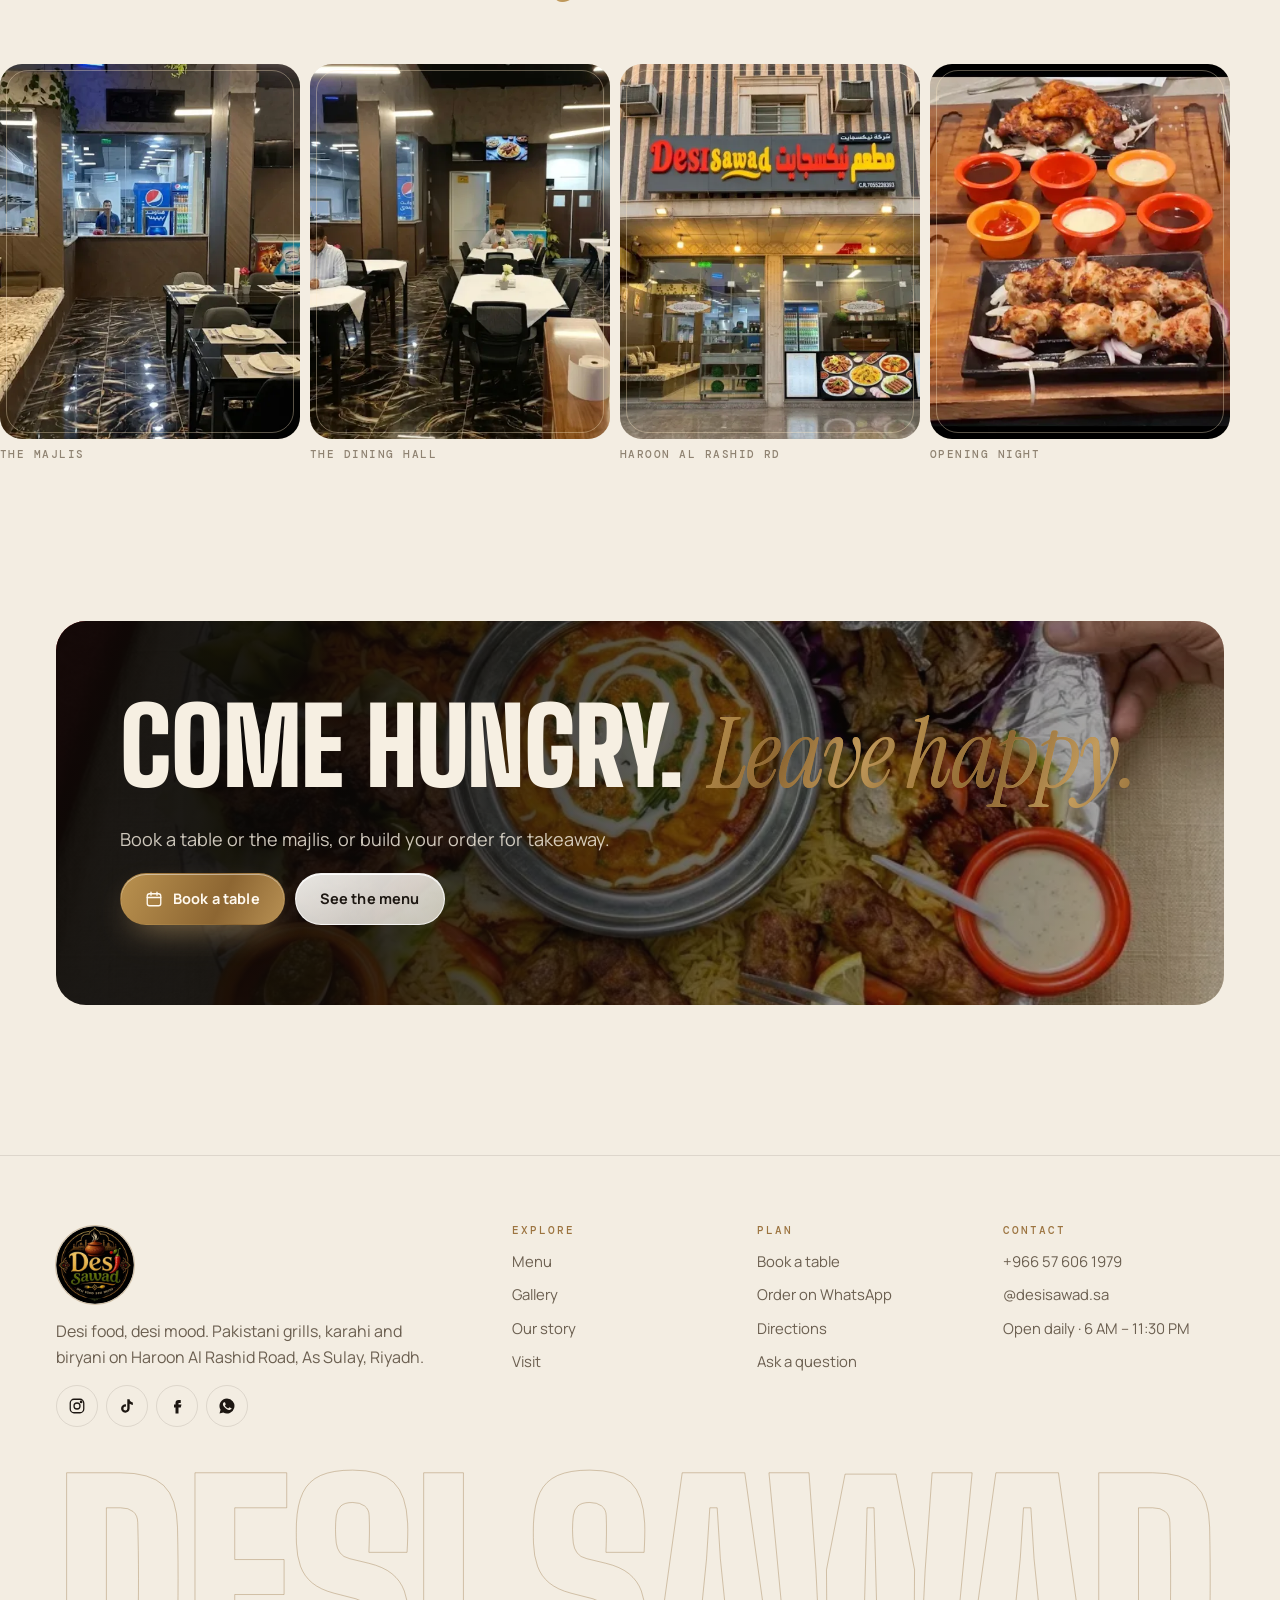
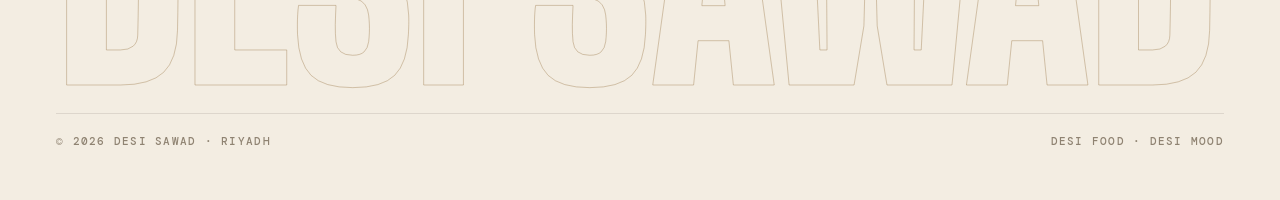
==== commit 451f9a81: "Add chatbot shortcut at bottom-right - Gold round chat button (SMK style) with live dot and hover la" ====
--- a/about.html
+++ b/about.html
@@ -7,14 +7,18 @@
 <meta name="description" content="Desi Sawad opened on 19 October 2026 in As Sulay, Riyadh. Open flame grills, iron karahi, handi biryani and majlis seating.">
 <meta name="theme-color" content="#0b0a08">
 <meta property="og:type" content="restaurant"><meta property="og:site_name" content="Desi Sawad">
-<meta property="og:title" content="Our Story — Desi Sawad | Pakistani Restaurant in Riyadh"><meta property="og:description" content="Desi Sawad opened on 19 October 2026 in As Sulay, Riyadh. Open flame grills, iron karahi, handi biryani and majlis seating."><meta property="og:image" content="og-image.jpg">
-<meta name="twitter:card" content="summary_large_image">
+<meta property="og:title" content="Our Story — Desi Sawad | Pakistani Restaurant in Riyadh"><meta property="og:description" content="Desi Sawad opened on 19 October 2026 in As Sulay, Riyadh. Open flame grills, iron karahi, handi biryani and majlis seating.">
+<meta property="og:url" content="https://desi-sawad.vercel.app/about.html">
+<meta property="og:image" content="https://desi-sawad.vercel.app/og-image.jpg"><meta property="og:image:secure_url" content="https://desi-sawad.vercel.app/og-image.jpg">
+<meta property="og:image:type" content="image/jpeg"><meta property="og:image:width" content="1200"><meta property="og:image:height" content="630"><meta property="og:image:alt" content="Desi Sawad — desi food, desi mood. Pakistani restaurant in As Sulay, Riyadh">
+<meta name="twitter:card" content="summary_large_image"><meta name="twitter:title" content="Our Story — Desi Sawad | Pakistani Restaurant in Riyadh"><meta name="twitter:description" content="Desi Sawad opened on 19 October 2026 in As Sulay, Riyadh. Open flame grills, iron karahi, handi biryani and majlis seating."><meta name="twitter:image" content="https://desi-sawad.vercel.app/og-image.jpg">
+<link rel="canonical" href="https://desi-sawad.vercel.app/about.html">
 <link rel="icon" type="image/png" href="favicon.png"><link rel="apple-touch-icon" href="apple-touch-icon.png"><link rel="manifest" href="manifest.json">
 <link rel="preload" href="display-900-normal.woff2" as="font" type="font/woff2" crossorigin>
 <link rel="preload" href="sans-500-normal.woff2" as="font" type="font/woff2" crossorigin>
 <link rel="stylesheet" href="styles.css">
 <script>(function(){var d=document.documentElement;d.classList.add('js');var t;try{t=localStorage.getItem('ds-theme')}catch(e){}if(!t)t=matchMedia('(prefers-color-scheme: light)').matches?'light':'dark';d.setAttribute('data-theme',t);document.querySelector('meta[name=theme-color]').content=t==='light'?'#f3ede2':'#0b0a08';try{if(sessionStorage.getItem('ds-pt'))d.classList.add('pt-on')}catch(e){}if(matchMedia('(prefers-reduced-motion: reduce)').matches)d.classList.remove('ld-on','pt-on')})();</script>
-<script type="application/ld+json">{"@context":"https://schema.org","@type":"Restaurant","name":"Desi Sawad","slogan":"Desi Food, Desi Mood","servesCuisine":["Pakistani","Desi","BBQ"],"telephone":"+966576061979","image":"og-image.jpg","address":{"@type":"PostalAddress","streetAddress":"Sharah e Sahafa, Haroon Al Rashid Rd","addressLocality":"As Sulay, Riyadh","postalCode":"14263","addressCountry":"SA"},"openingHours":"Mo-Su 06:00-23:30","sameAs":["https://www.instagram.com/desisawad.sa/","https://www.tiktok.com/@desisawad.sa","https://www.facebook.com/desisawad.sa"]}</script>
+<script type="application/ld+json">{"@context":"https://schema.org","@type":"Restaurant","name":"Desi Sawad","slogan":"Desi Food, Desi Mood","servesCuisine":["Pakistani","Desi","BBQ"],"telephone":"+966576061979","image":"https://desi-sawad.vercel.app/og-image.jpg","url":"https://desi-sawad.vercel.app/","address":{"@type":"PostalAddress","streetAddress":"Sharah e Sahafa, Haroon Al Rashid Rd","addressLocality":"As Sulay, Riyadh","postalCode":"14263","addressCountry":"SA"},"openingHours":"Mo-Su 06:00-23:30","sameAs":["https://www.instagram.com/desisawad.sa/","https://www.tiktok.com/@desisawad.sa","https://www.facebook.com/desisawad.sa"]}</script>
 </head>
 <body data-page="about">
 <a class="skip" href="#main">Skip to content</a>
@@ -52,6 +56,10 @@
     <svg viewBox="0 0 24 24" fill="none" stroke="currentColor" stroke-width="1.9" stroke-linecap="round" stroke-linejoin="round"><path d="M4 9.5h3.2L12 5.4v13.2L7.2 14.5H4z"/><path class="wv wv1" d="M15.4 9.6a3.4 3.4 0 0 1 0 4.8"/><path class="wv wv2" d="M17.9 7.1a6.9 6.9 0 0 1 0 9.8"/><path class="slash" d="M4 20 20 4"/></svg>
   </button>
 </div>
+<button class="ai-fab" type="button" data-chat aria-label="Chat with Desi Sawad">
+  <svg viewBox="0 0 24 24" fill="none" stroke="currentColor" stroke-width="2" stroke-linecap="round" stroke-linejoin="round"><path d="M21 11.5a8.4 8.4 0 0 1-9 8.4 8.5 8.5 0 0 1-3.8-.9L3 21l1.9-5.1A8.4 8.4 0 0 1 12 3a8.4 8.4 0 0 1 9 8.5z"/><path d="M8.6 11.6h.01M12 11.6h.01M15.4 11.6h.01" stroke-width="2.8"/></svg>
+  <span class="ai-dot"></span><span class="ai-tip">Ask us anything</span>
+</button>
 <main id="main">
 <section class="phero">
   <div class="bgimg"><img src="interior-hall.webp" alt="" style="object-position:50% 50%"></div>
--- a/styles.css
+++ b/styles.css
@@ -904,3 +904,20 @@
 .pc-img img{width:100%;height:100%;object-fit:cover;transition:transform 1.4s var(--e-out)}
 .pcard:hover .pc-img img{transform:scale(1.05)}
 .pc-badge{position:absolute;left:12px;bottom:12px;padding:8px 13px;border-radius:999px;background:rgba(20,10,6,.6);-webkit-backdrop-filter:blur(10px);backdrop-filter:blur(10px);border:1px solid rgba(255,226,180,.25);font:500 10px/1 var(--f-m);letter-spacing:.16em;text-transform:uppercase;color:#f1dcb3}
+
+/* chatbot shortcut, bottom-right (SMK dock__ai) */
+.ai-fab{position:fixed;z-index:125;right:16px;bottom:calc(14px + var(--safe-b));width:60px;height:60px;border-radius:50%;display:grid;place-items:center;color:var(--gold-ink);
+  background:linear-gradient(135deg,#a97a40,#e6c890 55%,#c49a5c);box-shadow:0 12px 32px -6px rgba(214,177,120,.55),inset 0 1px 0 rgba(255,255,255,.45);
+  transition:transform .4s var(--e-back),opacity .45s var(--e-out),box-shadow .4s}
+.ai-fab svg{width:25px;height:25px;transition:transform .4s var(--e-back)}
+.ai-fab:hover svg{transform:rotate(-8deg)}
+.ai-fab:hover{transform:scale(1.08);box-shadow:0 16px 40px -6px rgba(214,177,120,.75),inset 0 1px 0 rgba(255,255,255,.45)}
+.ai-fab:active{transform:scale(.92)}
+.ai-fab::before{content:"";position:absolute;inset:-5px;border-radius:50%;border:1px solid var(--gold);opacity:0;animation:ring2 2.8s ease-out infinite}
+.ai-dot{position:absolute;top:-1px;right:-1px;width:14px;height:14px;border-radius:50%;background:#4fd07a;border:2px solid var(--bg)}
+.ai-tip{position:absolute;right:calc(100% + 12px);top:50%;transform:translate(8px,-50%);padding:9px 14px;border-radius:999px;white-space:nowrap;font:700 13px/1 var(--f-b);color:var(--text);
+  background:var(--glass-card);border:1px solid var(--glass-brd);box-shadow:var(--shadow-sm);opacity:0;pointer-events:none;transition:opacity .35s,transform .45s var(--e-out)}
+.ai-fab:hover .ai-tip{opacity:1;transform:translate(0,-50%)}
+.ai-fab.tuck,body.chat-on .ai-fab{transform:scale(.4);opacity:0;pointer-events:none}
+@media (max-width:860px){.ai-fab{right:12px;bottom:calc(10px + var(--safe-b));width:54px;height:54px}.ai-fab svg{width:23px;height:23px}}
+@media (min-width:720px){.toast{bottom:40px}}
